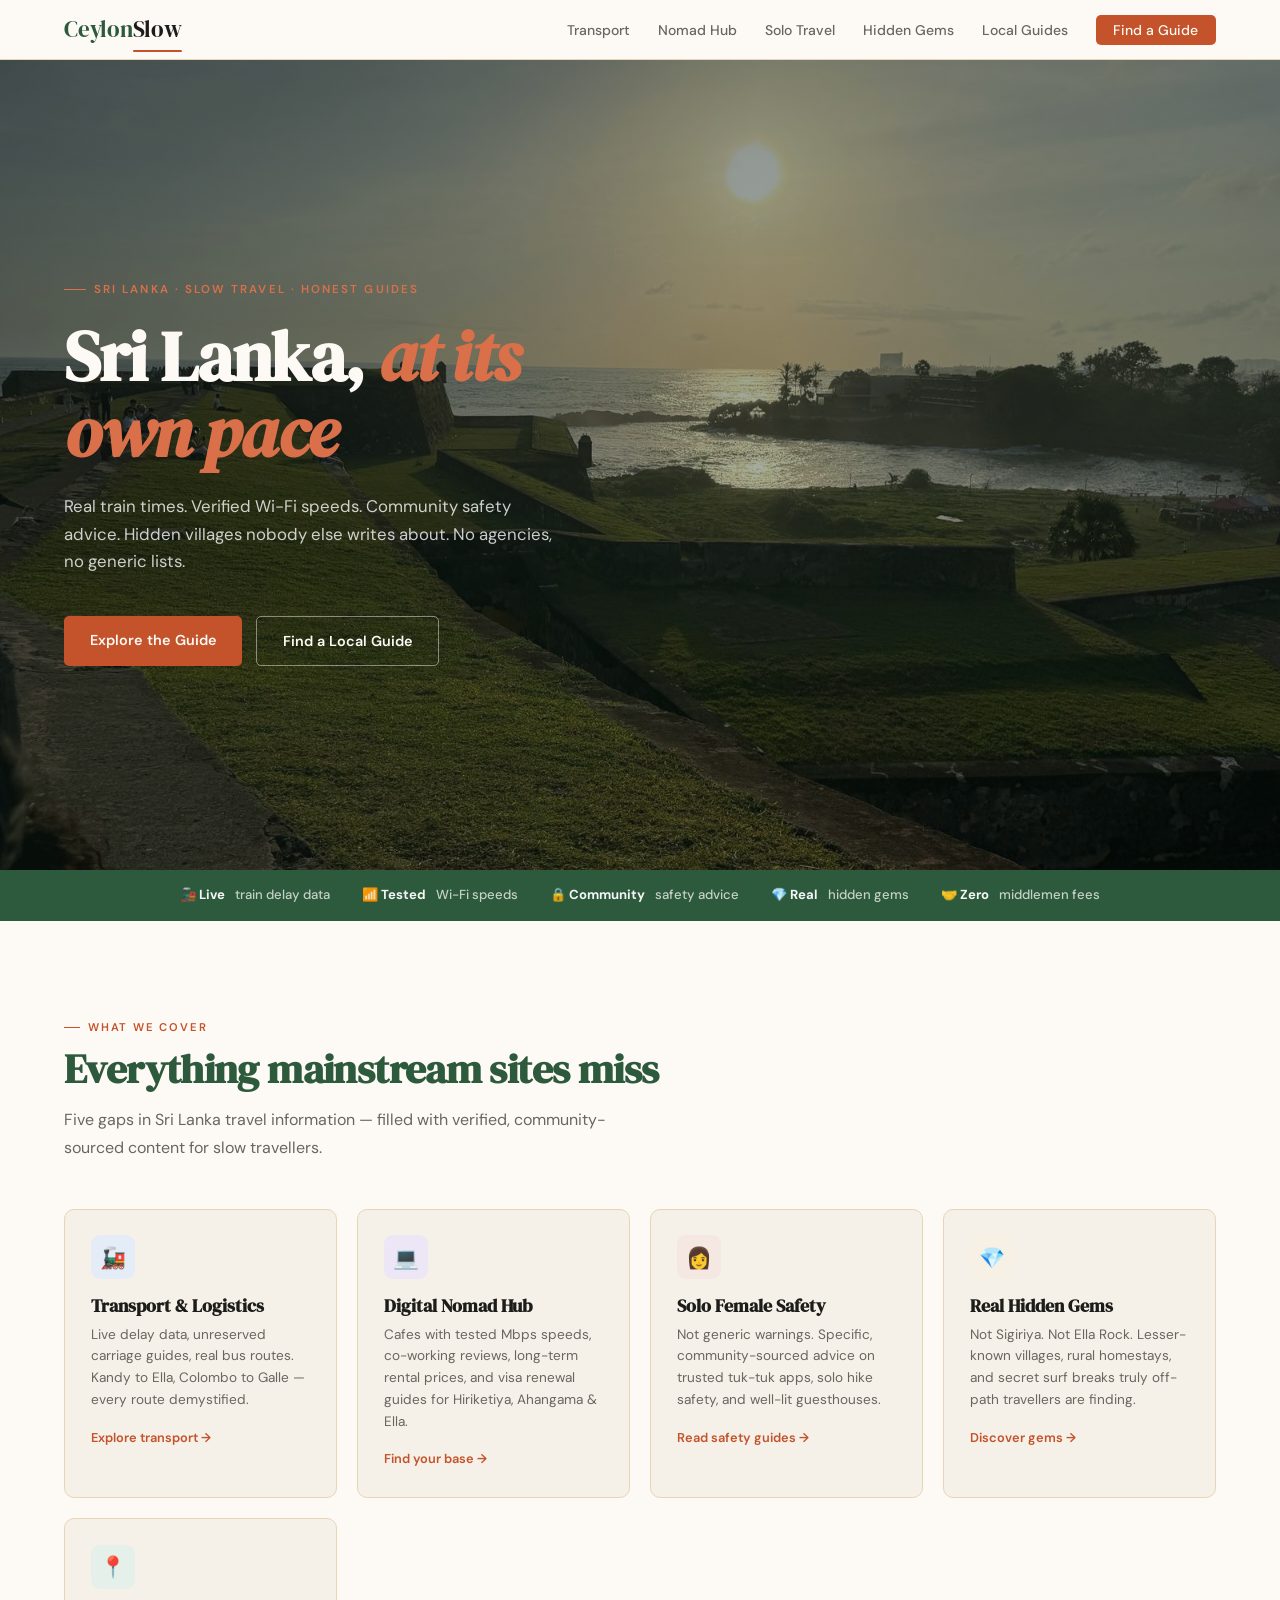
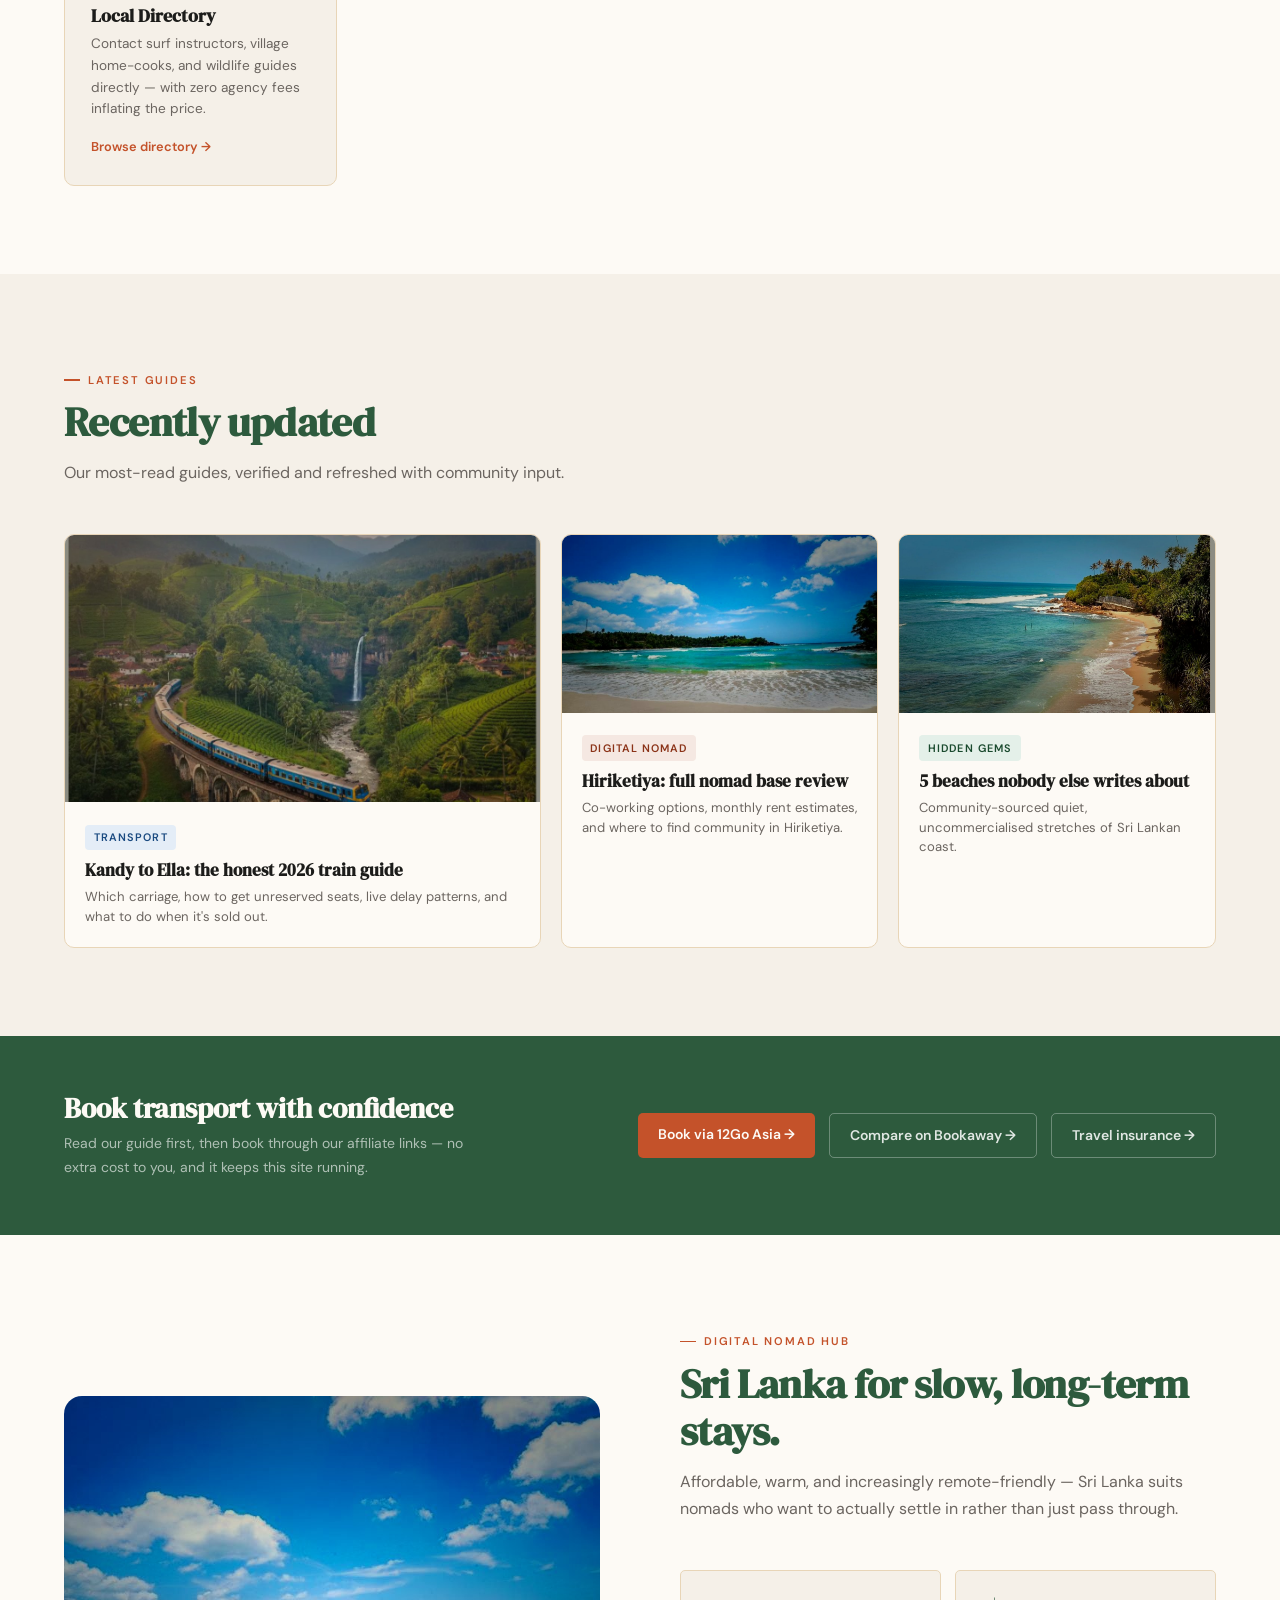
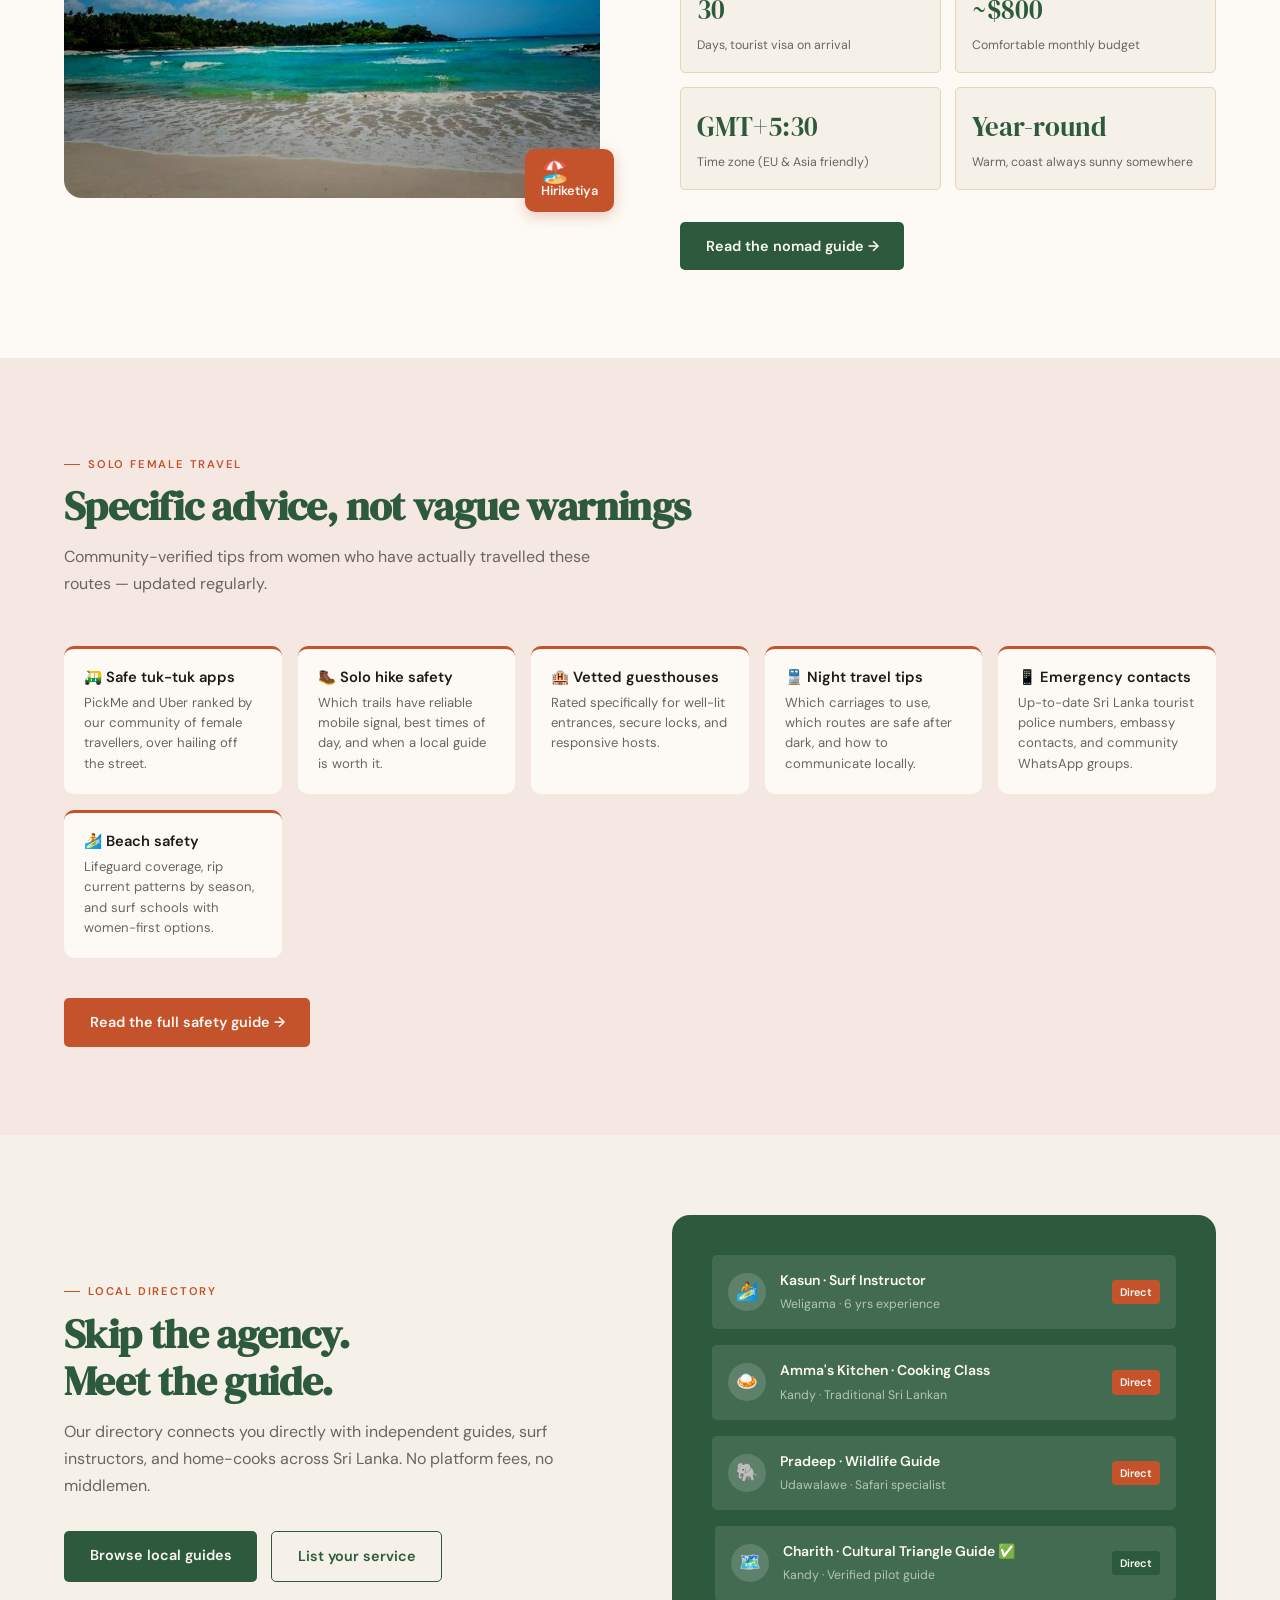
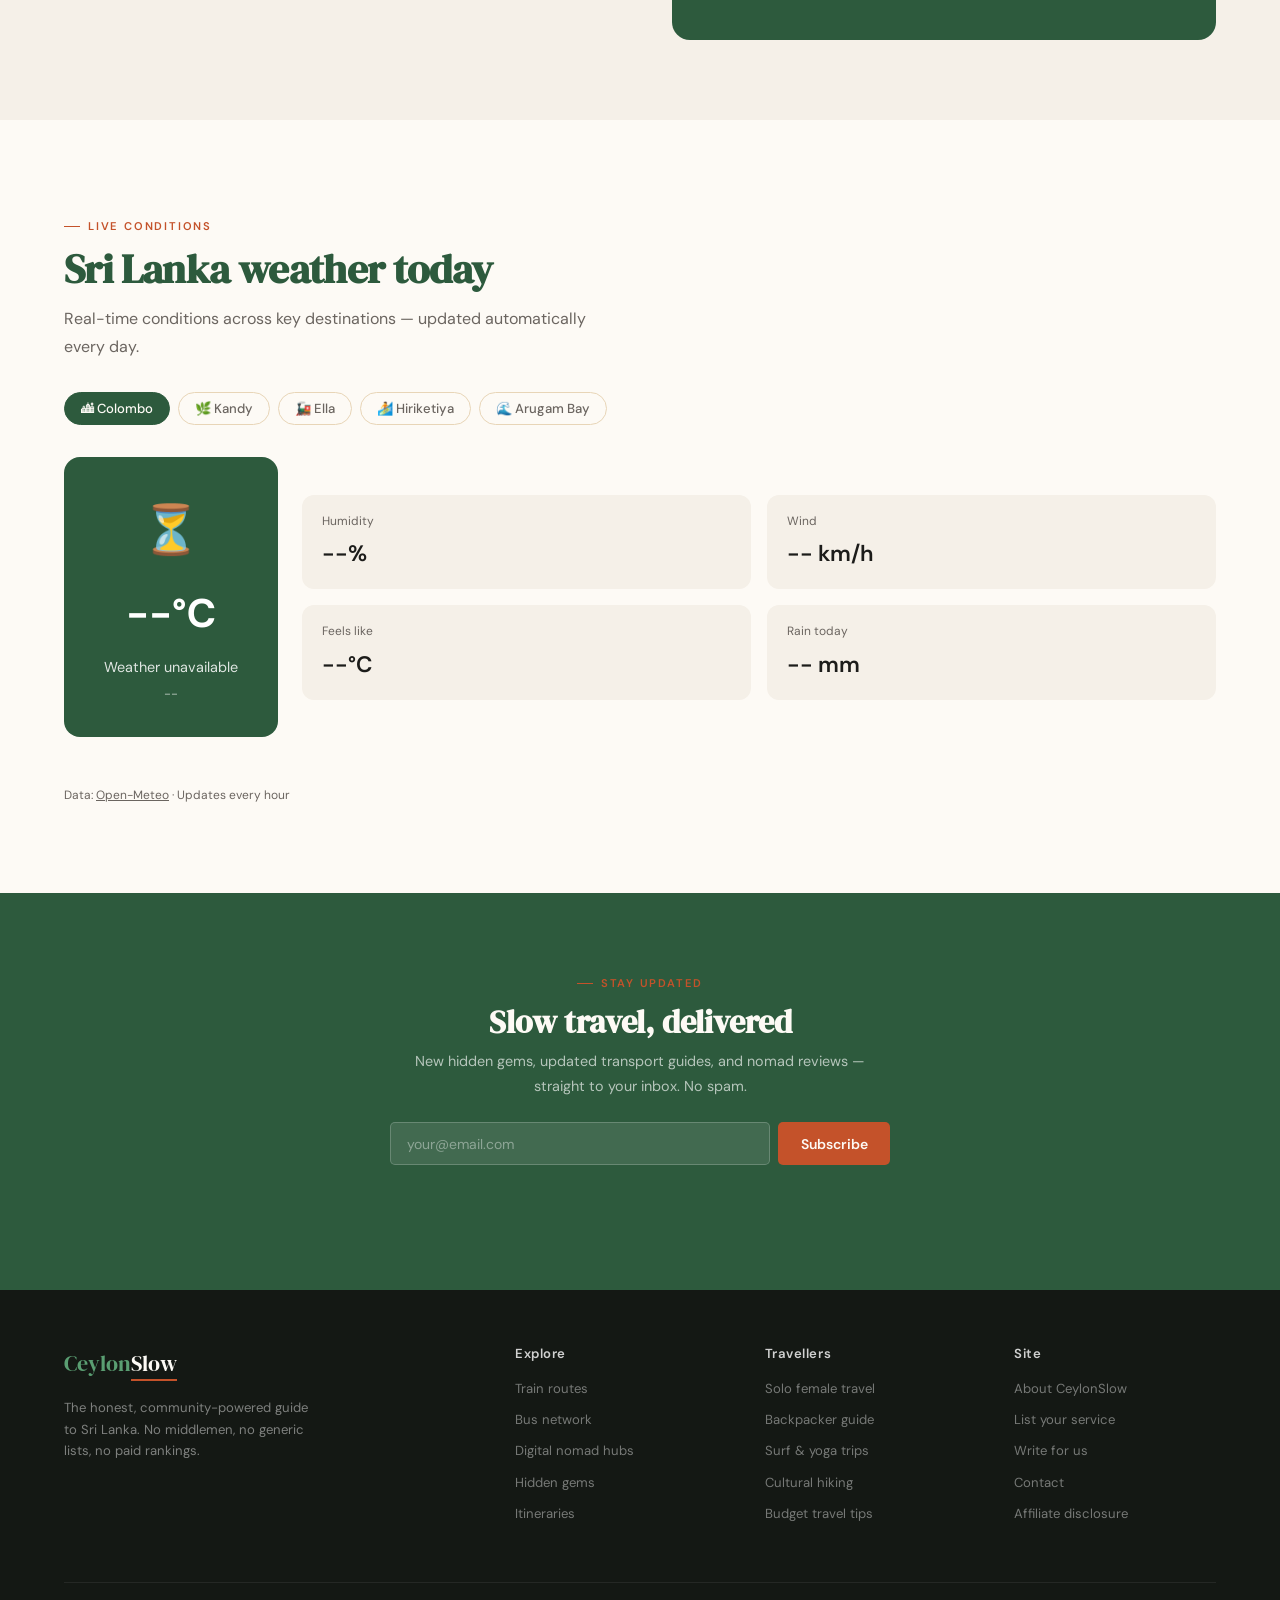
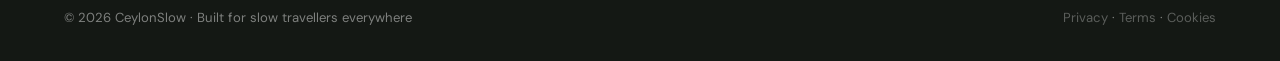
==== index.html @ e6a2d0aa "Add live weather widget with 7-day forecast for 5 Sri Lanka locations" ====
<!DOCTYPE html>
<html lang="en">
<head>
  <meta charset="UTF-8"/>
  <meta name="viewport" content="width=device-width, initial-scale=1.0"/>

  <!-- Primary SEO -->
  <title>CeylonSlow – Sri Lanka's Honest Slow Travel Guide</title>
  <meta name="description" content="Real train times, verified Wi-Fi speeds, community safety tips, true hidden gems and direct local guides. The Sri Lanka travel guide that tells you the truth."/>
  <link rel="canonical" href="https://ceylonslow.com/"/>

  <!-- Open Graph -->
  <meta property="og:type"        content="website"/>
  <meta property="og:url"         content="https://ceylonslow.com/"/>
  <meta property="og:title"       content="CeylonSlow – Sri Lanka's Honest Slow Travel Guide"/>
  <meta property="og:description" content="Real train times, verified Wi-Fi speeds, community safety tips, true hidden gems and direct local guides."/>
  <meta property="og:image"       content="https://ceylonslow.com/img/og-home.jpg"/>

  <!-- Twitter Card -->
  <meta name="twitter:card"        content="summary_large_image"/>
  <meta name="twitter:title"       content="CeylonSlow – Sri Lanka's Honest Slow Travel Guide"/>
  <meta name="twitter:description" content="Real train times, verified Wi-Fi speeds, community safety tips, true hidden gems and direct local guides."/>
  <meta name="twitter:image"       content="https://ceylonslow.com/img/og-home.jpg"/>

  <!-- JSON-LD Structured Data -->
  <script type="application/ld+json">
  {
    "@context": "https://schema.org",
    "@type": "WebSite",
    "name": "CeylonSlow",
    "url": "https://ceylonslow.com",
    "description": "Sri Lanka's honest slow travel guide — real train times, verified Wi-Fi speeds, community safety tips, and direct local guides."
  }
  </script>

  <link rel="preconnect" href="https://fonts.googleapis.com"/>
  <link rel="preconnect" href="https://fonts.gstatic.com" crossorigin/>
  <link href="https://fonts.googleapis.com/css2?family=DM+Serif+Display:ital@0;1&family=DM+Sans:wght@400;500;600&display=swap" rel="stylesheet"/>
  <link rel="stylesheet" href="css/style.css"/>
</head>
<body>

<!-- NAV -->
<nav>
  <a href="index.html" class="logo">
    <span class="logo-ceylon">Ceylon</span><span class="logo-slow">Slow</span>
  </a>
  <ul class="nav-links">
    <li><a href="transport.html">Transport</a></li>
    <li><a href="nomad.html">Nomad Hub</a></li>
    <li><a href="safety.html">Solo Travel</a></li>
    <li><a href="gems.html">Hidden Gems</a></li>
    <li><a href="directory.html">Local Guides</a></li>
    <li><a href="directory.html" class="nav-cta">Find a Guide</a></li>
  </ul>
  <button class="hamburger" aria-label="Open menu">
    <span></span><span></span><span></span>
  </button>
</nav>

<!-- MOBILE NAV DRAWER -->
<nav class="nav-drawer" aria-label="Mobile navigation">
  <a href="transport.html">🚂 Transport</a>
  <a href="nomad.html">💻 Nomad Hub</a>
  <a href="safety.html">👩 Solo Travel</a>
  <a href="gems.html">💎 Hidden Gems</a>
  <a href="directory.html">📍 Local Guides</a>
  <a href="directory.html" class="cta-mobile">Find a Guide →</a>
</nav>

<!-- HERO -->
<section class="hero" style="
  min-height:90vh;
  background:
    linear-gradient(160deg,
      rgba(10,20,13,0.55) 0%,
      rgba(20,38,25,0.35) 60%,
      rgba(15,25,18,0.20) 100%),
    url('img/hero.jpg') center 30%/cover no-repeat;
  display:flex; flex-direction:column; justify-content:center; align-items:flex-start;
  padding:7rem 5vw 6rem;">
  <p class="eyebrow">Sri Lanka · Slow Travel · Honest Guides</p>
  <h1 style="font-family:'DM Serif Display',serif;font-size:clamp(2.6rem,5.5vw,4.8rem);color:#FDFAF5;line-height:1.08;max-width:14ch;margin-bottom:1.35rem;letter-spacing:-0.02em;">
    Sri Lanka, <em style="color:#D9704A;font-style:italic;">at its own pace</em>
  </h1>
  <p style="font-size:1.05rem;color:rgba(255,255,255,0.78);max-width:42ch;margin-bottom:2.5rem;line-height:1.65;">
    Real train times. Verified Wi-Fi speeds. Community safety advice. Hidden villages nobody else writes about. No agencies, no generic lists.
  </p>
  <div style="display:flex;gap:0.875rem;flex-wrap:wrap;">
    <a href="#niches" class="btn btn-terra">Explore the Guide</a>
    <a href="directory.html" class="btn btn-ghost">Find a Local Guide</a>
  </div>
</section>

<!-- TRUST BAR -->
<div class="trust-bar">
  <div class="trust-item"><strong>🚂 Live</strong>&nbsp;train delay data</div>
  <div class="trust-item"><strong>📶 Tested</strong>&nbsp;Wi-Fi speeds</div>
  <div class="trust-item"><strong>🔒 Community</strong>&nbsp;safety advice</div>
  <div class="trust-item"><strong>💎 Real</strong>&nbsp;hidden gems</div>
  <div class="trust-item"><strong>🤝 Zero</strong>&nbsp;middlemen fees</div>
</div>

<!-- NICHES -->
<section class="niches" id="niches">
  <div class="section-eyebrow">What we cover</div>
  <h2 class="section-title">Everything mainstream sites miss</h2>
  <p class="section-desc">Five gaps in Sri Lanka travel information — filled with verified, community-sourced content for slow travellers.</p>
  <div class="niches-grid">
    <a href="transport.html" class="niche-card">
      <div class="niche-icon ic-sky">🚂</div>
      <h3>Transport &amp; Logistics</h3>
      <p>Live delay data, unreserved carriage guides, real bus routes. Kandy to Ella, Colombo to Galle — every route demystified.</p>
      <span class="niche-link">Explore transport →</span>
    </a>
    <a href="nomad.html" class="niche-card">
      <div class="niche-icon ic-plum">💻</div>
      <h3>Digital Nomad Hub</h3>
      <p>Cafes with tested Mbps speeds, co-working reviews, long-term rental prices, and visa renewal guides for Hiriketiya, Ahangama &amp; Ella.</p>
      <span class="niche-link">Find your base →</span>
    </a>
    <a href="safety.html" class="niche-card">
      <div class="niche-icon ic-terra">👩</div>
      <h3>Solo Female Safety</h3>
      <p>Not generic warnings. Specific, community-sourced advice on trusted tuk-tuk apps, solo hike safety, and well-lit guesthouses.</p>
      <span class="niche-link">Read safety guides →</span>
    </a>
    <a href="gems.html" class="niche-card">
      <div class="niche-icon ic-sand">💎</div>
      <h3>Real Hidden Gems</h3>
      <p>Not Sigiriya. Not Ella Rock. Lesser-known villages, rural homestays, and secret surf breaks truly off-path travellers are finding.</p>
      <span class="niche-link">Discover gems →</span>
    </a>
    <a href="directory.html" class="niche-card">
      <div class="niche-icon ic-jungle">📍</div>
      <h3>Local Directory</h3>
      <p>Contact surf instructors, village home-cooks, and wildlife guides directly — with zero agency fees inflating the price.</p>
      <span class="niche-link">Browse directory →</span>
    </a>
  </div>
</section>

<!-- FEATURED -->
<section class="featured">
  <div class="section-eyebrow">Latest guides</div>
  <h2 class="section-title">Recently updated</h2>
  <p class="section-desc">Our most-read guides, verified and refreshed with community input.</p>
  <div class="featured-grid">
    <a href="transport.html" class="feat-card">
      <img src="img/ella-train-srilanka.jpg" alt="Kandy to Ella train, Sri Lanka" loading="lazy"/>
      <div class="feat-card-body">
        <span class="feat-tag tag-transport">Transport</span>
        <h3>Kandy to Ella: the honest 2026 train guide</h3>
        <p>Which carriage, how to get unreserved seats, live delay patterns, and what to do when it's sold out.</p>
      </div>
    </a>
    <a href="nomad.html" class="feat-card">
      <img src="img/hiriketiya-beach.jpg" alt="Hiriketiya beach, Sri Lanka" loading="lazy"/>
      <div class="feat-card-body">
        <span class="feat-tag tag-nomad">Digital Nomad</span>
        <h3>Hiriketiya: full nomad base review</h3>
        <p>Co-working options, monthly rent estimates, and where to find community in Hiriketiya.</p>
      </div>
    </a>
    <a href="gems.html" class="feat-card">
      <img src="img/ahangama-beach.jpg" alt="Hidden beach in Sri Lanka" loading="lazy"/>
      <div class="feat-card-body">
        <span class="feat-tag tag-gems">Hidden Gems</span>
        <h3>5 beaches nobody else writes about</h3>
        <p>Community-sourced quiet, uncommercialised stretches of Sri Lankan coast.</p>
      </div>
    </a>
  </div>
</section>

<!-- AFFILIATE STRIP -->
<div class="aff-strip">
  <div class="aff-text">
    <h2>Book transport with confidence</h2>
    <p>Read our guide first, then book through our affiliate links — no extra cost to you, and it keeps this site running.</p>
  </div>
  <div class="aff-links">
    <a href="#" class="aff-btn aff-terra">Book via 12Go Asia →</a>
    <a href="#" class="aff-btn aff-outline">Compare on Bookaway →</a>
    <a href="#" class="aff-btn aff-outline">Travel insurance →</a>
  </div>
</div>

<!-- NOMAD HUB PREVIEW -->
<section class="nomad">
  <div class="nomad-inner">
    <div class="nomad-img-wrap">
      <img src="img/hiriketiya-beach.jpg" alt="Hiriketiya beach, Sri Lanka nomad base" loading="lazy"/>
      <div class="nomad-badge"><strong>🏖️</strong>Hiriketiya</div>
    </div>
    <div>
      <div class="section-eyebrow">Digital Nomad Hub</div>
      <h2 class="section-title">Sri Lanka for slow, long-term stays.</h2>
      <p class="section-desc">Affordable, warm, and increasingly remote-friendly — Sri Lanka suits nomads who want to actually settle in rather than just pass through.</p>
      <div class="nomad-stats">
        <div class="stat-box"><div class="stat-num">30</div><div class="stat-lbl">Days, tourist visa on arrival</div></div>
        <div class="stat-box"><div class="stat-num">~$800</div><div class="stat-lbl">Comfortable monthly budget</div></div>
        <div class="stat-box"><div class="stat-num">GMT+5:30</div><div class="stat-lbl">Time zone (EU & Asia friendly)</div></div>
        <div class="stat-box"><div class="stat-num">Year-round</div><div class="stat-lbl">Warm, coast always sunny somewhere</div></div>
      </div>
      <a href="nomad.html" class="btn btn-jungle">Read the nomad guide →</a>
    </div>
  </div>
</section>

<!-- SOLO SAFETY PREVIEW -->
<section class="solo">
  <div class="section-eyebrow">Solo Female Travel</div>
  <h2 class="section-title">Specific advice, not vague warnings</h2>
  <p class="section-desc">Community-verified tips from women who have actually travelled these routes — updated regularly.</p>
  <div class="safety-grid">
    <div class="safety-card"><h4>🛺 Safe tuk-tuk apps</h4><p>PickMe and Uber ranked by our community of female travellers, over hailing off the street.</p></div>
    <div class="safety-card"><h4>🥾 Solo hike safety</h4><p>Which trails have reliable mobile signal, best times of day, and when a local guide is worth it.</p></div>
    <div class="safety-card"><h4>🏨 Vetted guesthouses</h4><p>Rated specifically for well-lit entrances, secure locks, and responsive hosts.</p></div>
    <div class="safety-card"><h4>🚆 Night travel tips</h4><p>Which carriages to use, which routes are safe after dark, and how to communicate locally.</p></div>
    <div class="safety-card"><h4>📱 Emergency contacts</h4><p>Up-to-date Sri Lanka tourist police numbers, embassy contacts, and community WhatsApp groups.</p></div>
    <div class="safety-card"><h4>🏄 Beach safety</h4><p>Lifeguard coverage, rip current patterns by season, and surf schools with women-first options.</p></div>
  </div>
  <div style="margin-top:2.5rem;">
    <a href="safety.html" class="btn btn-terra">Read the full safety guide →</a>
  </div>
</section>

<!-- LOCAL DIRECTORY PREVIEW -->
<section class="dir-cta">
  <div>
    <div class="section-eyebrow">Local Directory</div>
    <h2 class="section-title">Skip the agency.<br/>Meet the guide.</h2>
    <p class="section-desc" style="margin-bottom:2rem;">Our directory connects you directly with independent guides, surf instructors, and home-cooks across Sri Lanka. No platform fees, no middlemen.</p>
    <div style="display:flex;gap:0.875rem;flex-wrap:wrap;">
      <a href="directory.html" class="btn btn-jungle">Browse local guides</a>
      <a href="directory.html#list" class="btn btn-outline-jungle">List your service</a>
    </div>
  </div>
  <div class="dir-cta-visual">
    <div class="dir-listing">
      <div class="dir-listing-icon">🏄</div>
      <div class="dir-listing-info">
        <div class="dir-listing-name">Kasun · Surf Instructor</div>
        <div class="dir-listing-sub">Weligama · 6 yrs experience</div>
      </div>
      <div class="dir-listing-tag">Direct</div>
    </div>
    <div class="dir-listing">
      <div class="dir-listing-icon">🍛</div>
      <div class="dir-listing-info">
        <div class="dir-listing-name">Amma's Kitchen · Cooking Class</div>
        <div class="dir-listing-sub">Kandy · Traditional Sri Lankan</div>
      </div>
      <div class="dir-listing-tag">Direct</div>
    </div>
    <div class="dir-listing">
      <div class="dir-listing-icon">🐘</div>
      <div class="dir-listing-info">
        <div class="dir-listing-name">Pradeep · Wildlife Guide</div>
        <div class="dir-listing-sub">Udawalawe · Safari specialist</div>
      </div>
      <div class="dir-listing-tag">Direct</div>
    </div>
    <div class="dir-listing" style="border-left:3px solid var(--jungle);">
      <div class="dir-listing-icon">🗺️</div>
      <div class="dir-listing-info">
        <div class="dir-listing-name">Charith · Cultural Triangle Guide ✅</div>
        <div class="dir-listing-sub">Kandy · Verified pilot guide</div>
      </div>
      <div class="dir-listing-tag" style="background:var(--jungle);">Direct</div>
    </div>
  </div>
</section>

<!-- WEATHER WIDGET -->
<section style="background:var(--white);" id="weather">
  <div class="section-eyebrow">Live conditions</div>
  <h2 class="section-title">Sri Lanka weather today</h2>
  <p class="section-desc" style="margin-bottom:2rem;">Real-time conditions across key destinations — updated automatically every day.</p>

  <!-- Location tabs -->
  <div class="filter-bar" id="weather-tabs">
    <button class="filter-btn active" data-loc="colombo">🏙 Colombo</button>
    <button class="filter-btn" data-loc="kandy">🌿 Kandy</button>
    <button class="filter-btn" data-loc="ella">🚂 Ella</button>
    <button class="filter-btn" data-loc="hiriketiya">🏄 Hiriketiya</button>
    <button class="filter-btn" data-loc="arugam">🌊 Arugam Bay</button>
  </div>

  <!-- Current conditions -->
  <div id="weather-current" style="display:flex;gap:1.5rem;flex-wrap:wrap;margin:2rem 0;align-items:center;">
    <div style="background:var(--jungle);color:white;border-radius:16px;padding:2rem 2.5rem;min-width:200px;text-align:center;">
      <div id="w-icon" style="font-size:3rem;">⏳</div>
      <div id="w-temp" style="font-size:2.5rem;font-weight:700;margin:0.5rem 0;">--°C</div>
      <div id="w-desc" style="font-size:0.9rem;opacity:0.85;">Loading...</div>
      <div id="w-name" style="font-size:0.8rem;opacity:0.65;margin-top:0.25rem;">--</div>
    </div>
    <div style="display:grid;grid-template-columns:1fr 1fr;gap:1rem;flex:1;min-width:220px;">
      <div style="background:var(--page);border-radius:12px;padding:1rem 1.25rem;">
        <div style="font-size:0.75rem;color:var(--muted);margin-bottom:0.25rem;">Humidity</div>
        <div id="w-humidity" style="font-size:1.4rem;font-weight:600;color:var(--ink);">--%</div>
      </div>
      <div style="background:var(--page);border-radius:12px;padding:1rem 1.25rem;">
        <div style="font-size:0.75rem;color:var(--muted);margin-bottom:0.25rem;">Wind</div>
        <div id="w-wind" style="font-size:1.4rem;font-weight:600;color:var(--ink);">-- km/h</div>
      </div>
      <div style="background:var(--page);border-radius:12px;padding:1rem 1.25rem;">
        <div style="font-size:0.75rem;color:var(--muted);margin-bottom:0.25rem;">Feels like</div>
        <div id="w-feels" style="font-size:1.4rem;font-weight:600;color:var(--ink);">--°C</div>
      </div>
      <div style="background:var(--page);border-radius:12px;padding:1rem 1.25rem;">
        <div style="font-size:0.75rem;color:var(--muted);margin-bottom:0.25rem;">Rain today</div>
        <div id="w-rain" style="font-size:1.4rem;font-weight:600;color:var(--ink);">-- mm</div>
      </div>
    </div>
  </div>

  <!-- 7-day forecast -->
  <div id="weather-forecast" style="display:flex;gap:0.75rem;flex-wrap:wrap;"></div>
  <p style="font-size:0.75rem;color:var(--muted);margin-top:1rem;">Data: <a href="https://open-meteo.com" target="_blank" rel="noopener" style="color:var(--muted);">Open-Meteo</a> · Updates every hour</p>
</section>

<script>
(function(){
  const LOCATIONS = {
    colombo:   { name:'Colombo',    lat:6.9271,  lon:79.8612 },
    kandy:     { name:'Kandy',      lat:7.2906,  lon:80.6337 },
    ella:      { name:'Ella',       lat:6.8667,  lon:81.0467 },
    hiriketiya:{ name:'Hiriketiya', lat:5.9667,  lon:80.5333 },
    arugam:    { name:'Arugam Bay', lat:6.8400,  lon:81.8356 }
  };

  const WMO = {
    0:'Clear sky',1:'Mainly clear',2:'Partly cloudy',3:'Overcast',
    45:'Fog',48:'Icy fog',51:'Light drizzle',53:'Drizzle',55:'Heavy drizzle',
    61:'Light rain',63:'Rain',65:'Heavy rain',71:'Light snow',73:'Snow',75:'Heavy snow',
    80:'Rain showers',81:'Showers',82:'Heavy showers',
    95:'Thunderstorm',96:'Thunderstorm + hail',99:'Thunderstorm + heavy hail'
  };
  const WMO_ICON = {
    0:'☀️',1:'🌤',2:'⛅',3:'☁️',45:'🌫',48:'🌫',
    51:'🌦',53:'🌧',55:'🌧',61:'🌦',63:'🌧',65:'🌧',
    71:'❄️',73:'❄️',75:'❄️',80:'🌦',81:'🌧',82:'⛈',
    95:'⛈',96:'⛈',99:'⛈'
  };
  const DAYS = ['Sun','Mon','Tue','Wed','Thu','Fri','Sat'];

  let currentLoc = 'colombo';

  function fetchWeather(locKey){
    const loc = LOCATIONS[locKey];
    const url = `https://api.open-meteo.com/v1/forecast?latitude=${loc.lat}&longitude=${loc.lon}`+
      `&current=temperature_2m,relative_humidity_2m,apparent_temperature,weather_code,wind_speed_10m,precipitation`+
      `&daily=weather_code,temperature_2m_max,temperature_2m_min,precipitation_sum`+
      `&timezone=Asia%2FColombo&forecast_days=7`;

    fetch(url)
      .then(r => r.json())
      .then(d => {
        const c = d.current;
        const code = c.weather_code;
        document.getElementById('w-icon').textContent    = WMO_ICON[code] || '🌡';
        document.getElementById('w-temp').textContent    = Math.round(c.temperature_2m) + '°C';
        document.getElementById('w-desc').textContent    = WMO[code] || 'Unknown';
        document.getElementById('w-name').textContent    = loc.name;
        document.getElementById('w-humidity').textContent= c.relative_humidity_2m + '%';
        document.getElementById('w-wind').textContent    = Math.round(c.wind_speed_10m) + ' km/h';
        document.getElementById('w-feels').textContent   = Math.round(c.apparent_temperature) + '°C';
        document.getElementById('w-rain').textContent    = c.precipitation + ' mm';

        // 7-day forecast
        const fc = document.getElementById('weather-forecast');
        fc.innerHTML = '';
        d.daily.time.forEach((date, i) => {
          const day = new Date(date);
          const dc = d.daily.weather_code[i];
          fc.innerHTML += `<div style="background:var(--page);border-radius:12px;padding:0.875rem 1rem;text-align:center;min-width:80px;flex:1;">
            <div style="font-size:0.75rem;color:var(--muted);">${DAYS[day.getDay()]}</div>
            <div style="font-size:1.5rem;margin:0.25rem 0;">${WMO_ICON[dc]||'🌡'}</div>
            <div style="font-size:0.82rem;font-weight:600;color:var(--ink);">${Math.round(d.daily.temperature_2m_max[i])}°</div>
            <div style="font-size:0.75rem;color:var(--muted);">${Math.round(d.daily.temperature_2m_min[i])}°</div>
            <div style="font-size:0.7rem;color:#6aabff;margin-top:0.2rem;">${d.daily.precipitation_sum[i]}mm</div>
          </div>`;
        });
      })
      .catch(() => {
        document.getElementById('w-desc').textContent = 'Weather unavailable';
      });
  }

  // Tab switching
  document.querySelectorAll('#weather-tabs .filter-btn').forEach(btn => {
    btn.addEventListener('click', function(){
      document.querySelectorAll('#weather-tabs .filter-btn').forEach(b => b.classList.remove('active'));
      this.classList.add('active');
      currentLoc = this.dataset.loc;
      fetchWeather(currentLoc);
    });
  });

  fetchWeather(currentLoc);
})();
</script>

<!-- NEWSLETTER -->
<section class="newsletter">
  <div class="newsletter-inner">
    <div class="section-eyebrow" style="justify-content:center;">Stay updated</div>
    <h2>Slow travel, delivered</h2>
    <p>New hidden gems, updated transport guides, and nomad reviews — straight to your inbox. No spam.</p>
    <form class="newsletter-form" novalidate>
      <div class="email-row">
        <input type="email" name="email" placeholder="your@email.com" aria-label="Email address" required/>
        <button type="submit">Subscribe</button>
      </div>
      <p class="form-msg" aria-live="polite"></p>
    </form>
  </div>
</section>

<!-- FOOTER -->
<footer>
  <div class="footer-top">
    <div class="footer-brand">
      <a href="index.html" class="footer-logo"><span class="lc">Ceylon</span><span class="ls">Slow</span></a>
      <p>The honest, community-powered guide to Sri Lanka. No middlemen, no generic lists, no paid rankings.</p>
    </div>
    <div class="footer-col">
      <h4>Explore</h4>
      <ul>
        <li><a href="transport.html">Train routes</a></li>
        <li><a href="transport.html#buses">Bus network</a></li>
        <li><a href="nomad.html">Digital nomad hubs</a></li>
        <li><a href="gems.html">Hidden gems</a></li>
        <li><a href="transport.html#itineraries">Itineraries</a></li>
      </ul>
    </div>
    <div class="footer-col">
      <h4>Travellers</h4>
      <ul>
        <li><a href="safety.html">Solo female travel</a></li>
        <li><a href="gems.html">Backpacker guide</a></li>
        <li><a href="gems.html#surf">Surf &amp; yoga trips</a></li>
        <li><a href="gems.html">Cultural hiking</a></li>
        <li><a href="nomad.html#budget">Budget travel tips</a></li>
      </ul>
    </div>
    <div class="footer-col">
      <h4>Site</h4>
      <ul>
        <li><a href="#">About CeylonSlow</a></li>
        <li><a href="directory.html#list">List your service</a></li>
        <li><a href="#">Write for us</a></li>
        <li><a href="#">Contact</a></li>
        <li><a href="#">Affiliate disclosure</a></li>
      </ul>
    </div>
  </div>
  <div class="footer-bottom">
    <span>© 2026 CeylonSlow · Built for slow travellers everywhere</span>
    <span><a href="#">Privacy</a> · <a href="#">Terms</a> · <a href="#">Cookies</a></span>
  </div>
</footer>

<script src="js/main.js"></script>
<!--Start of Tawk.to Script-->
<script type="text/javascript">
var Tawk_API=Tawk_API||{}, Tawk_LoadStart=new Date();
(function(){
var s1=document.createElement("script"),s0=document.getElementsByTagName("script")[0];
s1.async=true;
s1.src='https://embed.tawk.to/6a3f7c5812c9191d4752e4cb/1js3vrfcg';
s1.charset='UTF-8';
s1.setAttribute('crossorigin','*');
s0.parentNode.insertBefore(s1,s0);
})();
</script>
<!--End of Tawk.to Script-->
</body>
</html>
---- css/style.css ----
/* =============================================
   CeylonSlow — Shared Stylesheet
   ============================================= */

*, *::before, *::after { box-sizing: border-box; margin: 0; padding: 0; }

:root {
  --page:       #F5F0E8;
  --surface:    #EDE6D6;
  --white:      #FDFAF5;
  --jungle:     #2D5A3D;
  --jungle-mid: #3D7A55;
  --jungle-lt:  #5A9E72;
  --terra:      #C4522A;
  --terra-lt:   #D9704A;
  --terra-pale: #F5E8E2;
  --sand:       #E8D5B7;
  --sand-dark:  #C9B89A;
  --ink:        #1C1C1A;
  --muted:      #6B6560;
  --radius-sm:  5px;
  --radius-md:  10px;
  --radius-lg:  18px;
  --nav-h:      60px;
}

html { scroll-behavior: smooth; }

body {
  font-family: 'DM Sans', sans-serif;
  background: var(--page);
  color: var(--ink);
  line-height: 1.7;
}

/* ── TYPOGRAPHY ── */
h1, h2, h3, h4, h5 { line-height: 1.2; }

/* ── NAV ── */
nav {
  position: sticky; top: 0; z-index: 200;
  background: var(--white);
  border-bottom: 1px solid var(--sand);
  padding: 0 5vw;
  display: flex; align-items: center; justify-content: space-between;
  height: var(--nav-h);
}
.logo {
  font-family: 'DM Serif Display', serif;
  font-size: 1.45rem; color: var(--ink);
  text-decoration: none; display: flex; align-items: baseline;
  letter-spacing: -0.01em;
}
.logo-ceylon { color: var(--jungle); }
.logo-slow   { color: var(--ink); position: relative; display: inline-block; }
.logo-slow::after {
  content: ''; position: absolute; left: 0; bottom: -3px;
  width: 100%; height: 2.5px;
  background: var(--terra); border-radius: 2px;
}
.nav-links { display: flex; gap: 1.75rem; list-style: none; align-items: center; }
.nav-links a {
  color: var(--muted); text-decoration: none;
  font-size: 0.875rem; font-weight: 500; transition: color 0.18s;
}
.nav-links a:hover,
.nav-links a.active { color: var(--jungle); }
.nav-cta {
  background: var(--terra) !important; color: var(--white) !important;
  padding: 0.4rem 1.1rem; border-radius: var(--radius-sm);
}
.nav-cta:hover { background: var(--terra-lt) !important; color: var(--white) !important; }

/* Hamburger */
.hamburger {
  display: none; flex-direction: column; justify-content: center; gap: 5px;
  width: 40px; height: 40px; cursor: pointer; background: none; border: none;
  padding: 4px;
}
.hamburger span {
  display: block; height: 2px; background: var(--ink);
  border-radius: 2px; transition: transform 0.25s, opacity 0.25s;
}
.hamburger.open span:nth-child(1) { transform: translateY(7px) rotate(45deg); }
.hamburger.open span:nth-child(2) { opacity: 0; }
.hamburger.open span:nth-child(3) { transform: translateY(-7px) rotate(-45deg); }

/* Mobile nav drawer */
.nav-drawer {
  display: none; position: fixed; top: var(--nav-h); left: 0; right: 0;
  background: var(--white); border-bottom: 1px solid var(--sand);
  padding: 1.25rem 5vw 1.5rem; z-index: 199;
  flex-direction: column; gap: 0.1rem;
}
.nav-drawer.open { display: flex; }
.nav-drawer a {
  color: var(--ink); text-decoration: none;
  font-size: 1rem; font-weight: 500; padding: 0.6rem 0;
  border-bottom: 1px solid var(--sand);
  transition: color 0.18s;
}
.nav-drawer a:last-child { border-bottom: none; }
.nav-drawer a:hover { color: var(--jungle); }
.nav-drawer .cta-mobile {
  margin-top: 0.75rem; background: var(--terra); color: var(--white) !important;
  text-align: center; padding: 0.75rem; border-radius: var(--radius-sm);
  font-weight: 600; border-bottom: none !important;
}

/* ── BUTTONS ── */
.btn {
  padding: 0.75rem 1.6rem; border-radius: var(--radius-sm);
  text-decoration: none; font-weight: 600; font-size: 0.9rem;
  transition: transform 0.15s, background 0.18s; display: inline-block;
  cursor: pointer; border: none; font-family: inherit;
}
.btn:hover { transform: translateY(-2px); }
.btn-terra         { background: var(--terra); color: var(--white); }
.btn-terra:hover   { background: var(--terra-lt); }
.btn-ghost         { border: 1.5px solid rgba(255,255,255,0.45); color: var(--white); background: transparent; }
.btn-ghost:hover   { border-color: rgba(255,255,255,0.8); background: rgba(255,255,255,0.07); }
.btn-jungle        { background: var(--jungle); color: var(--white); }
.btn-jungle:hover  { background: var(--jungle-mid); }
.btn-outline-jungle { border: 1.5px solid var(--jungle); color: var(--jungle); background: transparent; }
.btn-outline-jungle:hover { background: var(--jungle); color: var(--white); }
.btn-sm { padding: 0.5rem 1.1rem; font-size: 0.82rem; }

/* ── SECTION RHYTHM ── */
section { padding: 5.5rem 5vw; }
.section-eyebrow {
  display: inline-flex; align-items: center; gap: 0.5rem;
  font-size: 0.7rem; font-weight: 600; letter-spacing: 0.16em;
  text-transform: uppercase; color: var(--terra); margin-bottom: 0.6rem;
}
.section-eyebrow::before { content: ''; width: 16px; height: 1.5px; background: var(--terra); }
.section-title {
  font-family: 'DM Serif Display', serif;
  font-size: clamp(1.9rem, 3.2vw, 2.8rem);
  color: var(--jungle); line-height: 1.15;
  margin-bottom: 0.8rem; letter-spacing: -0.015em;
}
.section-desc { color: var(--muted); max-width: 50ch; line-height: 1.7; margin-bottom: 3rem; }

/* ── TRUST BAR ── */
.trust-bar {
  background: var(--jungle); padding: 0.9rem 5vw;
  display: flex; gap: 2rem; flex-wrap: wrap; justify-content: center;
}
.trust-item {
  display: flex; align-items: center; gap: 0.45rem;
  color: rgba(255,255,255,0.72); font-size: 0.82rem; font-weight: 500;
}
.trust-item strong { color: rgba(255,255,255,0.95); }

/* ── EYEBROW (hero) ── */
.eyebrow {
  display: inline-flex; align-items: center; gap: 0.5rem;
  font-size: 0.72rem; font-weight: 600; letter-spacing: 0.18em;
  text-transform: uppercase; color: var(--terra-lt); margin-bottom: 1.25rem;
}
.eyebrow::before {
  content: ''; width: 22px; height: 1.5px;
  background: var(--terra-lt); display: inline-block;
}

/* ── NICHE CARDS ── */
.niches { background: var(--white); }
.niches-grid {
  display: grid; grid-template-columns: repeat(auto-fit, minmax(250px, 1fr)); gap: 1.25rem;
}
.niche-card {
  background: var(--page); border: 1px solid var(--sand);
  border-radius: var(--radius-md); padding: 1.6rem;
  text-decoration: none; color: inherit; display: block;
  transition: transform 0.2s, border-color 0.2s, box-shadow 0.2s;
}
.niche-card:hover {
  transform: translateY(-3px); border-color: var(--jungle-lt);
  box-shadow: 0 6px 20px rgba(45,90,61,0.1);
}
.niche-icon {
  width: 44px; height: 44px; border-radius: 9px;
  display: flex; align-items: center; justify-content: center;
  font-size: 1.3rem; margin-bottom: 1rem;
}
.ic-terra  { background: var(--terra-pale); }
.ic-jungle { background: #e4f0e9; }
.ic-sand   { background: #f7f0e4; }
.ic-sky    { background: #e4edf7; }
.ic-plum   { background: #ede6f7; }
.niche-card h3 {
  font-family: 'DM Serif Display', serif;
  font-size: 1.1rem; color: var(--ink); margin-bottom: 0.4rem; line-height: 1.25;
}
.niche-card p { font-size: 0.85rem; color: var(--muted); line-height: 1.6; }
.niche-link {
  display: inline-flex; align-items: center; gap: 0.3rem;
  color: var(--terra); font-size: 0.8rem; font-weight: 600;
  margin-top: 1rem; text-decoration: none; transition: gap 0.15s;
}
.niche-card:hover .niche-link { gap: 0.5rem; }

/* ── FEATURED GRID ── */
.featured { background: var(--page); }
.featured-grid {
  display: grid; grid-template-columns: 1.5fr 1fr 1fr; gap: 1.25rem;
}
.feat-card {
  border-radius: var(--radius-md); overflow: hidden;
  background: var(--white); border: 1px solid var(--sand);
  text-decoration: none; color: inherit; display: block;
  transition: transform 0.2s, box-shadow 0.2s;
}
.feat-card:hover { transform: translateY(-3px); box-shadow: 0 8px 24px rgba(28,28,26,0.09); }
.feat-card img { width:100%; aspect-ratio:16/9; object-fit:cover; display:block; }
.feat-card-body { padding: 1.25rem; }
.feat-tag {
  font-size: 0.68rem; font-weight: 600; text-transform: uppercase;
  letter-spacing: 0.1em; padding: 0.22rem 0.55rem;
  border-radius: 4px; display: inline-block; margin-bottom: 0.6rem;
}
.tag-transport { background: #e4edf7; color: #1a4a80; }
.tag-nomad     { background: var(--terra-pale); color: #8b3318; }
.tag-gems      { background: #e4f0e9; color: #1a4a2e; }
.tag-safety    { background: #fdf2e9; color: #7a4010; }
.feat-card h3 {
  font-family: 'DM Serif Display', serif;
  font-size: 1.05rem; color: var(--ink); margin-bottom: 0.35rem; line-height: 1.3;
}
.feat-card p { font-size: 0.82rem; color: var(--muted); line-height: 1.5; }

/* ── AFFILIATE STRIP ── */
.aff-strip {
  background: var(--jungle); padding: 3.5rem 5vw;
  display: flex; flex-wrap: wrap;
  align-items: center; justify-content: space-between; gap: 2rem;
}
.aff-text h2 {
  font-family: 'DM Serif Display', serif;
  font-size: 1.75rem; color: var(--white); margin-bottom: 0.4rem;
}
.aff-text p { color: rgba(255,255,255,0.62); max-width: 40ch; font-size: 0.875rem; }
.aff-links { display: flex; gap: 0.875rem; flex-wrap: wrap; }
.aff-btn {
  padding: 0.6rem 1.25rem; border-radius: var(--radius-sm);
  font-size: 0.875rem; font-weight: 600; text-decoration: none; transition: transform 0.15s;
}
.aff-btn:hover { transform: translateY(-1px); }
.aff-terra   { background: var(--terra); color: var(--white); }
.aff-outline { border: 1.5px solid rgba(255,255,255,0.3); color: rgba(255,255,255,0.85); }

/* ── NOMAD HUB ── */
.nomad { background: var(--white); }
.nomad-inner { display: grid; grid-template-columns: 1fr 1fr; gap: 5rem; align-items: center; }
.nomad-img-wrap { position: relative; }
.nomad-img-wrap img {
  width: 100%; border-radius: var(--radius-lg); aspect-ratio: 4/3; object-fit: cover; display: block;
}
.nomad-badge {
  position: absolute; bottom: -14px; right: -14px;
  background: var(--terra); color: var(--white);
  padding: 0.75rem 1rem; border-radius: var(--radius-md);
  font-size: 0.8rem; font-weight: 600; line-height: 1.3;
  box-shadow: 0 4px 14px rgba(196,82,42,0.3);
}
.nomad-badge strong { display: block; font-size: 1.4rem; line-height: 1; }
.nomad-stats { display: grid; grid-template-columns: 1fr 1fr; gap: 0.875rem; margin: 1.75rem 0 2rem; }
.stat-box {
  background: var(--page); border: 1px solid var(--sand);
  border-radius: var(--radius-sm); padding: 1rem;
}
.stat-num { font-family: 'DM Serif Display', serif; font-size: 1.7rem; color: var(--jungle); }
.stat-lbl { font-size: 0.77rem; color: var(--muted); margin-top: 0.1rem; }

/* ── SOLO SAFETY ── */
.solo { background: var(--terra-pale); }
.safety-grid {
  display: grid; grid-template-columns: repeat(auto-fit, minmax(200px, 1fr)); gap: 1rem;
}
.safety-card {
  background: var(--white); border-radius: var(--radius-md);
  padding: 1.25rem; border-top: 3px solid var(--terra);
}
.safety-card h4 { font-size: 0.92rem; font-weight: 600; color: var(--ink); margin-bottom: 0.4rem; }
.safety-card p  { font-size: 0.82rem; color: var(--muted); line-height: 1.55; }

/* ── DIRECTORY CTA ── */
.dir-cta {
  background: var(--page); padding: 5rem 5vw;
  display: grid; grid-template-columns: 1fr 1fr; gap: 4rem; align-items: center;
}
.dir-cta-visual {
  background: var(--jungle); border-radius: var(--radius-lg);
  padding: 2.5rem; display: flex; flex-direction: column; gap: 1rem;
}
.dir-listing {
  background: rgba(255,255,255,0.1); border-radius: var(--radius-sm);
  padding: 0.875rem 1rem; display: flex; align-items: center; gap: 0.875rem;
}
.dir-listing-icon {
  width: 38px; height: 38px; border-radius: 50%;
  background: rgba(255,255,255,0.15);
  display: flex; align-items: center; justify-content: center;
  font-size: 1.1rem; flex-shrink: 0;
}
.dir-listing-info { flex: 1; }
.dir-listing-name { font-size: 0.875rem; font-weight: 600; color: var(--white); }
.dir-listing-sub  { font-size: 0.77rem; color: rgba(255,255,255,0.6); margin-top: 0.1rem; }
.dir-listing-tag  {
  background: var(--terra); color: var(--white);
  font-size: 0.68rem; font-weight: 600; padding: 0.18rem 0.5rem; border-radius: 4px;
}

/* ── NEWSLETTER ── */
.newsletter { background: var(--jungle); padding: 4.5rem 5vw; }
.newsletter-inner { max-width: 500px; margin: 0 auto; text-align: center; }
.newsletter-inner h2 {
  font-family: 'DM Serif Display', serif;
  font-size: 2rem; color: var(--white); margin-bottom: 0.5rem;
}
.newsletter-inner p { color: rgba(255,255,255,0.65); margin-bottom: 1.5rem; font-size: 0.9rem; }
.email-row { display: flex; gap: 0.5rem; }
.email-row input {
  flex: 1; padding: 0.72rem 1rem;
  border: 1.5px solid rgba(255,255,255,0.2);
  border-radius: var(--radius-sm);
  background: rgba(255,255,255,0.1);
  color: var(--white); font-family: inherit; font-size: 0.875rem;
}
.email-row input::placeholder { color: rgba(255,255,255,0.4); }
.email-row input:focus { outline: none; border-color: var(--terra-lt); }
.email-row button {
  background: var(--terra); color: var(--white);
  border: none; padding: 0.72rem 1.4rem; border-radius: var(--radius-sm);
  font-weight: 600; font-size: 0.875rem; cursor: pointer;
  font-family: inherit; transition: background 0.18s;
}
.email-row button:hover { background: var(--terra-lt); }
.form-msg {
  margin-top: 0.75rem; font-size: 0.85rem;
  color: rgba(255,255,255,0.8); min-height: 1.2em;
}
.form-msg.success { color: #a8e6be; }
.form-msg.error   { color: #f9a8a8; }

/* ── INNER PAGE HERO ── */
.inner-hero {
  background: var(--jungle); padding: 5rem 5vw 4rem;
  border-bottom: 1px solid rgba(255,255,255,0.08);
}
.inner-hero .eyebrow { color: rgba(255,255,255,0.55); }
.inner-hero .eyebrow::before { background: rgba(255,255,255,0.4); }
.inner-hero h1 {
  font-family: 'DM Serif Display', serif;
  font-size: clamp(2rem, 4vw, 3.4rem);
  color: var(--white); line-height: 1.1;
  max-width: 18ch; margin-bottom: 1rem; letter-spacing: -0.02em;
}
.inner-hero p {
  font-size: 1.05rem; color: rgba(255,255,255,0.7);
  max-width: 48ch; line-height: 1.65;
}

/* ── CONTENT CARDS (inner pages) ── */
.content-grid {
  display: grid; grid-template-columns: repeat(auto-fit, minmax(280px, 1fr)); gap: 1.5rem;
}
.content-card {
  background: var(--white); border: 1px solid var(--sand);
  border-radius: var(--radius-md); overflow: hidden;
  text-decoration: none; color: inherit;
  transition: transform 0.2s, box-shadow 0.2s;
  display: flex; flex-direction: column;
}
.content-card:hover { transform: translateY(-3px); box-shadow: 0 8px 24px rgba(28,28,26,0.09); }
.content-card img { width: 100%; aspect-ratio: 16/9; object-fit: cover; display: block; }
.content-card-body { padding: 1.35rem; flex: 1; display: flex; flex-direction: column; }
.content-card h3 {
  font-family: 'DM Serif Display', serif;
  font-size: 1.1rem; color: var(--ink); margin-bottom: 0.4rem; line-height: 1.3;
}
.content-card p { font-size: 0.85rem; color: var(--muted); line-height: 1.6; flex: 1; }
.card-meta {
  display: flex; align-items: center; gap: 0.5rem;
  font-size: 0.75rem; color: var(--muted); margin-top: 0.875rem;
}
.card-meta span { display: flex; align-items: center; gap: 0.25rem; }

/* ── TABLE (Wi-Fi / route data) ── */
.data-table-wrap { overflow-x: auto; border-radius: var(--radius-md); }
.data-table {
  width: 100%; border-collapse: collapse;
  font-size: 0.875rem; background: var(--white);
  border-radius: var(--radius-md); overflow: hidden;
  border: 1px solid var(--sand);
}
.data-table th {
  background: var(--jungle); color: rgba(255,255,255,0.9);
  padding: 0.875rem 1rem; text-align: left; font-weight: 600;
  font-size: 0.78rem; letter-spacing: 0.04em;
}
.data-table td {
  padding: 0.875rem 1rem; border-bottom: 1px solid var(--sand);
  vertical-align: middle;
}
.data-table tr:last-child td { border-bottom: none; }
.data-table tr:hover td { background: var(--surface); }
.speed-badge {
  display: inline-block; padding: 0.18rem 0.55rem;
  border-radius: 4px; font-size: 0.75rem; font-weight: 600;
}
.speed-fast { background: #e4f0e9; color: #1a4a2e; }
.speed-mid  { background: #fef9e7; color: #7d6008; }
.speed-slow { background: var(--terra-pale); color: #8b3318; }

/* ── ROUTE CARD ── */
.route-card {
  background: var(--white); border: 1px solid var(--sand);
  border-radius: var(--radius-md); padding: 1.5rem;
  display: flex; flex-direction: column; gap: 0.75rem;
}
.route-header {
  display: flex; align-items: center; justify-content: space-between;
  flex-wrap: wrap; gap: 0.5rem;
}
.route-name {
  font-family: 'DM Serif Display', serif;
  font-size: 1.1rem; color: var(--ink);
}
.route-tags { display: flex; gap: 0.4rem; flex-wrap: wrap; }
.route-tag {
  font-size: 0.68rem; font-weight: 600; text-transform: uppercase;
  letter-spacing: 0.08em; padding: 0.2rem 0.5rem;
  border-radius: 4px; background: #e4edf7; color: #1a4a80;
}
.route-stats {
  display: flex; gap: 1.5rem; flex-wrap: wrap;
  font-size: 0.82rem; color: var(--muted);
}
.route-stat strong { color: var(--ink); font-weight: 600; }
.route-tip {
  font-size: 0.82rem; color: var(--jungle);
  background: #e4f0e9; border-radius: var(--radius-sm);
  padding: 0.55rem 0.875rem;
}

/* ── DIRECTORY LISTING ── */
.guide-grid {
  display: grid; grid-template-columns: repeat(auto-fill, minmax(300px, 1fr)); gap: 1.25rem;
}
.guide-card {
  background: var(--white); border: 1px solid var(--sand);
  border-radius: var(--radius-md); padding: 1.5rem;
  display: flex; flex-direction: column; gap: 0.75rem;
}
.guide-avatar {
  width: 52px; height: 52px; border-radius: 50%;
  background: var(--jungle); display: flex; align-items: center;
  justify-content: center; font-size: 1.4rem;
  flex-shrink: 0;
}
.guide-header { display: flex; align-items: center; gap: 1rem; }
.guide-name { font-weight: 600; font-size: 0.95rem; color: var(--ink); }
.guide-role { font-size: 0.8rem; color: var(--muted); margin-top: 0.1rem; }
.guide-location { font-size: 0.8rem; color: var(--jungle); font-weight: 500; }
.guide-desc { font-size: 0.85rem; color: var(--muted); line-height: 1.6; }
.guide-tags { display: flex; gap: 0.4rem; flex-wrap: wrap; }
.guide-tag {
  font-size: 0.72rem; padding: 0.2rem 0.55rem; border-radius: 4px;
  background: var(--surface); color: var(--muted); font-weight: 500;
}
.guide-actions { display: flex; gap: 0.5rem; margin-top: 0.25rem; }

/* Filter bar */
.filter-bar {
  display: flex; gap: 0.5rem; flex-wrap: wrap; margin-bottom: 2rem;
}
.filter-btn {
  padding: 0.45rem 1rem; border-radius: 20px; border: 1.5px solid var(--sand);
  background: var(--white); color: var(--muted); font-size: 0.82rem;
  font-weight: 500; cursor: pointer; transition: all 0.18s; font-family: inherit;
}
.filter-btn:hover,
.filter-btn.active {
  background: var(--jungle); color: var(--white); border-color: var(--jungle);
}

/* ── CONTACT / LIST FORM ── */
.form-card {
  background: var(--white); border: 1px solid var(--sand);
  border-radius: var(--radius-lg); padding: 2.5rem;
  max-width: 560px;
}
.form-group { margin-bottom: 1.25rem; }
.form-group label {
  display: block; font-size: 0.82rem; font-weight: 600;
  color: var(--ink); margin-bottom: 0.4rem;
}
.form-group input,
.form-group select,
.form-group textarea {
  width: 100%; padding: 0.72rem 1rem;
  border: 1.5px solid var(--sand); border-radius: var(--radius-sm);
  font-family: inherit; font-size: 0.875rem; color: var(--ink);
  background: var(--page); transition: border-color 0.18s;
}
.form-group input:focus,
.form-group select:focus,
.form-group textarea:focus {
  outline: none; border-color: var(--jungle);
}
.form-group textarea { resize: vertical; min-height: 110px; }
.form-row { display: grid; grid-template-columns: 1fr 1fr; gap: 1rem; }

/* ── BREADCRUMB ── */
.breadcrumb {
  padding: 0.75rem 5vw; background: var(--surface);
  font-size: 0.8rem; color: var(--muted);
  display: flex; gap: 0.4rem; align-items: center;
}
.breadcrumb a { color: var(--muted); text-decoration: none; }
.breadcrumb a:hover { color: var(--jungle); }
.breadcrumb span { opacity: 0.5; }

/* ── FOOTER ── */
footer { background: #141814; padding: 3.5rem 5vw 2rem; color: rgba(255,255,255,0.45); font-size: 0.82rem; }
.footer-top { display: grid; grid-template-columns: 2fr 1fr 1fr 1fr; gap: 3rem; margin-bottom: 3rem; }
.footer-logo {
  font-family: 'DM Serif Display', serif;
  font-size: 1.35rem; color: var(--white);
  text-decoration: none; display: block; margin-bottom: 0.875rem;
}
.footer-logo .lc { color: var(--jungle-lt); }
.footer-logo .ls { color: var(--white); border-bottom: 2px solid var(--terra); padding-bottom: 1px; }
.footer-brand p { line-height: 1.65; max-width: 28ch; }
.footer-col h4 {
  color: rgba(255,255,255,0.8); font-size: 0.82rem; font-weight: 600;
  margin-bottom: 1rem; letter-spacing: 0.04em;
}
.footer-col ul { list-style: none; }
.footer-col li { margin-bottom: 0.55rem; }
.footer-col a { color: rgba(255,255,255,0.42); text-decoration: none; transition: color 0.18s; }
.footer-col a:hover { color: var(--terra-lt); }
.footer-bottom {
  border-top: 1px solid rgba(255,255,255,0.07); padding-top: 1.5rem;
  display: flex; justify-content: space-between; flex-wrap: wrap; gap: 0.5rem;
}
.footer-bottom a { color: rgba(255,255,255,0.3); text-decoration: none; }
.footer-bottom a:hover { color: var(--terra-lt); }

/* ── RESPONSIVE ── */
@media (max-width: 860px) {
  .featured-grid { grid-template-columns: 1fr; }
  .nomad-inner   { grid-template-columns: 1fr; gap: 2rem; }
  .dir-cta       { grid-template-columns: 1fr; gap: 2rem; }
  .footer-top    { grid-template-columns: 1fr 1fr; gap: 2rem; }
}
@media (max-width: 750px) {
  .form-row { grid-template-columns: 1fr; }
}
@media (max-width: 600px) {
  .hamburger    { display: flex; }
  .nav-links    { display: none; }
  .email-row    { flex-direction: column; }
  .nomad-badge  { display: none; }
  .footer-top   { grid-template-columns: 1fr; }
  section       { padding: 3.5rem 5vw; }
  .inner-hero   { padding: 3.5rem 5vw 2.5rem; }
  .aff-strip    { flex-direction: column; }
  .trust-bar    { gap: 1rem; }
}
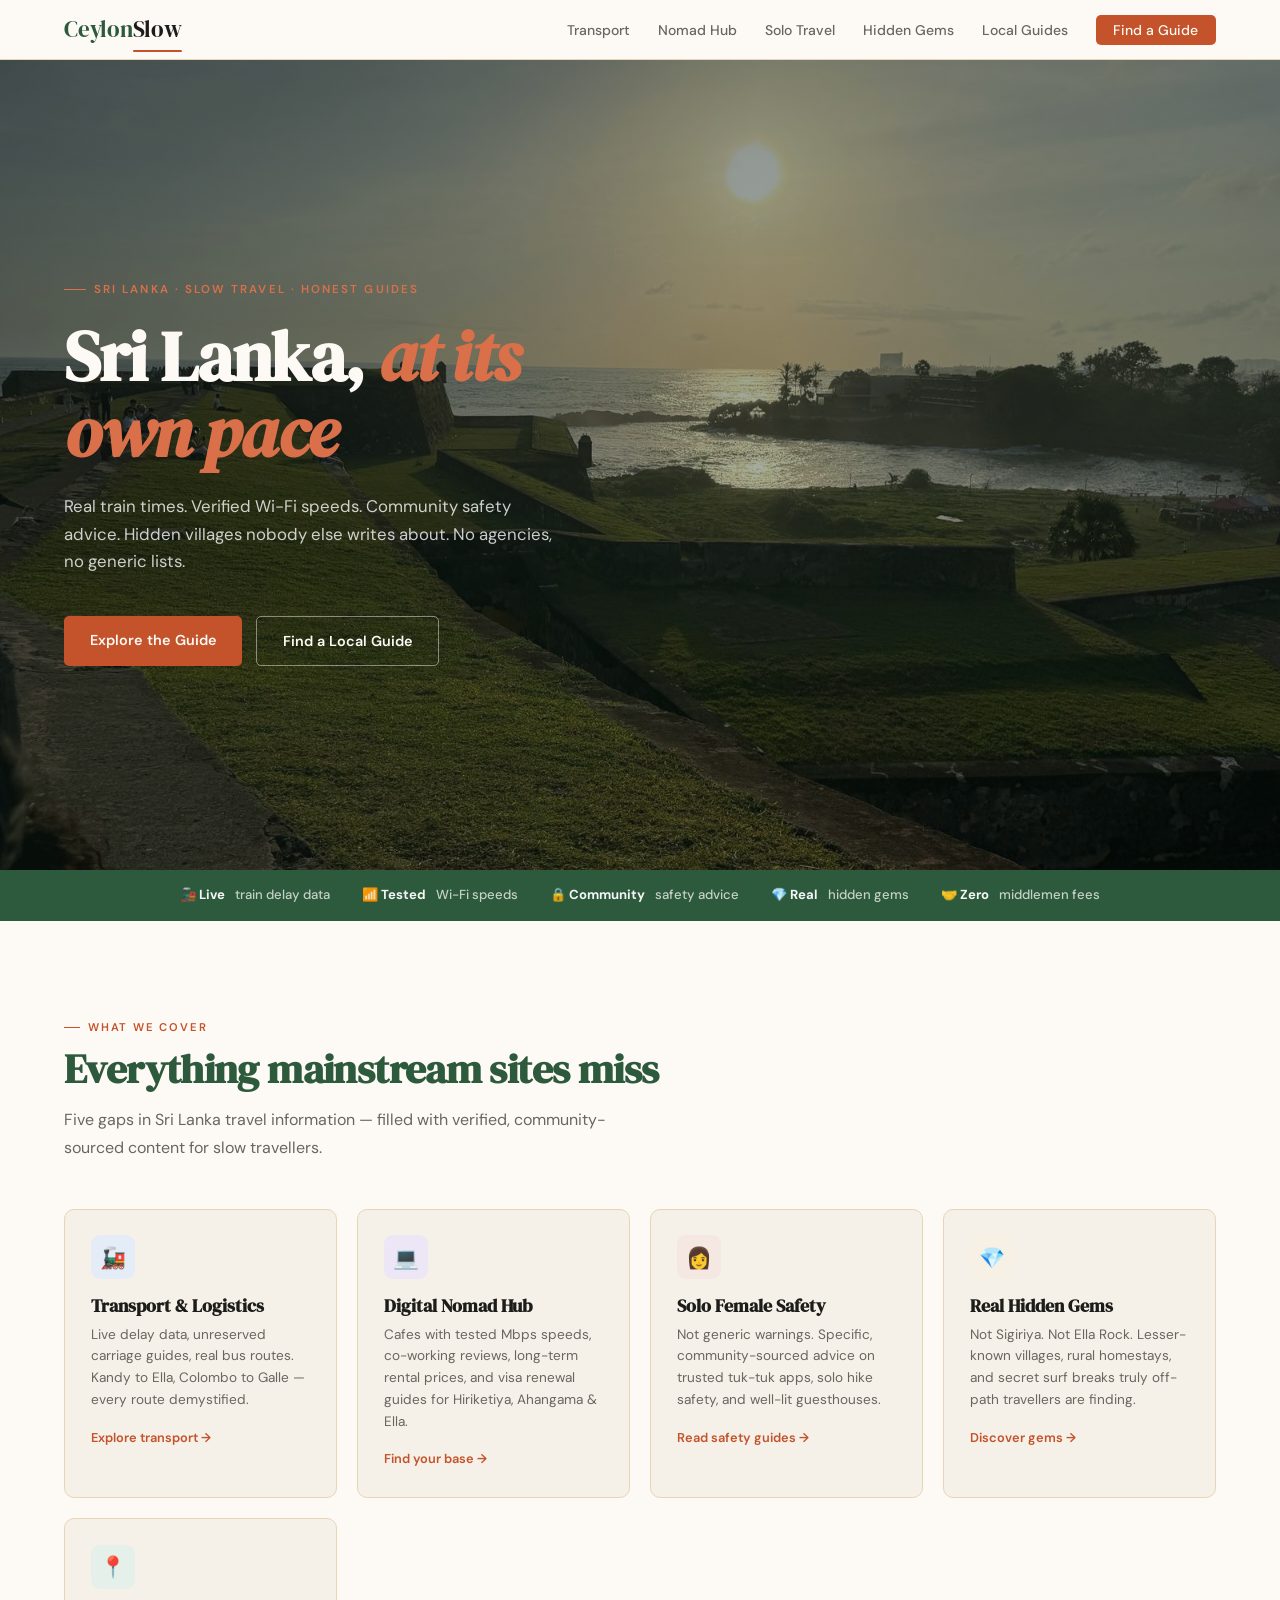
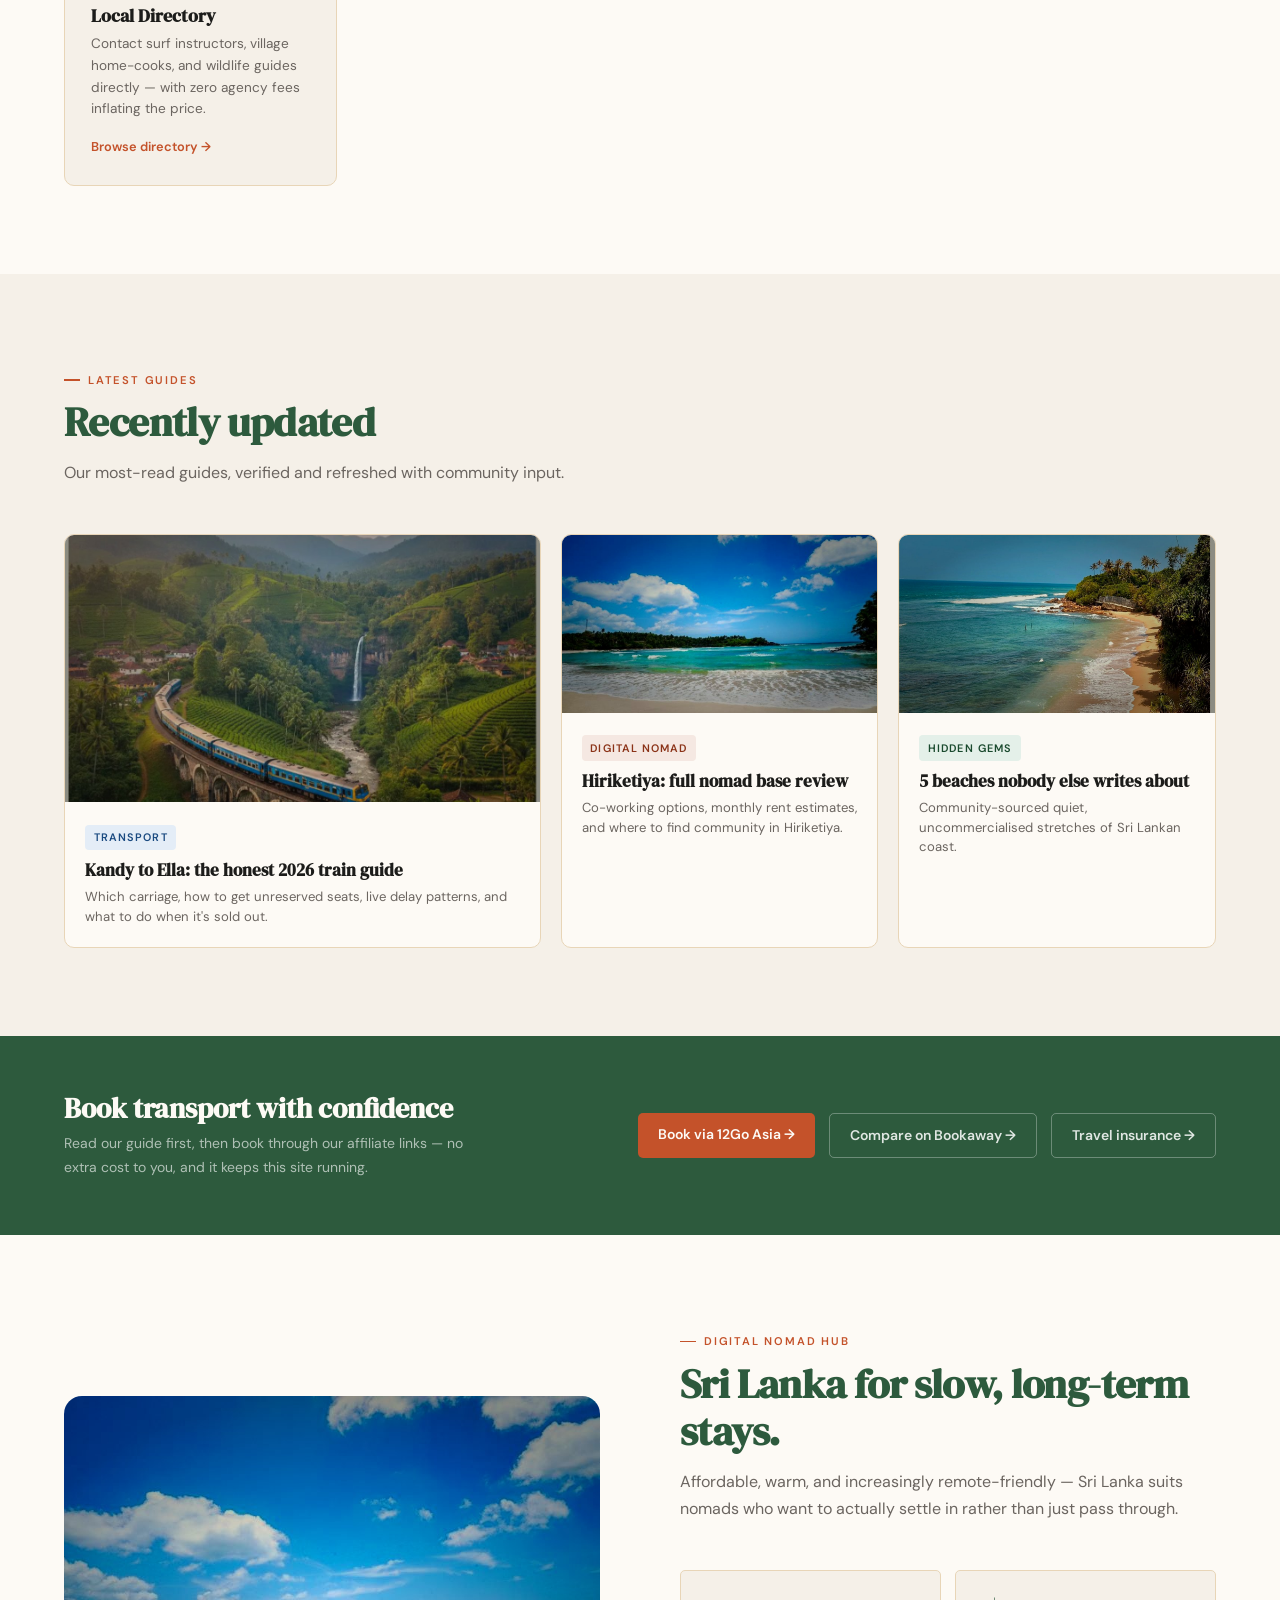
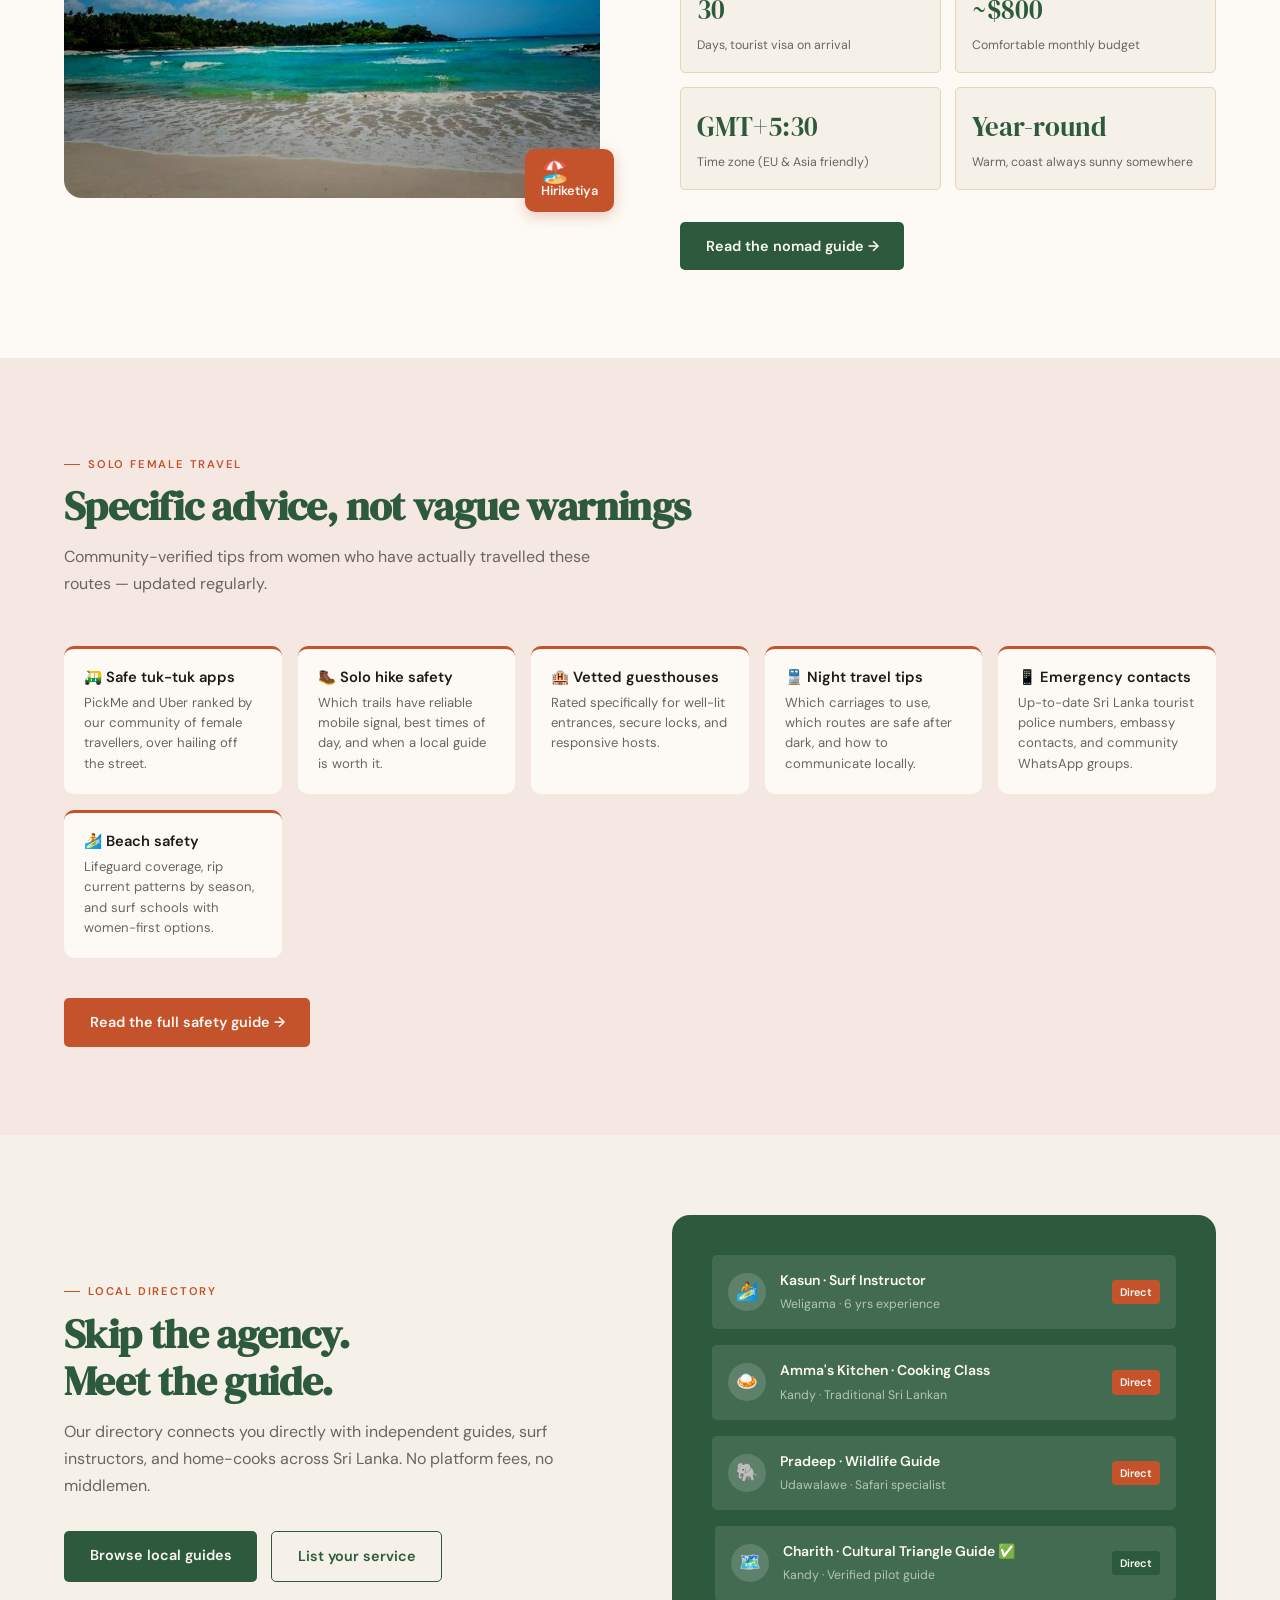
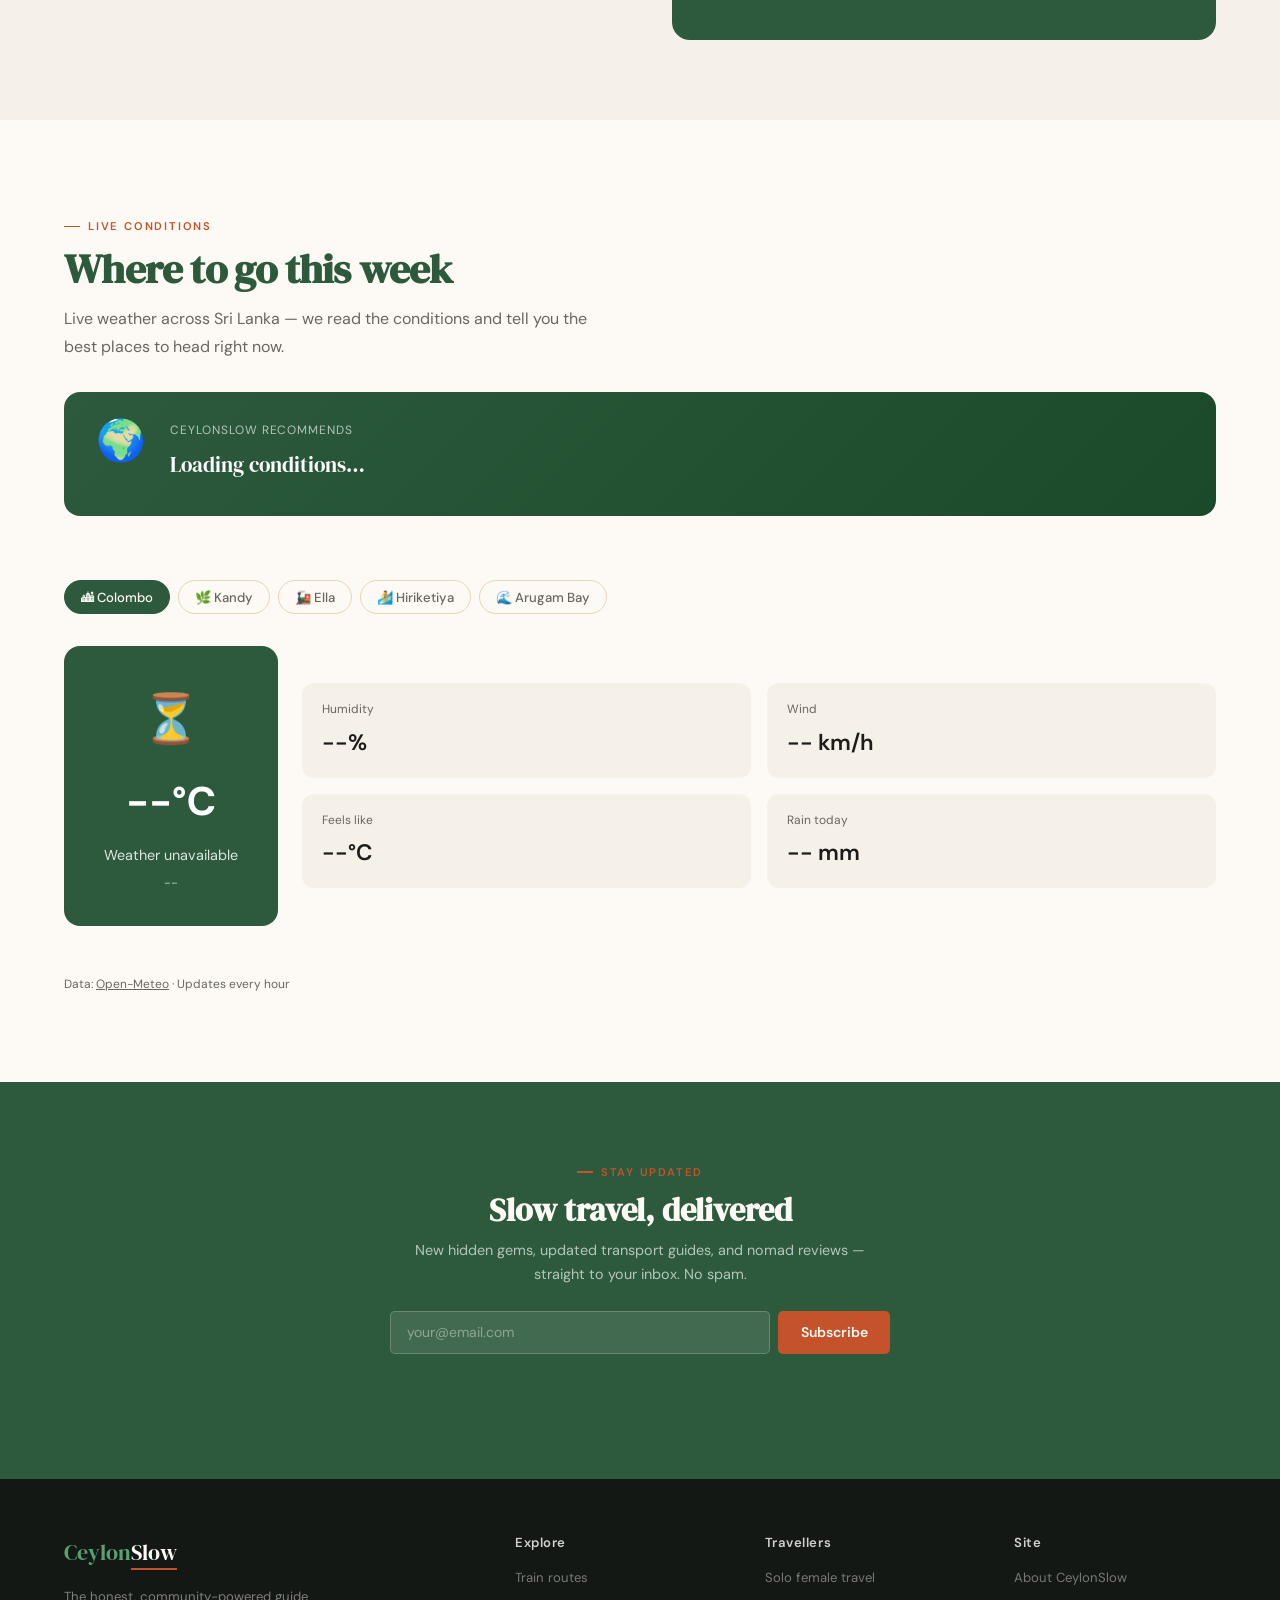
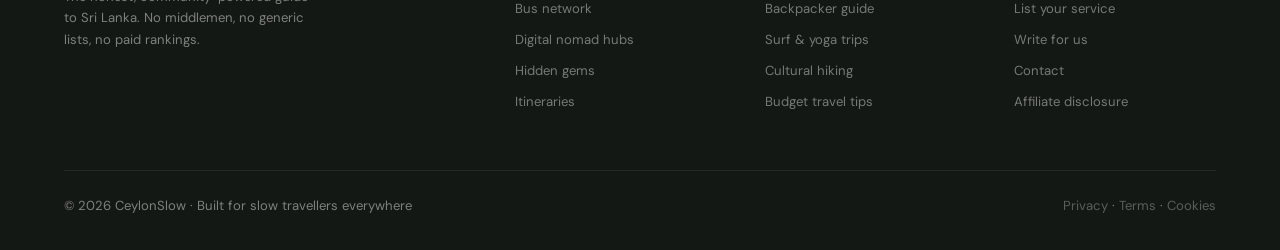
==== commit 7baa4900: "Upgrade weather widget with smart recommendations and traffic light ratings" ====
--- a/index.html
+++ b/index.html
@@ -276,8 +276,21 @@
 <!-- WEATHER WIDGET -->
 <section style="background:var(--white);" id="weather">
   <div class="section-eyebrow">Live conditions</div>
-  <h2 class="section-title">Sri Lanka weather today</h2>
-  <p class="section-desc" style="margin-bottom:2rem;">Real-time conditions across key destinations — updated automatically every day.</p>
+  <h2 class="section-title">Where to go this week</h2>
+  <p class="section-desc" style="margin-bottom:2rem;">Live weather across Sri Lanka — we read the conditions and tell you the best places to head right now.</p>
+
+  <!-- Smart recommendation card -->
+  <div id="weather-recommend" style="background:linear-gradient(135deg,var(--jungle) 0%,#1a4a2a 100%);color:white;border-radius:16px;padding:1.75rem 2rem;margin-bottom:2rem;display:flex;gap:1.5rem;align-items:flex-start;flex-wrap:wrap;">
+    <div style="font-size:2.5rem;line-height:1;">🌍</div>
+    <div style="flex:1;min-width:200px;">
+      <div style="font-size:0.75rem;opacity:0.65;letter-spacing:0.08em;text-transform:uppercase;margin-bottom:0.4rem;">CeylonSlow recommends</div>
+      <div id="rec-title" style="font-family:'DM Serif Display',serif;font-size:1.3rem;margin-bottom:0.4rem;">Loading conditions…</div>
+      <div id="rec-tip" style="font-size:0.875rem;opacity:0.85;line-height:1.6;"></div>
+    </div>
+  </div>
+
+  <!-- Traffic light overview -->
+  <div id="weather-overview" style="display:flex;gap:0.75rem;flex-wrap:wrap;margin-bottom:2rem;"></div>
 
   <!-- Location tabs -->
   <div class="filter-bar" id="weather-tabs">
@@ -324,82 +337,164 @@
 <script>
 (function(){
   const LOCATIONS = {
-    colombo:   { name:'Colombo',    lat:6.9271,  lon:79.8612 },
-    kandy:     { name:'Kandy',      lat:7.2906,  lon:80.6337 },
-    ella:      { name:'Ella',       lat:6.8667,  lon:81.0467 },
-    hiriketiya:{ name:'Hiriketiya', lat:5.9667,  lon:80.5333 },
-    arugam:    { name:'Arugam Bay', lat:6.8400,  lon:81.8356 }
+    colombo:   { name:'Colombo',     emoji:'🏙', lat:6.9271,  lon:79.8612, coast:'west',  desc:'City base, transit hub' },
+    kandy:     { name:'Kandy',       emoji:'🌿', lat:7.2906,  lon:80.6337, coast:'central',desc:'Hill country, culture' },
+    ella:      { name:'Ella',        emoji:'🚂', lat:6.8667,  lon:81.0467, coast:'central',desc:'Tea estates, hiking' },
+    hiriketiya:{ name:'Hiriketiya',  emoji:'🏄', lat:5.9667,  lon:80.5333, coast:'south', desc:'Surf, slow beach life' },
+    arugam:    { name:'Arugam Bay',  emoji:'🌊', lat:6.8400,  lon:81.8356, coast:'east',  desc:'Best surf, east coast' }
   };
 
   const WMO = {
     0:'Clear sky',1:'Mainly clear',2:'Partly cloudy',3:'Overcast',
-    45:'Fog',48:'Icy fog',51:'Light drizzle',53:'Drizzle',55:'Heavy drizzle',
-    61:'Light rain',63:'Rain',65:'Heavy rain',71:'Light snow',73:'Snow',75:'Heavy snow',
+    45:'Foggy',48:'Icy fog',51:'Light drizzle',53:'Drizzle',55:'Heavy drizzle',
+    61:'Light rain',63:'Rain',65:'Heavy rain',
     80:'Rain showers',81:'Showers',82:'Heavy showers',
-    95:'Thunderstorm',96:'Thunderstorm + hail',99:'Thunderstorm + heavy hail'
+    95:'Thunderstorm',96:'Thunderstorm',99:'Thunderstorm'
   };
   const WMO_ICON = {
     0:'☀️',1:'🌤',2:'⛅',3:'☁️',45:'🌫',48:'🌫',
     51:'🌦',53:'🌧',55:'🌧',61:'🌦',63:'🌧',65:'🌧',
-    71:'❄️',73:'❄️',75:'❄️',80:'🌦',81:'🌧',82:'⛈',
-    95:'⛈',96:'⛈',99:'⛈'
+    80:'🌦',81:'🌧',82:'⛈',95:'⛈',96:'⛈',99:'⛈'
   };
   const DAYS = ['Sun','Mon','Tue','Wed','Thu','Fri','Sat'];
 
+  // Rating logic based on avg daily rain over next 3 days
+  function getRating(avgRain, code){
+    if(avgRain < 5 && code <= 2)  return { label:'Great',  color:'#2D7A4A', dot:'🟢' };
+    if(avgRain < 15 && code <= 3) return { label:'Okay',   color:'#C4912A', dot:'🟡' };
+    return                               { label:'Avoid',  color:'#C4522A', dot:'🔴' };
+  }
+
+  // Smart recommendations based on all location data
+  function buildRecommendation(allData){
+    const green = [], yellow = [], red = [];
+    Object.entries(allData).forEach(([key, d]) => {
+      const avg3 = (d.daily.precipitation_sum.slice(0,3).reduce((a,b)=>a+b,0)/3);
+      const r = getRating(avg3, d.daily.weather_code[0]);
+      if(r.label==='Great') green.push(key);
+      else if(r.label==='Okay') yellow.push(key);
+      else red.push(key);
+    });
+
+    const tips = {
+      colombo:   'Colombo is great for a day or two — explore Pettah market and Galle Face Green.',
+      kandy:     'Kandy is dry — perfect for the Temple of the Tooth and a Royal Botanical Gardens walk.',
+      ella:      'Ella is clear — ideal for Nine Arches Bridge at sunrise and the Little Adam\'s Peak hike.',
+      hiriketiya:'Hiriketiya is on — flat seas, warm water, perfect for surfing or just lying on the sand.',
+      arugam:    'Arugam Bay is firing — east coast dry season, best surf conditions of the year.'
+    };
+    const avoidTips = {
+      hiriketiya:'South coast is getting hit by the southwest monsoon this week.',
+      arugam:    'East coast is in its wet season — sea rough, roads can flood.',
+      colombo:   'Colombo is wet — good time to head inland to the hills.',
+      kandy:     'Kandy is cloudy and wet — consider heading east to Arugam Bay instead.',
+      ella:      'Ella is misty and rainy — great if you love the atmosphere, but pack rain gear.'
+    };
+
+    let title, tip;
+    if(green.length >= 3){
+      title = '✨ Great week all round — Sri Lanka is wide open';
+      tip = 'Conditions are good almost everywhere. ' + (green.includes('hiriketiya') ? tips.hiriketiya : tips[green[0]]);
+    } else if(green.includes('arugam') && red.includes('hiriketiya')){
+      title = '🌊 Head east — Arugam Bay is the pick this week';
+      tip = 'Southwest monsoon is hitting the south coast. ' + tips.arugam + ' ' + (avoidTips.hiriketiya||'');
+    } else if(green.includes('hiriketiya') && red.includes('arugam')){
+      title = '🏄 South coast is your best bet this week';
+      tip = tips.hiriketiya + ' East coast is in its wet season — stick to Hiriketiya or Weligama.';
+    } else if(green.includes('ella') || green.includes('kandy')){
+      const pick = green.includes('ella') ? 'ella' : 'kandy';
+      title = '🌿 Hill country is the sweet spot this week';
+      tip = tips[pick] + (red.includes('hiriketiya') ? ' Beaches are taking a hit from rain — head inland instead.' : '');
+    } else if(green.length > 0){
+      title = `🌤 ${LOCATIONS[green[0]].name} is the best pick right now`;
+      tip = tips[green[0]] || 'Conditions there are looking good this week.';
+    } else {
+      title = '🌧 Mixed week across the island — plan flexibly';
+      tip = 'Sri Lanka\'s weather is changeable. Check conditions closer to travel. The hill country tends to stay most accessible year-round.';
+    }
+
+    document.getElementById('rec-title').textContent = title;
+    document.getElementById('rec-tip').textContent   = tip;
+  }
+
+  // Traffic light overview cards
+  function buildOverview(allData){
+    const ov = document.getElementById('weather-overview');
+    ov.innerHTML = '';
+    Object.entries(allData).forEach(([key, d]) => {
+      const avg3 = (d.daily.precipitation_sum.slice(0,3).reduce((a,b)=>a+b,0)/3);
+      const code = d.daily.weather_code[0];
+      const r = getRating(avg3, code);
+      const loc = LOCATIONS[key];
+      ov.innerHTML += `<div style="background:var(--page);border-radius:12px;padding:0.875rem 1.1rem;display:flex;align-items:center;gap:0.6rem;flex:1;min-width:140px;cursor:pointer;" onclick="document.querySelector('[data-loc=${key}]').click()">
+        <span style="font-size:1.3rem;">${r.dot}</span>
+        <div>
+          <div style="font-size:0.85rem;font-weight:600;color:var(--ink);">${loc.emoji} ${loc.name}</div>
+          <div style="font-size:0.72rem;color:${r.color};font-weight:600;">${r.label}</div>
+          <div style="font-size:0.7rem;color:var(--muted);">${loc.desc}</div>
+        </div>
+      </div>`;
+    });
+  }
+
   let currentLoc = 'colombo';
-
-  function fetchWeather(locKey){
+  const allData  = {};
+  let fetched    = 0;
+
+  function fetchWeather(locKey, updateUI){
     const loc = LOCATIONS[locKey];
     const url = `https://api.open-meteo.com/v1/forecast?latitude=${loc.lat}&longitude=${loc.lon}`+
       `&current=temperature_2m,relative_humidity_2m,apparent_temperature,weather_code,wind_speed_10m,precipitation`+
       `&daily=weather_code,temperature_2m_max,temperature_2m_min,precipitation_sum`+
       `&timezone=Asia%2FColombo&forecast_days=7`;
 
-    fetch(url)
-      .then(r => r.json())
-      .then(d => {
-        const c = d.current;
-        const code = c.weather_code;
-        document.getElementById('w-icon').textContent    = WMO_ICON[code] || '🌡';
-        document.getElementById('w-temp').textContent    = Math.round(c.temperature_2m) + '°C';
-        document.getElementById('w-desc').textContent    = WMO[code] || 'Unknown';
-        document.getElementById('w-name').textContent    = loc.name;
-        document.getElementById('w-humidity').textContent= c.relative_humidity_2m + '%';
-        document.getElementById('w-wind').textContent    = Math.round(c.wind_speed_10m) + ' km/h';
-        document.getElementById('w-feels').textContent   = Math.round(c.apparent_temperature) + '°C';
-        document.getElementById('w-rain').textContent    = c.precipitation + ' mm';
-
-        // 7-day forecast
+    fetch(url).then(r=>r.json()).then(d=>{
+      allData[locKey] = d;
+      fetched++;
+      if(fetched === Object.keys(LOCATIONS).length){
+        buildOverview(allData);
+        buildRecommendation(allData);
+      }
+      if(updateUI){
+        const c = d.current, code = c.weather_code;
+        document.getElementById('w-icon').textContent     = WMO_ICON[code]||'🌡';
+        document.getElementById('w-temp').textContent     = Math.round(c.temperature_2m)+'°C';
+        document.getElementById('w-desc').textContent     = WMO[code]||'Unknown';
+        document.getElementById('w-name').textContent     = loc.name;
+        document.getElementById('w-humidity').textContent = c.relative_humidity_2m+'%';
+        document.getElementById('w-wind').textContent     = Math.round(c.wind_speed_10m)+' km/h';
+        document.getElementById('w-feels').textContent    = Math.round(c.apparent_temperature)+'°C';
+        document.getElementById('w-rain').textContent     = c.precipitation+' mm';
         const fc = document.getElementById('weather-forecast');
         fc.innerHTML = '';
-        d.daily.time.forEach((date, i) => {
-          const day = new Date(date);
-          const dc = d.daily.weather_code[i];
-          fc.innerHTML += `<div style="background:var(--page);border-radius:12px;padding:0.875rem 1rem;text-align:center;min-width:80px;flex:1;">
+        d.daily.time.forEach((date,i)=>{
+          const day=new Date(date), dc=d.daily.weather_code[i];
+          fc.innerHTML+=`<div style="background:var(--page);border-radius:12px;padding:0.875rem 1rem;text-align:center;min-width:80px;flex:1;">
             <div style="font-size:0.75rem;color:var(--muted);">${DAYS[day.getDay()]}</div>
             <div style="font-size:1.5rem;margin:0.25rem 0;">${WMO_ICON[dc]||'🌡'}</div>
             <div style="font-size:0.82rem;font-weight:600;color:var(--ink);">${Math.round(d.daily.temperature_2m_max[i])}°</div>
             <div style="font-size:0.75rem;color:var(--muted);">${Math.round(d.daily.temperature_2m_min[i])}°</div>
-            <div style="font-size:0.7rem;color:#6aabff;margin-top:0.2rem;">${d.daily.precipitation_sum[i]}mm</div>
+            <div style="font-size:0.7rem;color:#4a90d9;margin-top:0.2rem;">${d.daily.precipitation_sum[i]}mm</div>
           </div>`;
         });
-      })
-      .catch(() => {
-        document.getElementById('w-desc').textContent = 'Weather unavailable';
-      });
+      }
+    }).catch(()=>{
+      if(updateUI) document.getElementById('w-desc').textContent='Weather unavailable';
+    });
   }
 
+  // Fetch all locations for overview + recommendation
+  Object.keys(LOCATIONS).forEach(key => fetchWeather(key, key===currentLoc));
+
   // Tab switching
-  document.querySelectorAll('#weather-tabs .filter-btn').forEach(btn => {
+  document.querySelectorAll('#weather-tabs .filter-btn').forEach(btn=>{
     btn.addEventListener('click', function(){
-      document.querySelectorAll('#weather-tabs .filter-btn').forEach(b => b.classList.remove('active'));
+      document.querySelectorAll('#weather-tabs .filter-btn').forEach(b=>b.classList.remove('active'));
       this.classList.add('active');
       currentLoc = this.dataset.loc;
-      fetchWeather(currentLoc);
+      if(allData[currentLoc]) fetchWeather(currentLoc, true);
     });
   });
-
-  fetchWeather(currentLoc);
 })();
 </script>
 
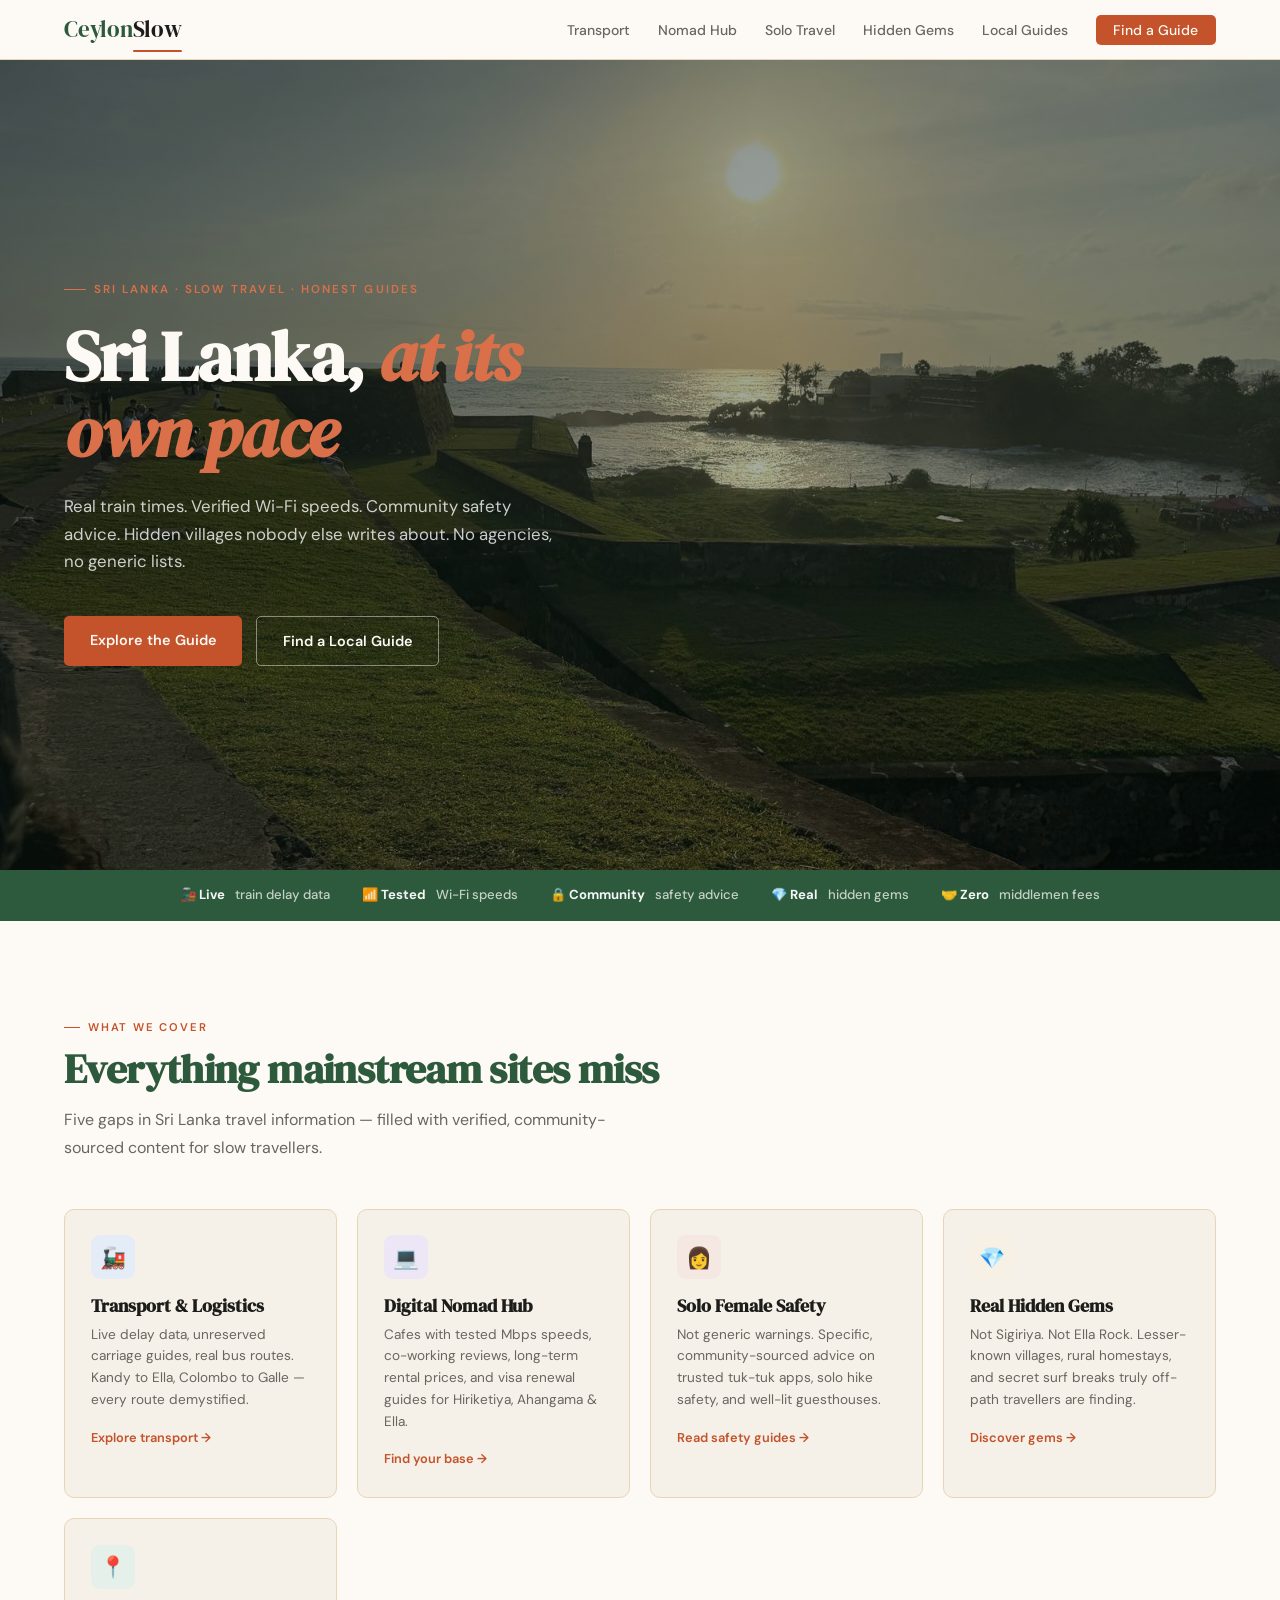
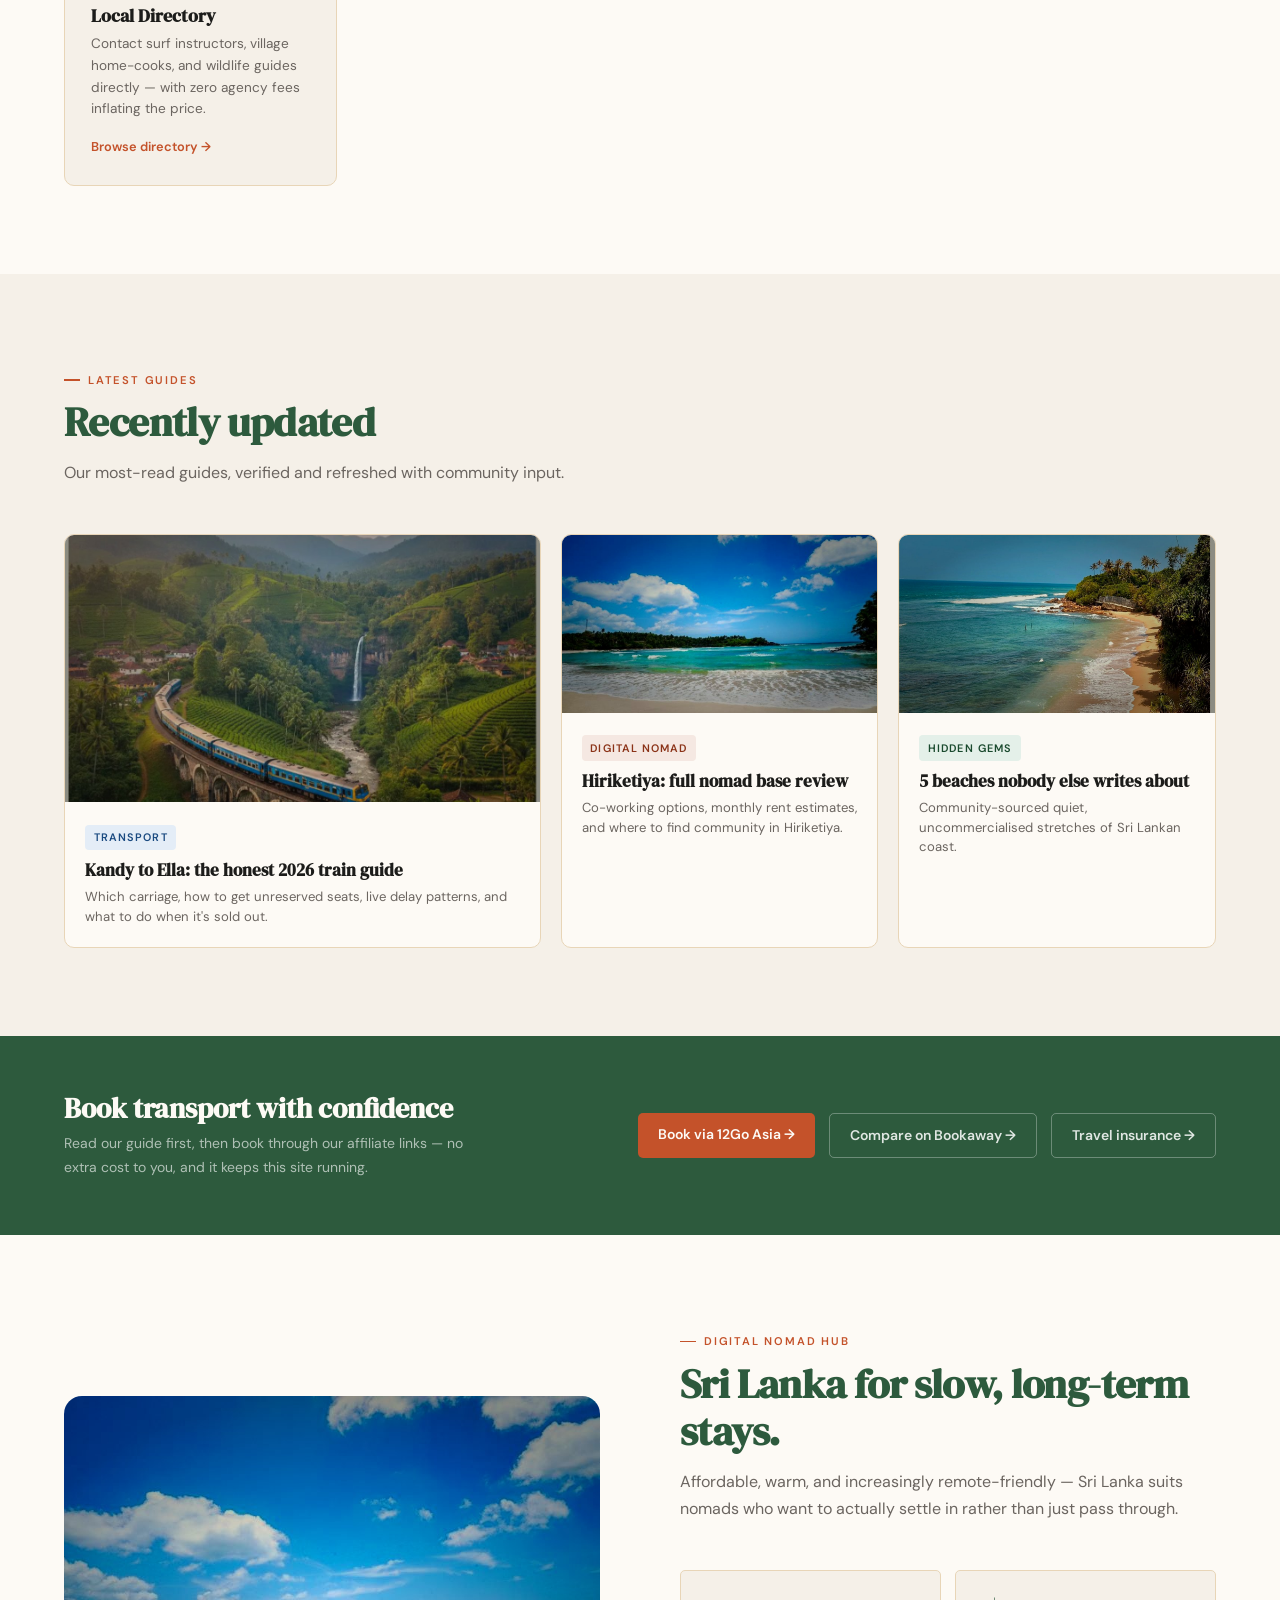
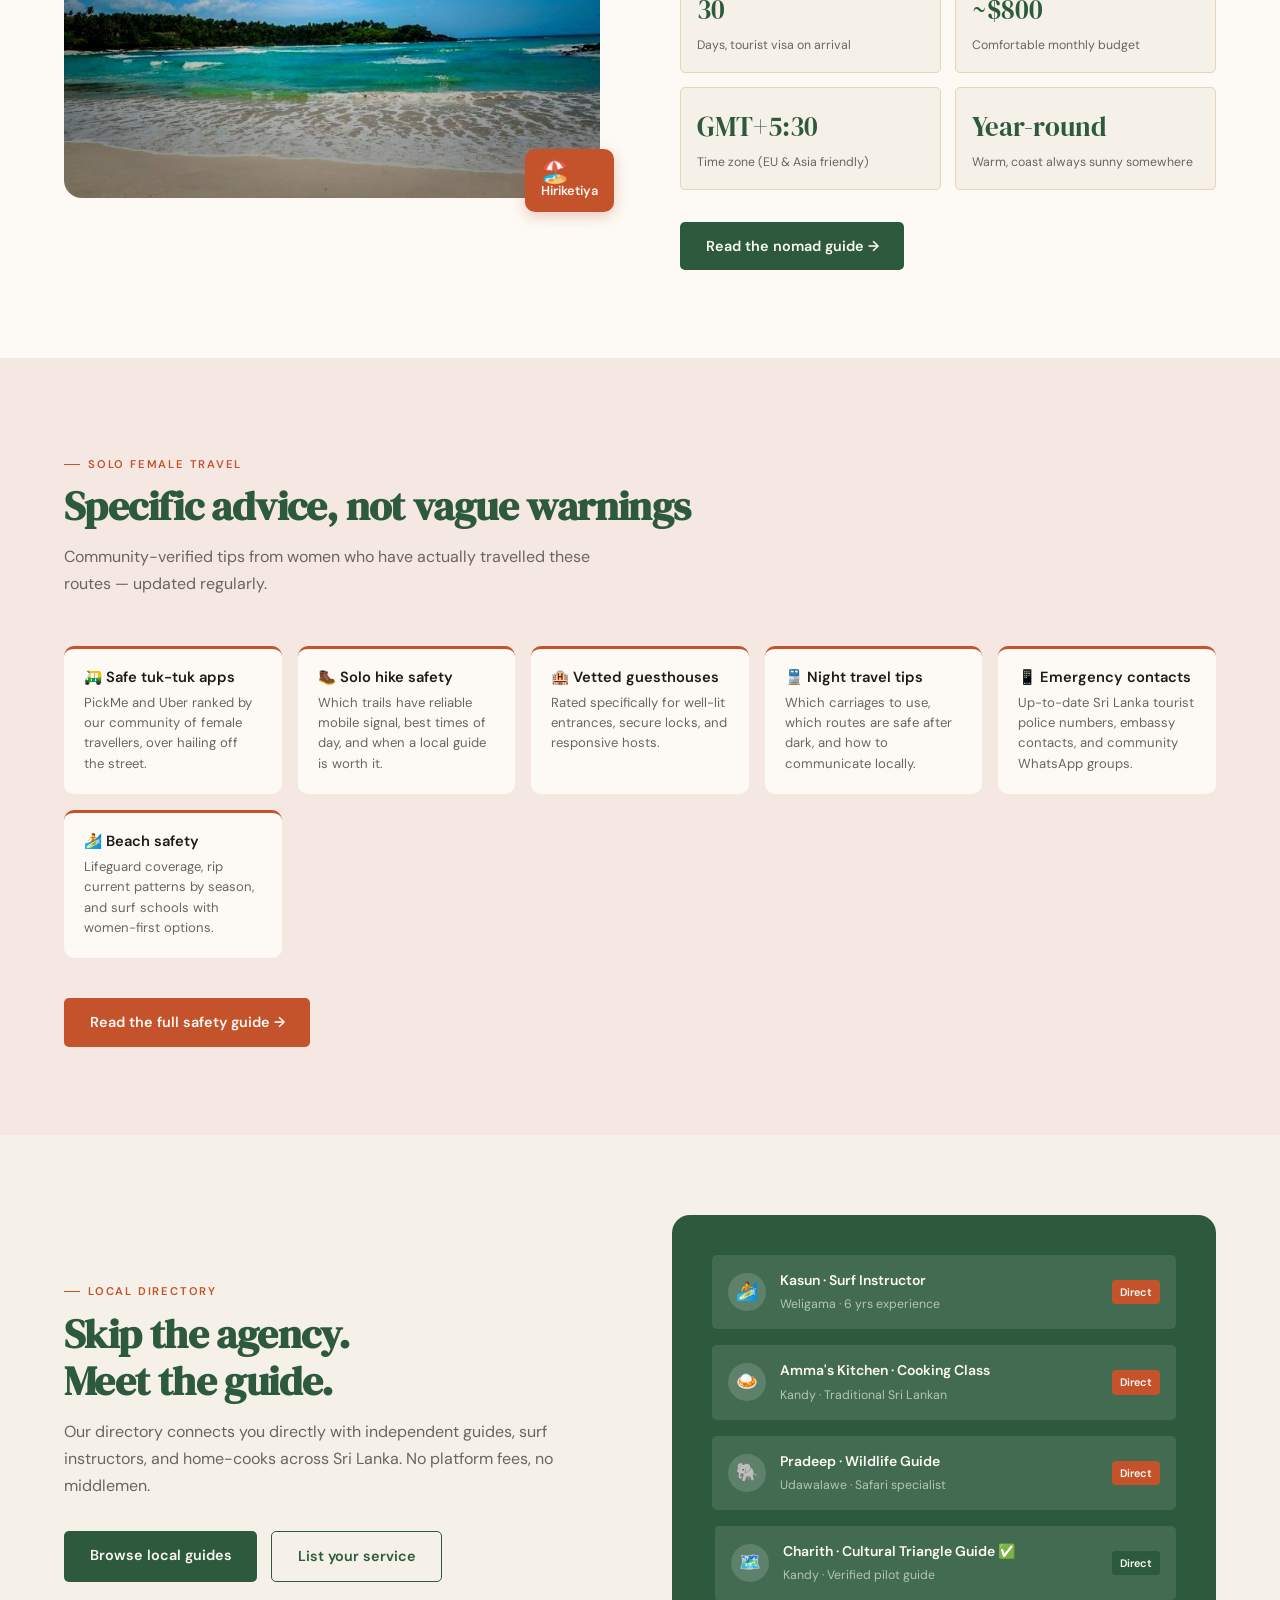
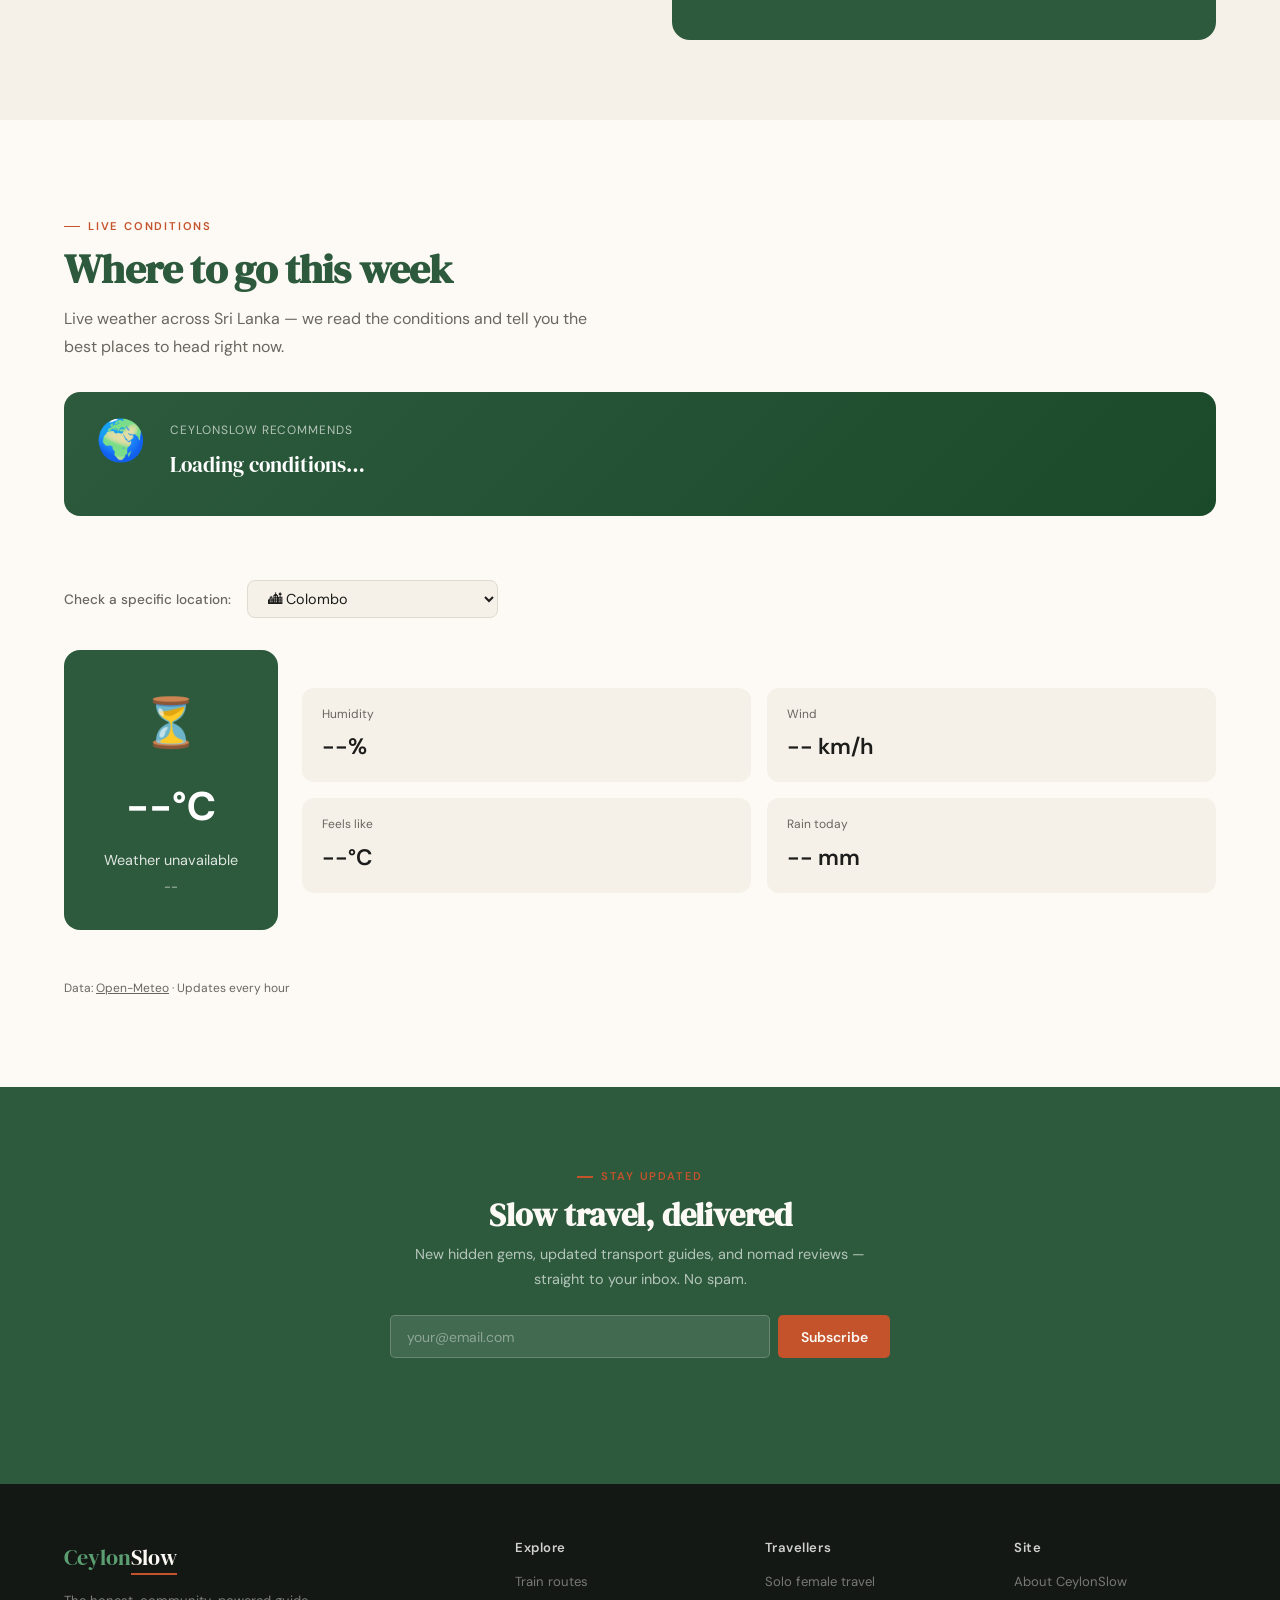
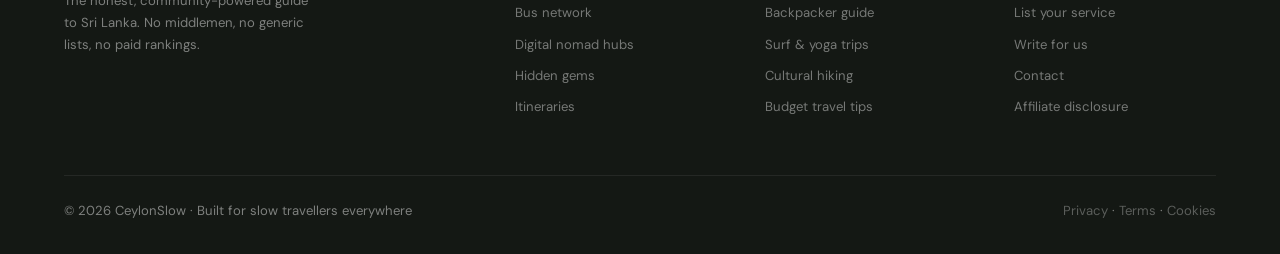
==== commit e2e084c6: "Add hidden gem locations to weather widget - Riverston, Nalanda, Haputale, Trinco, Jaffna, Mannar" ====
--- a/index.html
+++ b/index.html
@@ -292,13 +292,26 @@
   <!-- Traffic light overview -->
   <div id="weather-overview" style="display:flex;gap:0.75rem;flex-wrap:wrap;margin-bottom:2rem;"></div>
 
-  <!-- Location tabs -->
-  <div class="filter-bar" id="weather-tabs">
-    <button class="filter-btn active" data-loc="colombo">🏙 Colombo</button>
-    <button class="filter-btn" data-loc="kandy">🌿 Kandy</button>
-    <button class="filter-btn" data-loc="ella">🚂 Ella</button>
-    <button class="filter-btn" data-loc="hiriketiya">🏄 Hiriketiya</button>
-    <button class="filter-btn" data-loc="arugam">🌊 Arugam Bay</button>
+  <!-- Location selector -->
+  <div style="display:flex;align-items:center;gap:1rem;flex-wrap:wrap;margin-bottom:0.5rem;">
+    <label style="font-size:0.85rem;color:var(--muted);font-weight:500;">Check a specific location:</label>
+    <select id="weather-select" style="padding:0.5rem 1rem;border-radius:8px;border:1.5px solid #e0dbd0;background:var(--page);color:var(--ink);font-size:0.9rem;font-family:inherit;cursor:pointer;">
+      <optgroup label="— Popular —">
+        <option value="colombo">🏙 Colombo</option>
+        <option value="kandy">🌿 Kandy</option>
+        <option value="ella">🚂 Ella</option>
+        <option value="hiriketiya">🏄 Hiriketiya</option>
+        <option value="arugam">🌊 Arugam Bay</option>
+      </optgroup>
+      <optgroup label="— Hidden Gems —">
+        <option value="riverston">⛰ Riverston Peak, Matale</option>
+        <option value="nalanda">🏛 Nalanda &amp; Knuckles East</option>
+        <option value="haputale">🍃 Haputale</option>
+        <option value="trinco">⚓ Trincomalee</option>
+        <option value="jaffna">🌺 Jaffna</option>
+        <option value="mannar">🦩 Mannar Island</option>
+      </optgroup>
+    </select>
   </div>
 
   <!-- Current conditions -->
@@ -337,11 +350,17 @@
 <script>
 (function(){
   const LOCATIONS = {
-    colombo:   { name:'Colombo',     emoji:'🏙', lat:6.9271,  lon:79.8612, coast:'west',  desc:'City base, transit hub' },
-    kandy:     { name:'Kandy',       emoji:'🌿', lat:7.2906,  lon:80.6337, coast:'central',desc:'Hill country, culture' },
-    ella:      { name:'Ella',        emoji:'🚂', lat:6.8667,  lon:81.0467, coast:'central',desc:'Tea estates, hiking' },
-    hiriketiya:{ name:'Hiriketiya',  emoji:'🏄', lat:5.9667,  lon:80.5333, coast:'south', desc:'Surf, slow beach life' },
-    arugam:    { name:'Arugam Bay',  emoji:'🌊', lat:6.8400,  lon:81.8356, coast:'east',  desc:'Best surf, east coast' }
+    colombo:   { name:'Colombo',            emoji:'🏙', lat:6.9271,  lon:79.8612, coast:'west',    desc:'City base, transit hub' },
+    kandy:     { name:'Kandy',              emoji:'🌿', lat:7.2906,  lon:80.6337, coast:'central', desc:'Hill country, culture' },
+    ella:      { name:'Ella',               emoji:'🚂', lat:6.8667,  lon:81.0467, coast:'central', desc:'Tea estates, hiking' },
+    hiriketiya:{ name:'Hiriketiya',         emoji:'🏄', lat:5.9667,  lon:80.5333, coast:'south',   desc:'Surf, slow beach life' },
+    arugam:    { name:'Arugam Bay',         emoji:'🌊', lat:6.8400,  lon:81.8356, coast:'east',    desc:'Best surf, east coast' },
+    riverston: { name:'Riverston, Matale',  emoji:'⛰', lat:7.4547,  lon:80.7847, coast:'central', desc:'Hidden peak, zero crowds', hidden:true },
+    nalanda:   { name:'Nalanda / Knuckles East', emoji:'🏛', lat:7.6500, lon:80.7500, coast:'central', desc:'Ancient temple, deep jungle', hidden:true },
+    haputale:  { name:'Haputale',           emoji:'🍃', lat:6.7697,  lon:80.9597, coast:'central', desc:'Quieter than Ella, misty hills', hidden:true },
+    trinco:    { name:'Trincomalee',        emoji:'⚓', lat:8.5922,  lon:81.2153, coast:'east',    desc:'Natural harbour, blue beaches', hidden:true },
+    jaffna:    { name:'Jaffna',             emoji:'🌺', lat:9.6615,  lon:80.0255, coast:'north',   desc:'Unique Tamil culture, far north', hidden:true },
+    mannar:    { name:'Mannar Island',      emoji:'🦩', lat:8.9810,  lon:79.9036, coast:'north',   desc:'Flamingos, Adam\'s Bridge, empty', hidden:true }
   };
 
   const WMO = {
@@ -421,12 +440,17 @@
   function buildOverview(allData){
     const ov = document.getElementById('weather-overview');
     ov.innerHTML = '';
-    Object.entries(allData).forEach(([key, d]) => {
+
+    // Popular first
+    const popular = ['colombo','kandy','ella','hiriketiya','arugam'];
+    const hidden  = ['riverston','nalanda','haputale','trinco','jaffna','mannar'];
+
+    function card(key, d){
       const avg3 = (d.daily.precipitation_sum.slice(0,3).reduce((a,b)=>a+b,0)/3);
       const code = d.daily.weather_code[0];
       const r = getRating(avg3, code);
       const loc = LOCATIONS[key];
-      ov.innerHTML += `<div style="background:var(--page);border-radius:12px;padding:0.875rem 1.1rem;display:flex;align-items:center;gap:0.6rem;flex:1;min-width:140px;cursor:pointer;" onclick="document.querySelector('[data-loc=${key}]').click()">
+      return `<div style="background:var(--page);border-radius:12px;padding:0.875rem 1.1rem;display:flex;align-items:center;gap:0.6rem;flex:1;min-width:140px;cursor:pointer;" onclick="document.getElementById('weather-select').value='${key}';loadLocation('${key}')">
         <span style="font-size:1.3rem;">${r.dot}</span>
         <div>
           <div style="font-size:0.85rem;font-weight:600;color:var(--ink);">${loc.emoji} ${loc.name}</div>
@@ -434,7 +458,13 @@
           <div style="font-size:0.7rem;color:var(--muted);">${loc.desc}</div>
         </div>
       </div>`;
-    });
+    }
+
+    ov.innerHTML += `<div style="width:100%;font-size:0.75rem;font-weight:600;color:var(--muted);letter-spacing:0.06em;text-transform:uppercase;margin-bottom:0.25rem;">Popular destinations</div>`;
+    popular.forEach(k => { if(allData[k]) ov.innerHTML += card(k, allData[k]); });
+
+    ov.innerHTML += `<div style="width:100%;font-size:0.75rem;font-weight:600;color:var(--terra);letter-spacing:0.06em;text-transform:uppercase;margin:1rem 0 0.25rem;">✨ Hidden gems</div>`;
+    hidden.forEach(k => { if(allData[k]) ov.innerHTML += card(k, allData[k]); });
   }
 
   let currentLoc = 'colombo';
@@ -483,17 +513,17 @@
     });
   }
 
+  function loadLocation(key){
+    currentLoc = key;
+    if(allData[key]) fetchWeather(key, true);
+  }
+
   // Fetch all locations for overview + recommendation
   Object.keys(LOCATIONS).forEach(key => fetchWeather(key, key===currentLoc));
 
-  // Tab switching
-  document.querySelectorAll('#weather-tabs .filter-btn').forEach(btn=>{
-    btn.addEventListener('click', function(){
-      document.querySelectorAll('#weather-tabs .filter-btn').forEach(b=>b.classList.remove('active'));
-      this.classList.add('active');
-      currentLoc = this.dataset.loc;
-      if(allData[currentLoc]) fetchWeather(currentLoc, true);
-    });
+  // Dropdown switching
+  document.getElementById('weather-select').addEventListener('change', function(){
+    loadLocation(this.value);
   });
 })();
 </script>
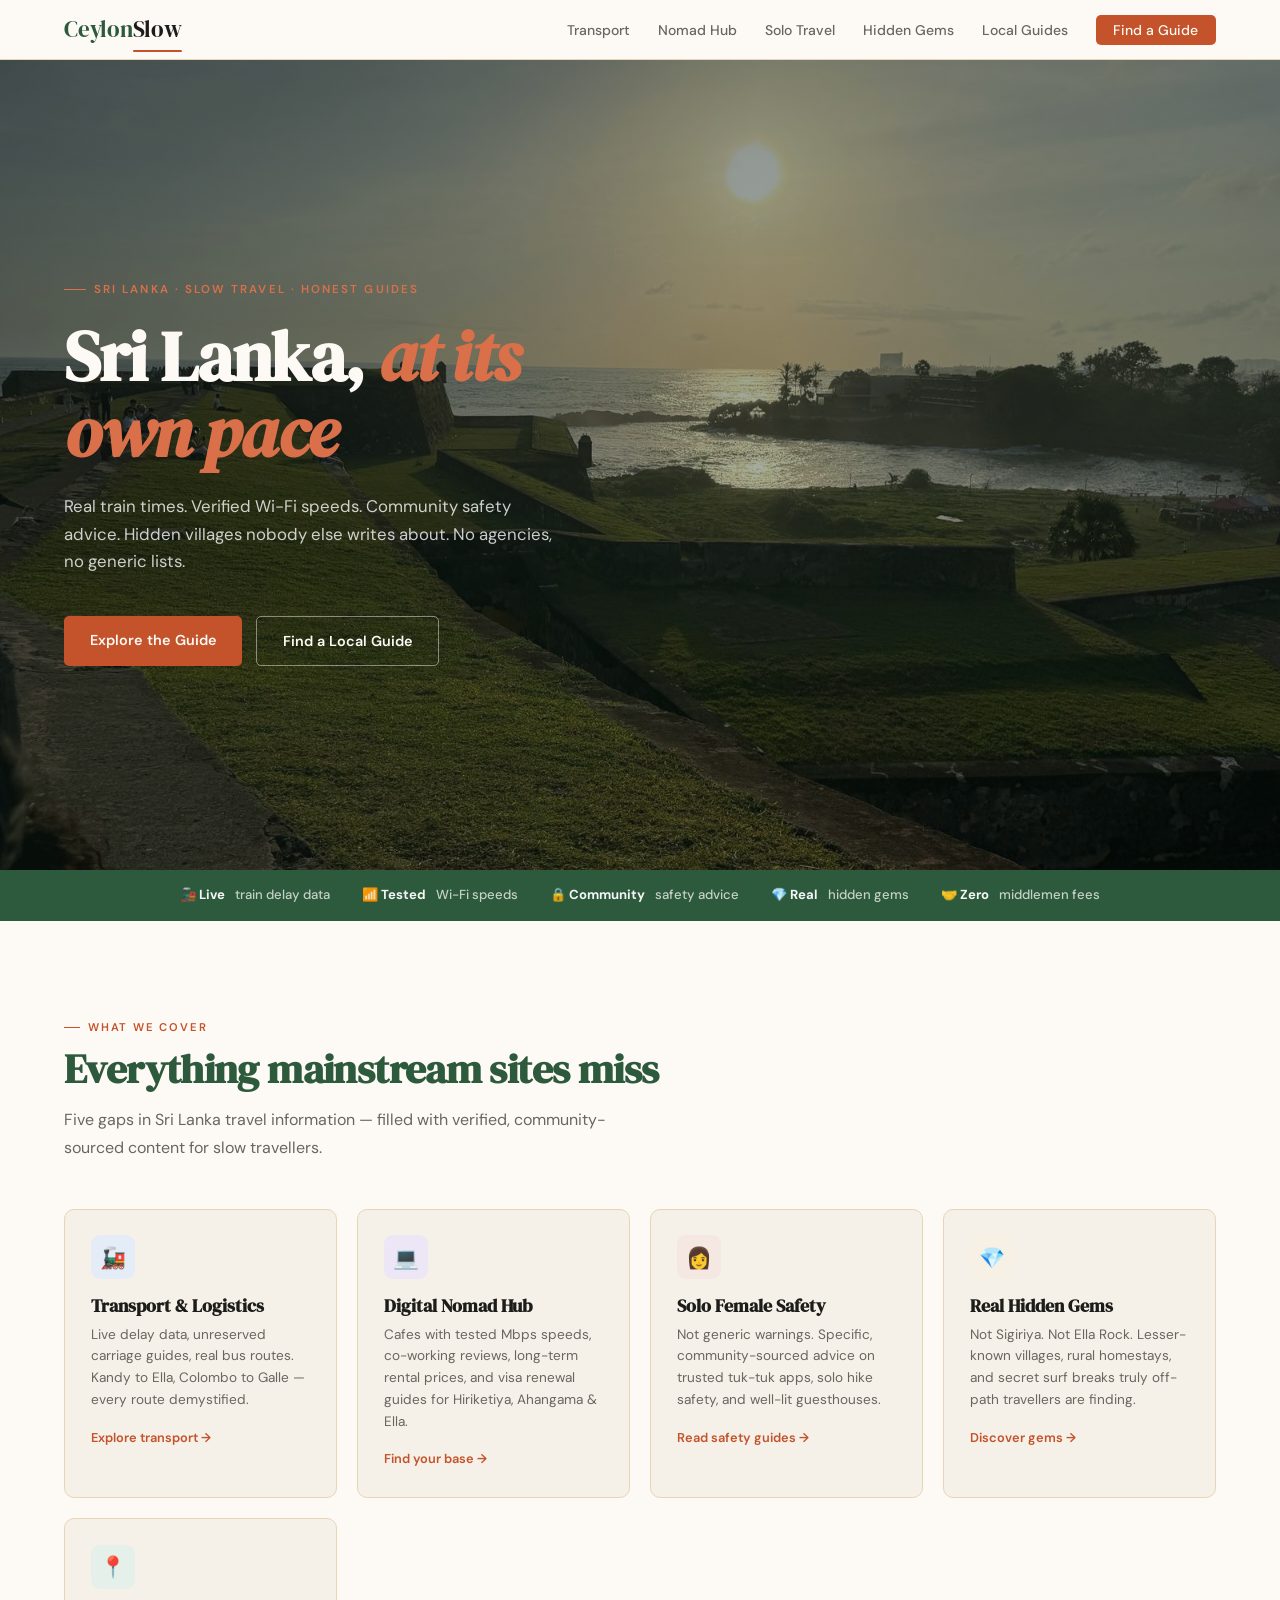
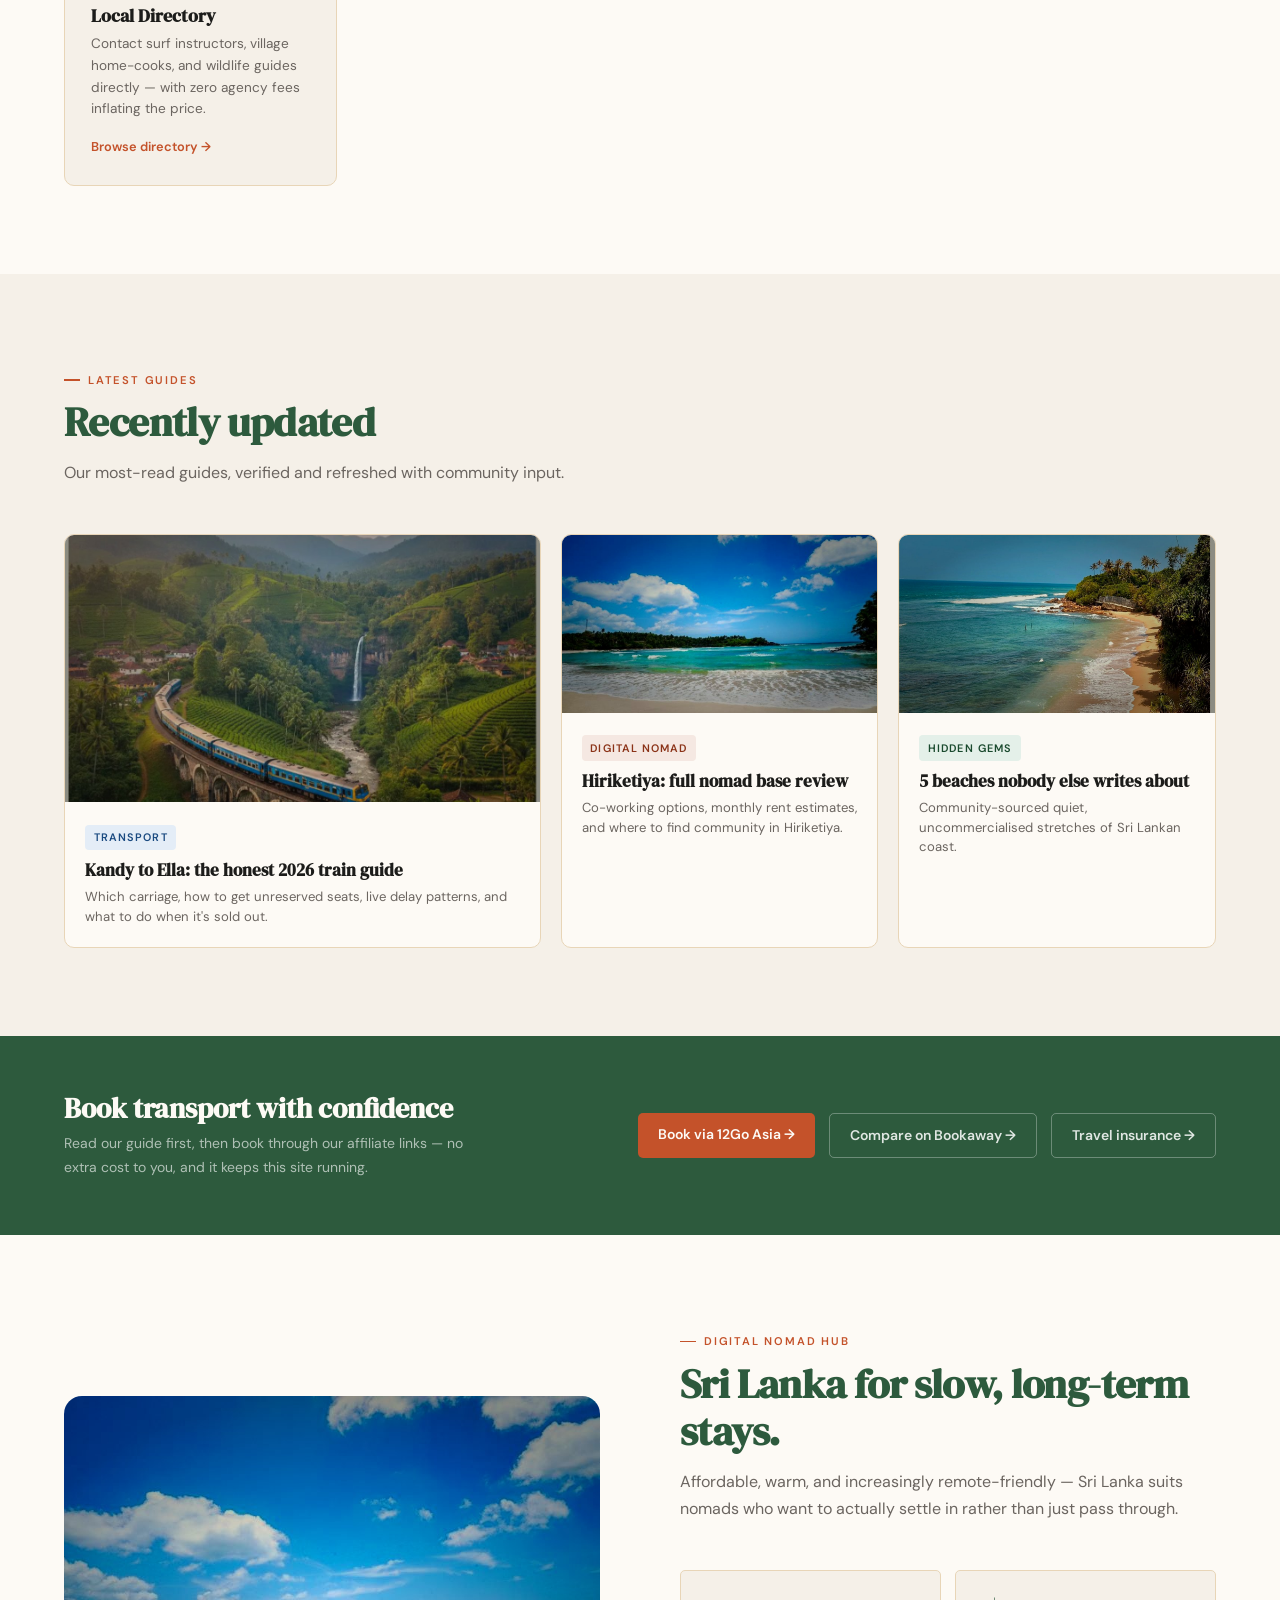
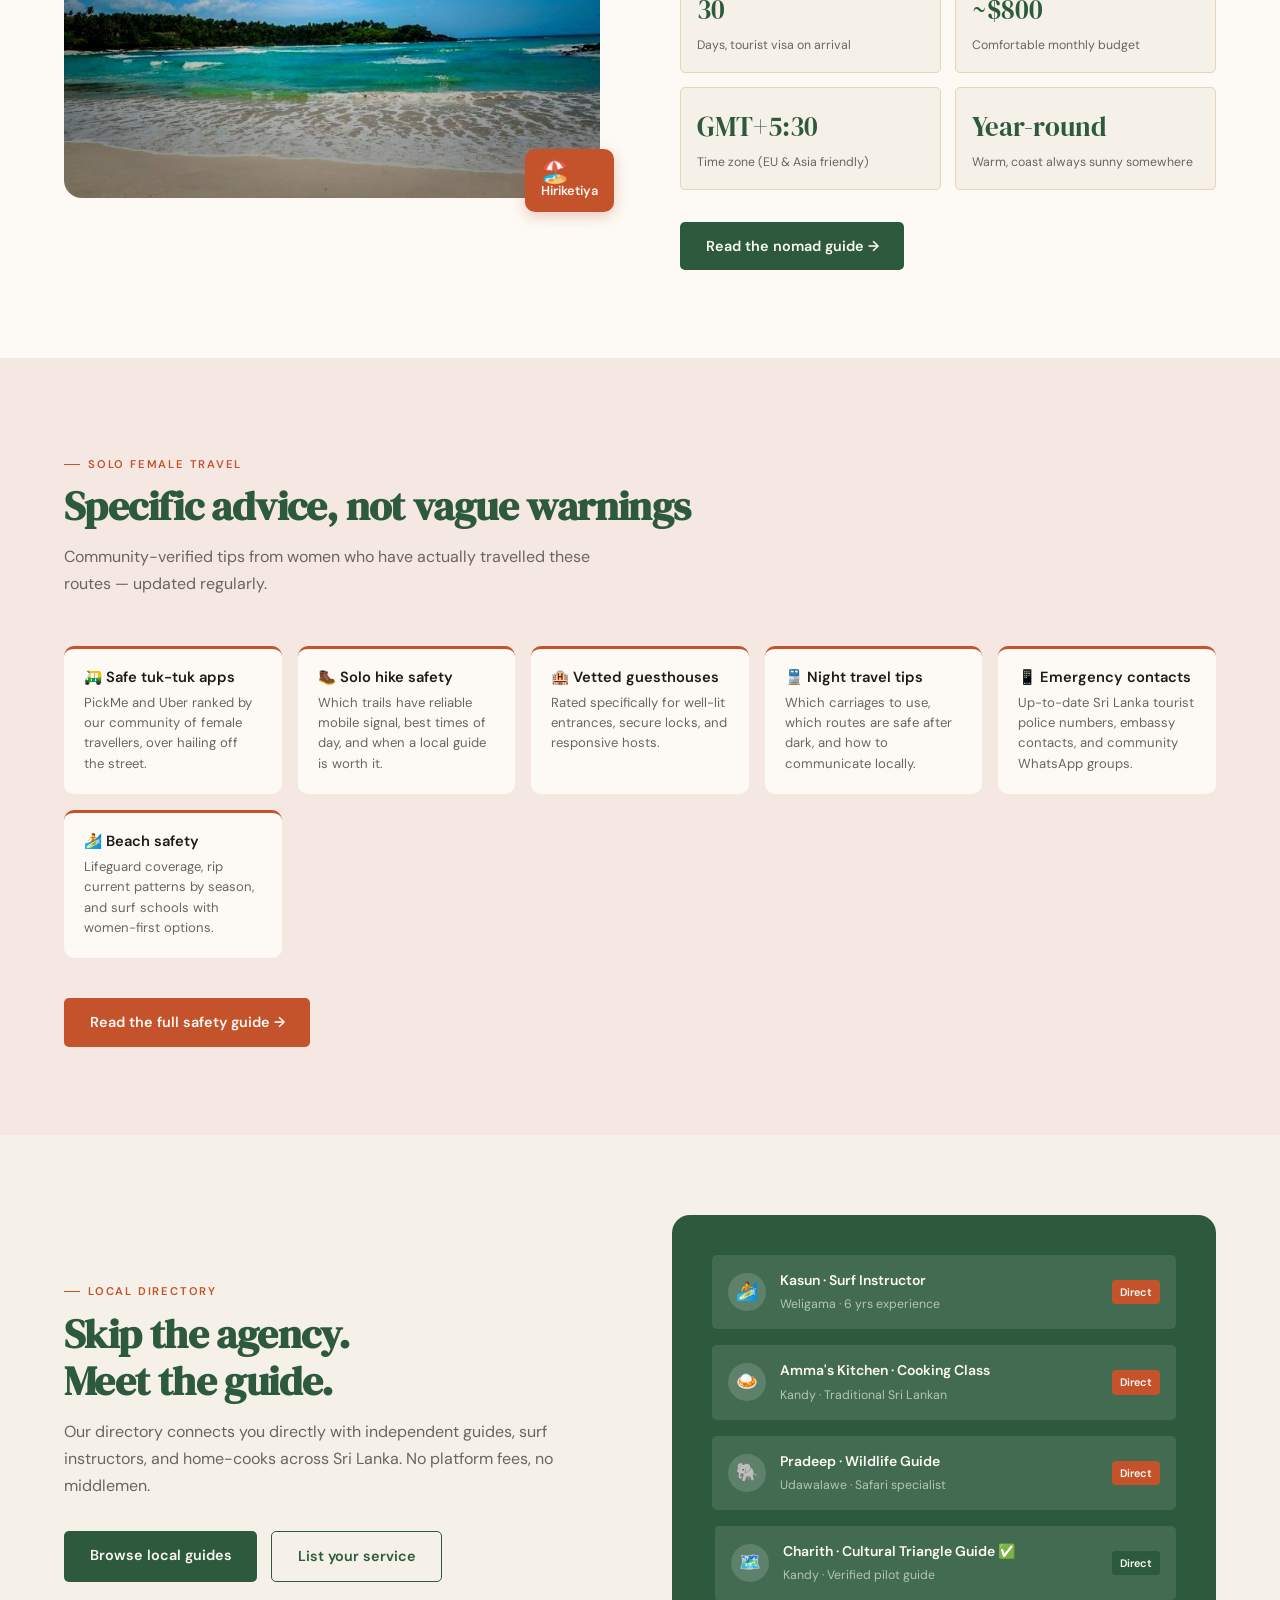
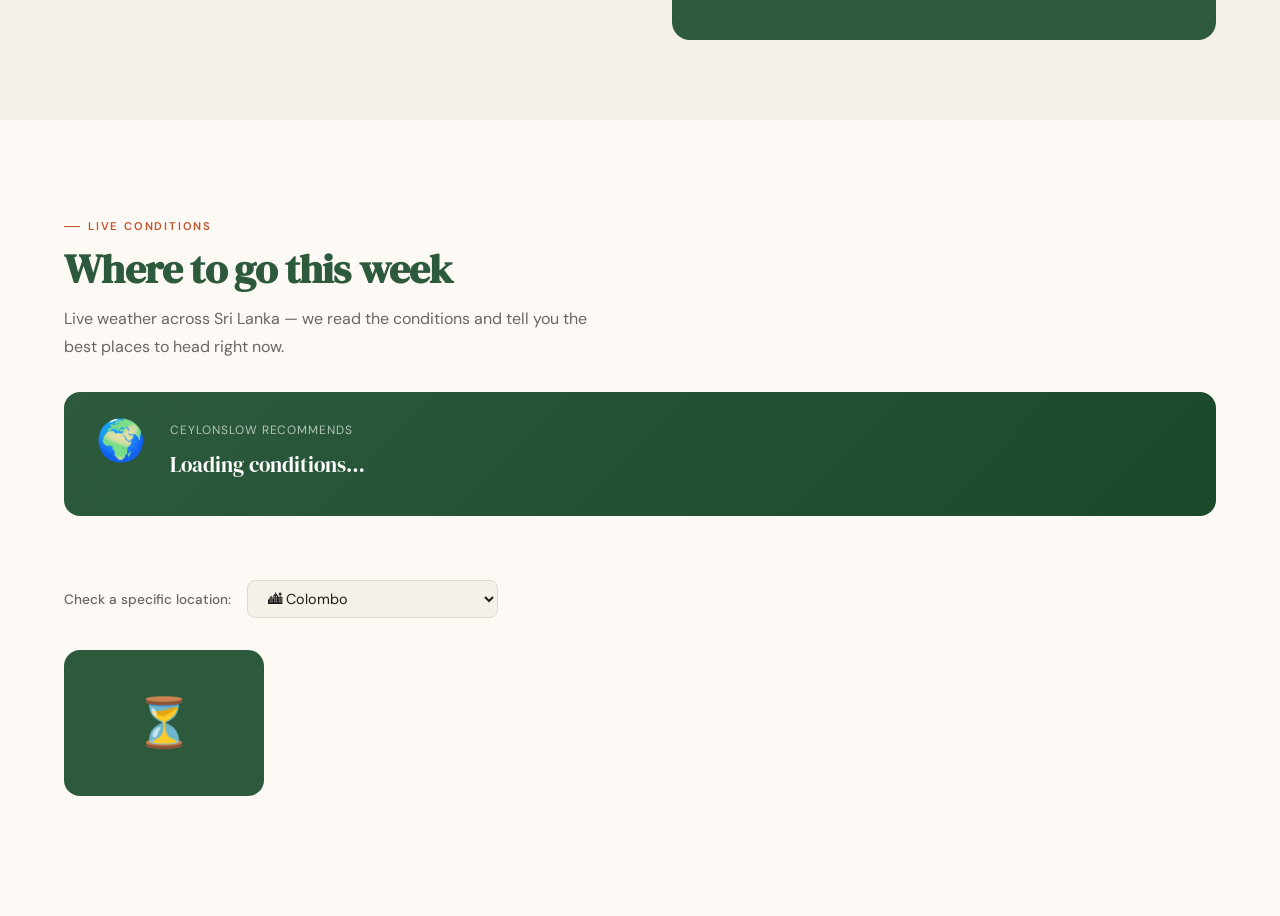
==== commit 7cf4762d: "Disable tawk.to chat widget - can re-enable later" ====
--- a/index.html
+++ b/index.html
@@ -318,289 +318,4 @@
   <div id="weather-current" style="display:flex;gap:1.5rem;flex-wrap:wrap;margin:2rem 0;align-items:center;">
     <div style="background:var(--jungle);color:white;border-radius:16px;padding:2rem 2.5rem;min-width:200px;text-align:center;">
       <div id="w-icon" style="font-size:3rem;">⏳</div>
-      <div id="w-temp" style="font-size:2.5rem;font-weight:700;margin:0.5rem 0;">--°C</div>
-      <div id="w-desc" style="font-size:0.9rem;opacity:0.85;">Loading...</div>
-      <div id="w-name" style="font-size:0.8rem;opacity:0.65;margin-top:0.25rem;">--</div>
-    </div>
-    <div style="display:grid;grid-template-columns:1fr 1fr;gap:1rem;flex:1;min-width:220px;">
-      <div style="background:var(--page);border-radius:12px;padding:1rem 1.25rem;">
-        <div style="font-size:0.75rem;color:var(--muted);margin-bottom:0.25rem;">Humidity</div>
-        <div id="w-humidity" style="font-size:1.4rem;font-weight:600;color:var(--ink);">--%</div>
-      </div>
-      <div style="background:var(--page);border-radius:12px;padding:1rem 1.25rem;">
-        <div style="font-size:0.75rem;color:var(--muted);margin-bottom:0.25rem;">Wind</div>
-        <div id="w-wind" style="font-size:1.4rem;font-weight:600;color:var(--ink);">-- km/h</div>
-      </div>
-      <div style="background:var(--page);border-radius:12px;padding:1rem 1.25rem;">
-        <div style="font-size:0.75rem;color:var(--muted);margin-bottom:0.25rem;">Feels like</div>
-        <div id="w-feels" style="font-size:1.4rem;font-weight:600;color:var(--ink);">--°C</div>
-      </div>
-      <div style="background:var(--page);border-radius:12px;padding:1rem 1.25rem;">
-        <div style="font-size:0.75rem;color:var(--muted);margin-bottom:0.25rem;">Rain today</div>
-        <div id="w-rain" style="font-size:1.4rem;font-weight:600;color:var(--ink);">-- mm</div>
-      </div>
-    </div>
-  </div>
-
-  <!-- 7-day forecast -->
-  <div id="weather-forecast" style="display:flex;gap:0.75rem;flex-wrap:wrap;"></div>
-  <p style="font-size:0.75rem;color:var(--muted);margin-top:1rem;">Data: <a href="https://open-meteo.com" target="_blank" rel="noopener" style="color:var(--muted);">Open-Meteo</a> · Updates every hour</p>
-</section>
-
-<script>
-(function(){
-  const LOCATIONS = {
-    colombo:   { name:'Colombo',            emoji:'🏙', lat:6.9271,  lon:79.8612, coast:'west',    desc:'City base, transit hub' },
-    kandy:     { name:'Kandy',              emoji:'🌿', lat:7.2906,  lon:80.6337, coast:'central', desc:'Hill country, culture' },
-    ella:      { name:'Ella',               emoji:'🚂', lat:6.8667,  lon:81.0467, coast:'central', desc:'Tea estates, hiking' },
-    hiriketiya:{ name:'Hiriketiya',         emoji:'🏄', lat:5.9667,  lon:80.5333, coast:'south',   desc:'Surf, slow beach life' },
-    arugam:    { name:'Arugam Bay',         emoji:'🌊', lat:6.8400,  lon:81.8356, coast:'east',    desc:'Best surf, east coast' },
-    riverston: { name:'Riverston, Matale',  emoji:'⛰', lat:7.4547,  lon:80.7847, coast:'central', desc:'Hidden peak, zero crowds', hidden:true },
-    nalanda:   { name:'Nalanda / Knuckles East', emoji:'🏛', lat:7.6500, lon:80.7500, coast:'central', desc:'Ancient temple, deep jungle', hidden:true },
-    haputale:  { name:'Haputale',           emoji:'🍃', lat:6.7697,  lon:80.9597, coast:'central', desc:'Quieter than Ella, misty hills', hidden:true },
-    trinco:    { name:'Trincomalee',        emoji:'⚓', lat:8.5922,  lon:81.2153, coast:'east',    desc:'Natural harbour, blue beaches', hidden:true },
-    jaffna:    { name:'Jaffna',             emoji:'🌺', lat:9.6615,  lon:80.0255, coast:'north',   desc:'Unique Tamil culture, far north', hidden:true },
-    mannar:    { name:'Mannar Island',      emoji:'🦩', lat:8.9810,  lon:79.9036, coast:'north',   desc:'Flamingos, Adam\'s Bridge, empty', hidden:true }
-  };
-
-  const WMO = {
-    0:'Clear sky',1:'Mainly clear',2:'Partly cloudy',3:'Overcast',
-    45:'Foggy',48:'Icy fog',51:'Light drizzle',53:'Drizzle',55:'Heavy drizzle',
-    61:'Light rain',63:'Rain',65:'Heavy rain',
-    80:'Rain showers',81:'Showers',82:'Heavy showers',
-    95:'Thunderstorm',96:'Thunderstorm',99:'Thunderstorm'
-  };
-  const WMO_ICON = {
-    0:'☀️',1:'🌤',2:'⛅',3:'☁️',45:'🌫',48:'🌫',
-    51:'🌦',53:'🌧',55:'🌧',61:'🌦',63:'🌧',65:'🌧',
-    80:'🌦',81:'🌧',82:'⛈',95:'⛈',96:'⛈',99:'⛈'
-  };
-  const DAYS = ['Sun','Mon','Tue','Wed','Thu','Fri','Sat'];
-
-  // Rating logic based on avg daily rain over next 3 days
-  function getRating(avgRain, code){
-    if(avgRain < 5 && code <= 2)  return { label:'Great',  color:'#2D7A4A', dot:'🟢' };
-    if(avgRain < 15 && code <= 3) return { label:'Okay',   color:'#C4912A', dot:'🟡' };
-    return                               { label:'Avoid',  color:'#C4522A', dot:'🔴' };
-  }
-
-  // Smart recommendations based on all location data
-  function buildRecommendation(allData){
-    const green = [], yellow = [], red = [];
-    Object.entries(allData).forEach(([key, d]) => {
-      const avg3 = (d.daily.precipitation_sum.slice(0,3).reduce((a,b)=>a+b,0)/3);
-      const r = getRating(avg3, d.daily.weather_code[0]);
-      if(r.label==='Great') green.push(key);
-      else if(r.label==='Okay') yellow.push(key);
-      else red.push(key);
-    });
-
-    const tips = {
-      colombo:   'Colombo is great for a day or two — explore Pettah market and Galle Face Green.',
-      kandy:     'Kandy is dry — perfect for the Temple of the Tooth and a Royal Botanical Gardens walk.',
-      ella:      'Ella is clear — ideal for Nine Arches Bridge at sunrise and the Little Adam\'s Peak hike.',
-      hiriketiya:'Hiriketiya is on — flat seas, warm water, perfect for surfing or just lying on the sand.',
-      arugam:    'Arugam Bay is firing — east coast dry season, best surf conditions of the year.'
-    };
-    const avoidTips = {
-      hiriketiya:'South coast is getting hit by the southwest monsoon this week.',
-      arugam:    'East coast is in its wet season — sea rough, roads can flood.',
-      colombo:   'Colombo is wet — good time to head inland to the hills.',
-      kandy:     'Kandy is cloudy and wet — consider heading east to Arugam Bay instead.',
-      ella:      'Ella is misty and rainy — great if you love the atmosphere, but pack rain gear.'
-    };
-
-    let title, tip;
-    if(green.length >= 3){
-      title = '✨ Great week all round — Sri Lanka is wide open';
-      tip = 'Conditions are good almost everywhere. ' + (green.includes('hiriketiya') ? tips.hiriketiya : tips[green[0]]);
-    } else if(green.includes('arugam') && red.includes('hiriketiya')){
-      title = '🌊 Head east — Arugam Bay is the pick this week';
-      tip = 'Southwest monsoon is hitting the south coast. ' + tips.arugam + ' ' + (avoidTips.hiriketiya||'');
-    } else if(green.includes('hiriketiya') && red.includes('arugam')){
-      title = '🏄 South coast is your best bet this week';
-      tip = tips.hiriketiya + ' East coast is in its wet season — stick to Hiriketiya or Weligama.';
-    } else if(green.includes('ella') || green.includes('kandy')){
-      const pick = green.includes('ella') ? 'ella' : 'kandy';
-      title = '🌿 Hill country is the sweet spot this week';
-      tip = tips[pick] + (red.includes('hiriketiya') ? ' Beaches are taking a hit from rain — head inland instead.' : '');
-    } else if(green.length > 0){
-      title = `🌤 ${LOCATIONS[green[0]].name} is the best pick right now`;
-      tip = tips[green[0]] || 'Conditions there are looking good this week.';
-    } else {
-      title = '🌧 Mixed week across the island — plan flexibly';
-      tip = 'Sri Lanka\'s weather is changeable. Check conditions closer to travel. The hill country tends to stay most accessible year-round.';
-    }
-
-    document.getElementById('rec-title').textContent = title;
-    document.getElementById('rec-tip').textContent   = tip;
-  }
-
-  // Traffic light overview cards
-  function buildOverview(allData){
-    const ov = document.getElementById('weather-overview');
-    ov.innerHTML = '';
-
-    // Popular first
-    const popular = ['colombo','kandy','ella','hiriketiya','arugam'];
-    const hidden  = ['riverston','nalanda','haputale','trinco','jaffna','mannar'];
-
-    function card(key, d){
-      const avg3 = (d.daily.precipitation_sum.slice(0,3).reduce((a,b)=>a+b,0)/3);
-      const code = d.daily.weather_code[0];
-      const r = getRating(avg3, code);
-      const loc = LOCATIONS[key];
-      return `<div style="background:var(--page);border-radius:12px;padding:0.875rem 1.1rem;display:flex;align-items:center;gap:0.6rem;flex:1;min-width:140px;cursor:pointer;" onclick="document.getElementById('weather-select').value='${key}';loadLocation('${key}')">
-        <span style="font-size:1.3rem;">${r.dot}</span>
-        <div>
-          <div style="font-size:0.85rem;font-weight:600;color:var(--ink);">${loc.emoji} ${loc.name}</div>
-          <div style="font-size:0.72rem;color:${r.color};font-weight:600;">${r.label}</div>
-          <div style="font-size:0.7rem;color:var(--muted);">${loc.desc}</div>
-        </div>
-      </div>`;
-    }
-
-    ov.innerHTML += `<div style="width:100%;font-size:0.75rem;font-weight:600;color:var(--muted);letter-spacing:0.06em;text-transform:uppercase;margin-bottom:0.25rem;">Popular destinations</div>`;
-    popular.forEach(k => { if(allData[k]) ov.innerHTML += card(k, allData[k]); });
-
-    ov.innerHTML += `<div style="width:100%;font-size:0.75rem;font-weight:600;color:var(--terra);letter-spacing:0.06em;text-transform:uppercase;margin:1rem 0 0.25rem;">✨ Hidden gems</div>`;
-    hidden.forEach(k => { if(allData[k]) ov.innerHTML += card(k, allData[k]); });
-  }
-
-  let currentLoc = 'colombo';
-  const allData  = {};
-  let fetched    = 0;
-
-  function fetchWeather(locKey, updateUI){
-    const loc = LOCATIONS[locKey];
-    const url = `https://api.open-meteo.com/v1/forecast?latitude=${loc.lat}&longitude=${loc.lon}`+
-      `&current=temperature_2m,relative_humidity_2m,apparent_temperature,weather_code,wind_speed_10m,precipitation`+
-      `&daily=weather_code,temperature_2m_max,temperature_2m_min,precipitation_sum`+
-      `&timezone=Asia%2FColombo&forecast_days=7`;
-
-    fetch(url).then(r=>r.json()).then(d=>{
-      allData[locKey] = d;
-      fetched++;
-      if(fetched === Object.keys(LOCATIONS).length){
-        buildOverview(allData);
-        buildRecommendation(allData);
-      }
-      if(updateUI){
-        const c = d.current, code = c.weather_code;
-        document.getElementById('w-icon').textContent     = WMO_ICON[code]||'🌡';
-        document.getElementById('w-temp').textContent     = Math.round(c.temperature_2m)+'°C';
-        document.getElementById('w-desc').textContent     = WMO[code]||'Unknown';
-        document.getElementById('w-name').textContent     = loc.name;
-        document.getElementById('w-humidity').textContent = c.relative_humidity_2m+'%';
-        document.getElementById('w-wind').textContent     = Math.round(c.wind_speed_10m)+' km/h';
-        document.getElementById('w-feels').textContent    = Math.round(c.apparent_temperature)+'°C';
-        document.getElementById('w-rain').textContent     = c.precipitation+' mm';
-        const fc = document.getElementById('weather-forecast');
-        fc.innerHTML = '';
-        d.daily.time.forEach((date,i)=>{
-          const day=new Date(date), dc=d.daily.weather_code[i];
-          fc.innerHTML+=`<div style="background:var(--page);border-radius:12px;padding:0.875rem 1rem;text-align:center;min-width:80px;flex:1;">
-            <div style="font-size:0.75rem;color:var(--muted);">${DAYS[day.getDay()]}</div>
-            <div style="font-size:1.5rem;margin:0.25rem 0;">${WMO_ICON[dc]||'🌡'}</div>
-            <div style="font-size:0.82rem;font-weight:600;color:var(--ink);">${Math.round(d.daily.temperature_2m_max[i])}°</div>
-            <div style="font-size:0.75rem;color:var(--muted);">${Math.round(d.daily.temperature_2m_min[i])}°</div>
-            <div style="font-size:0.7rem;color:#4a90d9;margin-top:0.2rem;">${d.daily.precipitation_sum[i]}mm</div>
-          </div>`;
-        });
-      }
-    }).catch(()=>{
-      if(updateUI) document.getElementById('w-desc').textContent='Weather unavailable';
-    });
-  }
-
-  function loadLocation(key){
-    currentLoc = key;
-    if(allData[key]) fetchWeather(key, true);
-  }
-
-  // Fetch all locations for overview + recommendation
-  Object.keys(LOCATIONS).forEach(key => fetchWeather(key, key===currentLoc));
-
-  // Dropdown switching
-  document.getElementById('weather-select').addEventListener('change', function(){
-    loadLocation(this.value);
-  });
-})();
-</script>
-
-<!-- NEWSLETTER -->
-<section class="newsletter">
-  <div class="newsletter-inner">
-    <div class="section-eyebrow" style="justify-content:center;">Stay updated</div>
-    <h2>Slow travel, delivered</h2>
-    <p>New hidden gems, updated transport guides, and nomad reviews — straight to your inbox. No spam.</p>
-    <form class="newsletter-form" novalidate>
-      <div class="email-row">
-        <input type="email" name="email" placeholder="your@email.com" aria-label="Email address" required/>
-        <button type="submit">Subscribe</button>
-      </div>
-      <p class="form-msg" aria-live="polite"></p>
-    </form>
-  </div>
-</section>
-
-<!-- FOOTER -->
-<footer>
-  <div class="footer-top">
-    <div class="footer-brand">
-      <a href="index.html" class="footer-logo"><span class="lc">Ceylon</span><span class="ls">Slow</span></a>
-      <p>The honest, community-powered guide to Sri Lanka. No middlemen, no generic lists, no paid rankings.</p>
-    </div>
-    <div class="footer-col">
-      <h4>Explore</h4>
-      <ul>
-        <li><a href="transport.html">Train routes</a></li>
-        <li><a href="transport.html#buses">Bus network</a></li>
-        <li><a href="nomad.html">Digital nomad hubs</a></li>
-        <li><a href="gems.html">Hidden gems</a></li>
-        <li><a href="transport.html#itineraries">Itineraries</a></li>
-      </ul>
-    </div>
-    <div class="footer-col">
-      <h4>Travellers</h4>
-      <ul>
-        <li><a href="safety.html">Solo female travel</a></li>
-        <li><a href="gems.html">Backpacker guide</a></li>
-        <li><a href="gems.html#surf">Surf &amp; yoga trips</a></li>
-        <li><a href="gems.html">Cultural hiking</a></li>
-        <li><a href="nomad.html#budget">Budget travel tips</a></li>
-      </ul>
-    </div>
-    <div class="footer-col">
-      <h4>Site</h4>
-      <ul>
-        <li><a href="#">About CeylonSlow</a></li>
-        <li><a href="directory.html#list">List your service</a></li>
-        <li><a href="#">Write for us</a></li>
-        <li><a href="#">Contact</a></li>
-        <li><a href="#">Affiliate disclosure</a></li>
-      </ul>
-    </div>
-  </div>
-  <div class="footer-bottom">
-    <span>© 2026 CeylonSlow · Built for slow travellers everywhere</span>
-    <span><a href="#">Privacy</a> · <a href="#">Terms</a> · <a href="#">Cookies</a></span>
-  </div>
-</footer>
-
-<script src="js/main.js"></script>
-<!--Start of Tawk.to Script-->
-<script type="text/javascript">
-var Tawk_API=Tawk_API||{}, Tawk_LoadStart=new Date();
-(function(){
-var s1=document.createElement("script"),s0=document.getElementsByTagName("script")[0];
-s1.async=true;
-s1.src='https://embed.tawk.to/6a3f7c5812c9191d4752e4cb/1js3vrfcg';
-s1.charset='UTF-8';
-s1.setAttribute('crossorigin','*');
-s0.parentNode.insertBefore(s1,s0);
-})();
-</script>
-<!--End of Tawk.to Script-->
-</body>
-</html>
+      <div
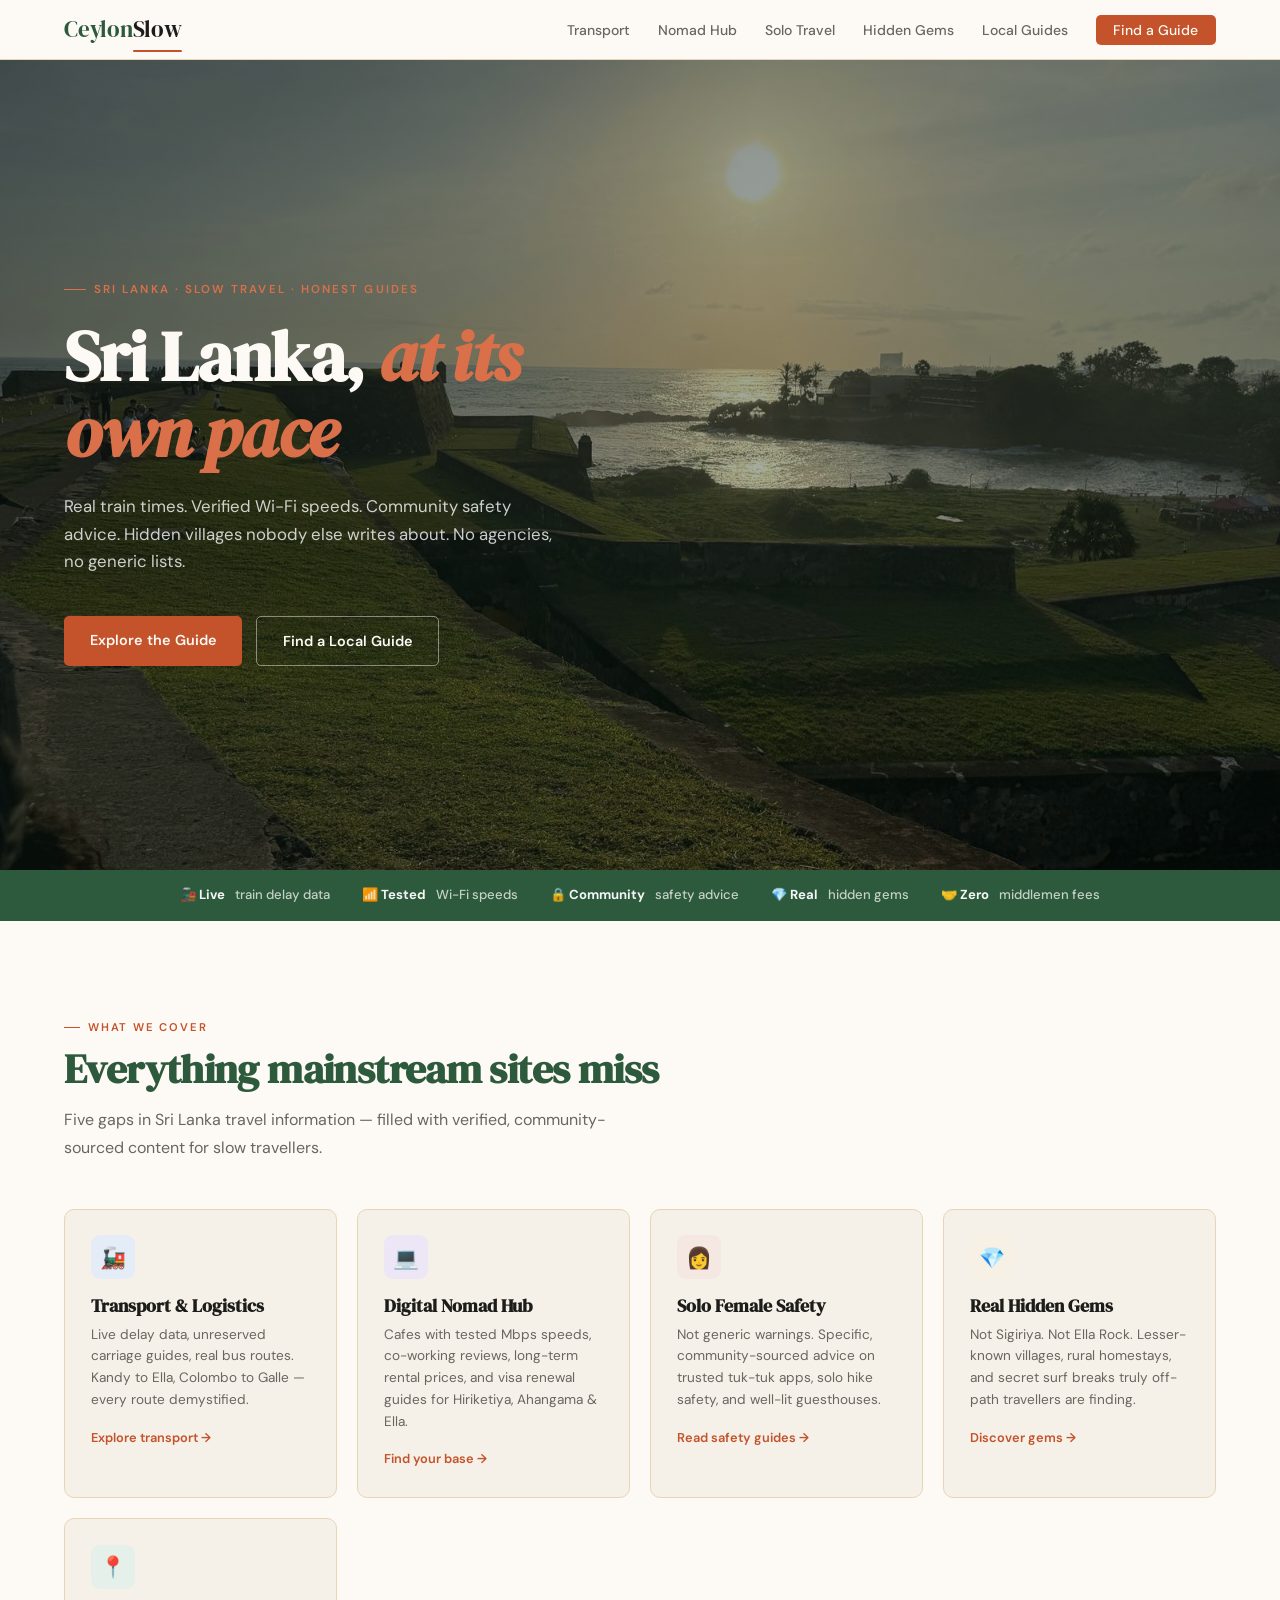
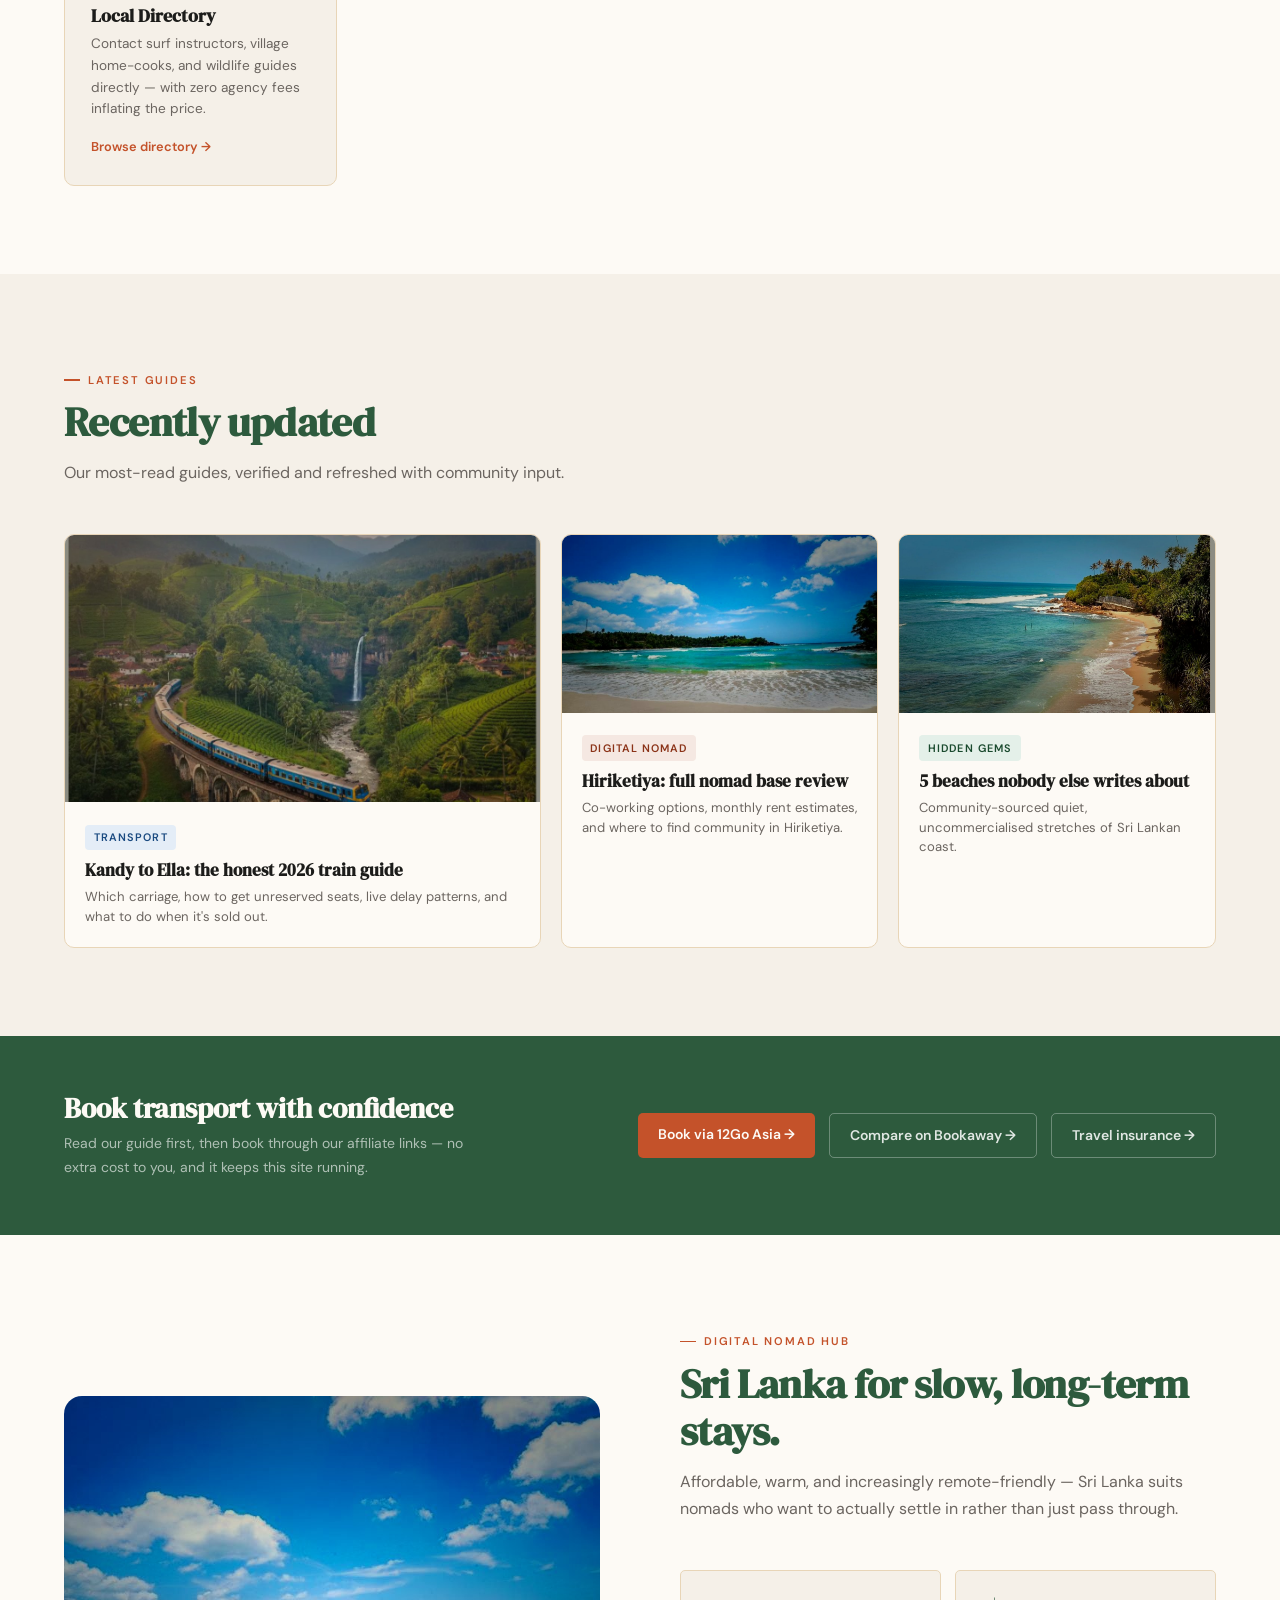
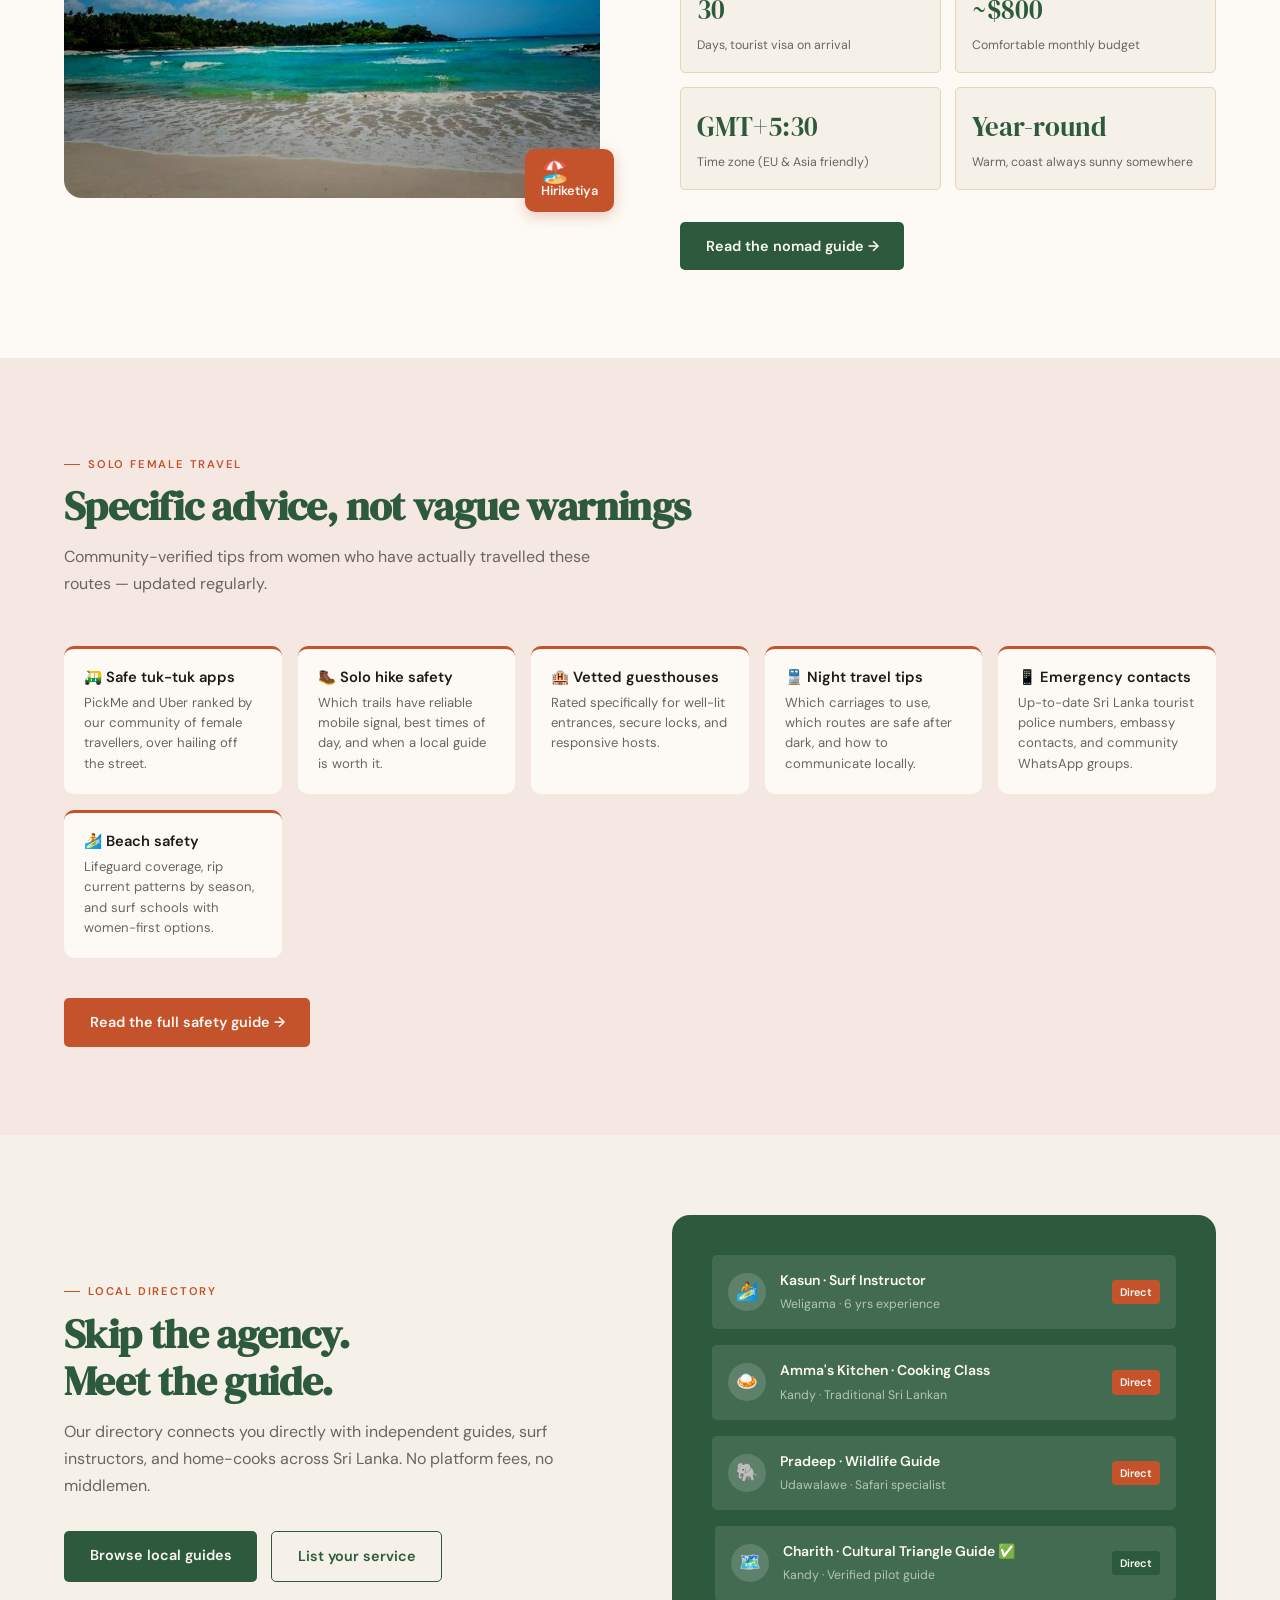
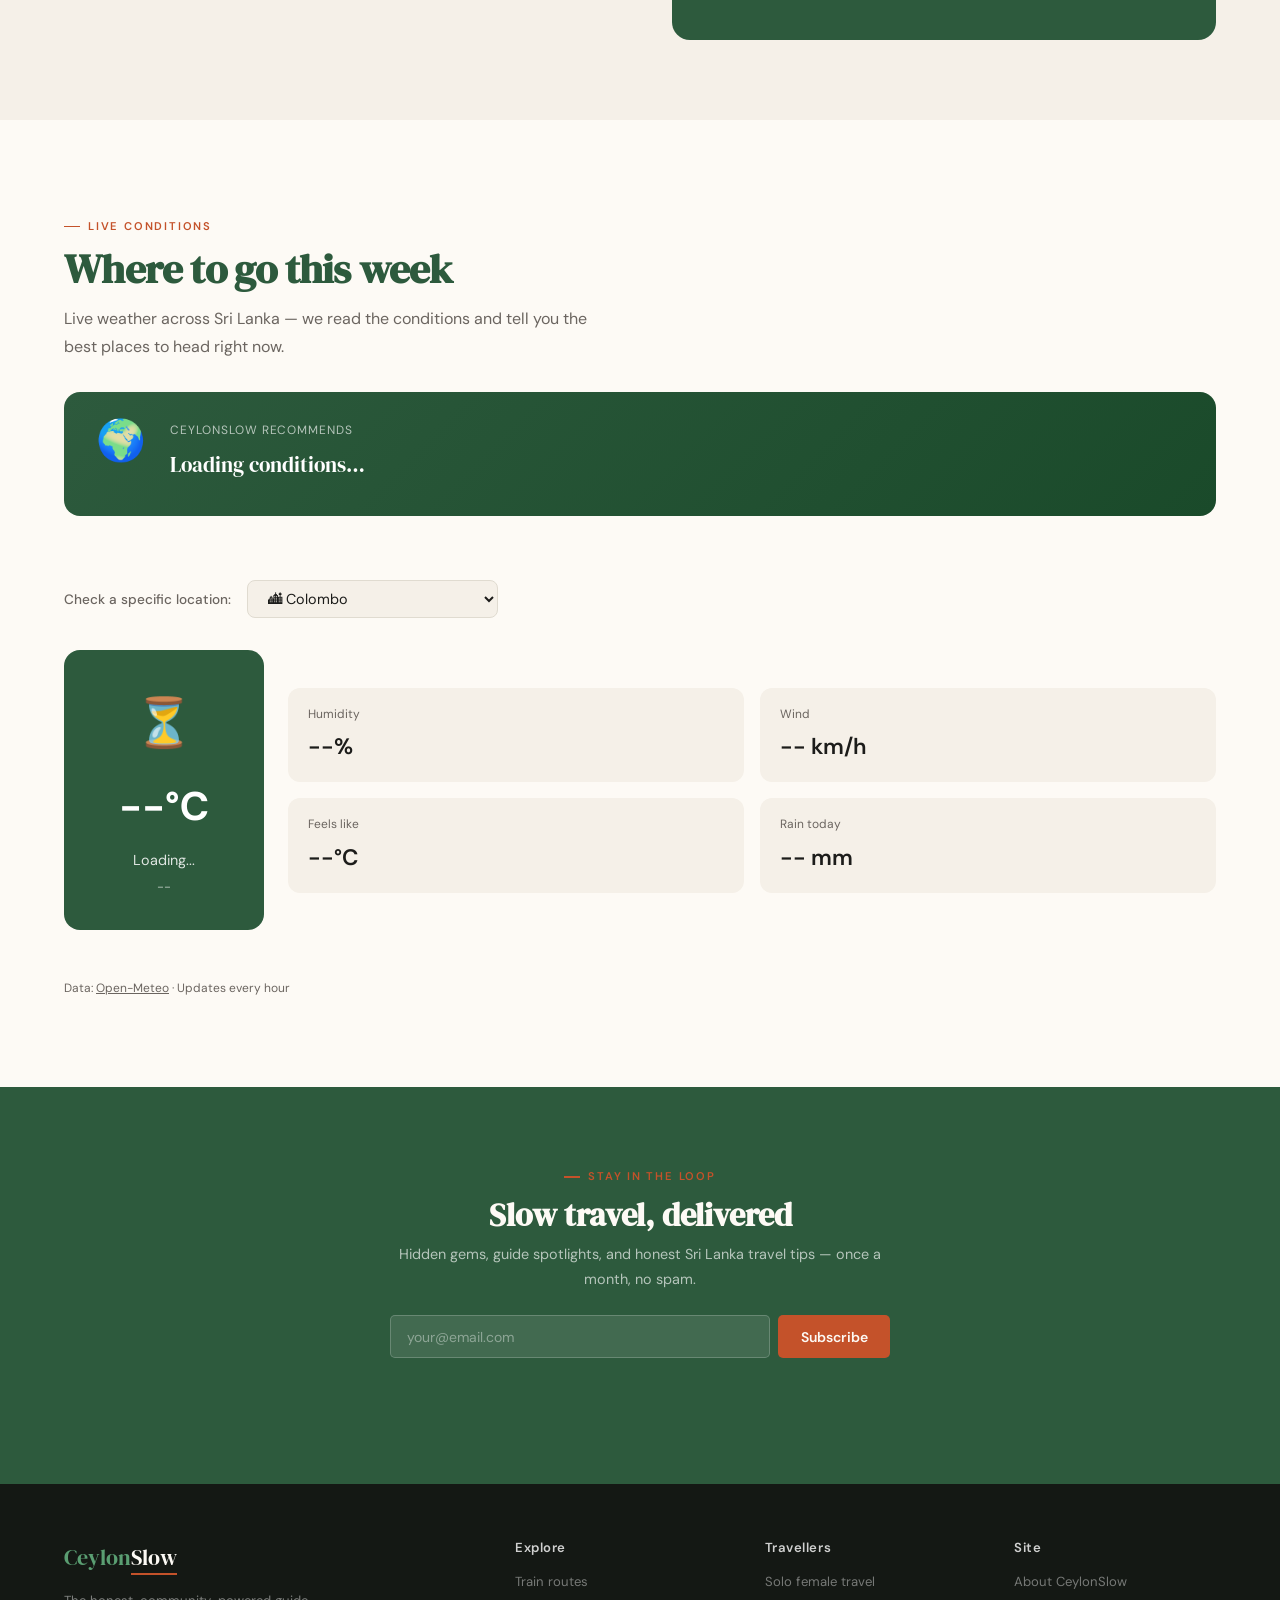
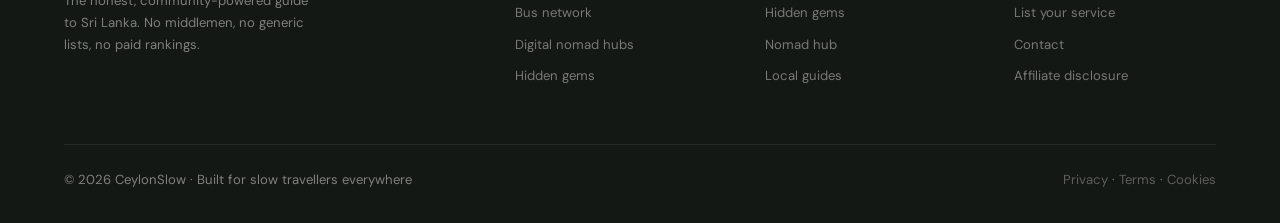
==== commit b5234e80: "Fix weather widget" ====
--- a/index.html
+++ b/index.html
@@ -315,7 +315,207 @@
   </div>
 
   <!-- Current conditions -->
+    <!-- Current conditions -->
   <div id="weather-current" style="display:flex;gap:1.5rem;flex-wrap:wrap;margin:2rem 0;align-items:center;">
     <div style="background:var(--jungle);color:white;border-radius:16px;padding:2rem 2.5rem;min-width:200px;text-align:center;">
       <div id="w-icon" style="font-size:3rem;">⏳</div>
-      <div+      <div id="w-temp" style="font-size:2.5rem;font-weight:700;margin:0.5rem 0;">--°C</div>
+      <div id="w-desc" style="font-size:0.9rem;opacity:0.85;">Loading...</div>
+      <div id="w-name" style="font-size:0.8rem;opacity:0.65;margin-top:0.25rem;">--</div>
+    </div>
+    <div style="display:grid;grid-template-columns:1fr 1fr;gap:1rem;flex:1;min-width:220px;">
+      <div style="background:var(--page);border-radius:12px;padding:1rem 1.25rem;">
+        <div style="font-size:0.75rem;color:var(--muted);margin-bottom:0.25rem;">Humidity</div>
+        <div id="w-humidity" style="font-size:1.4rem;font-weight:600;color:var(--ink);">--%</div>
+      </div>
+      <div style="background:var(--page);border-radius:12px;padding:1rem 1.25rem;">
+        <div style="font-size:0.75rem;color:var(--muted);margin-bottom:0.25rem;">Wind</div>
+        <div id="w-wind" style="font-size:1.4rem;font-weight:600;color:var(--ink);">-- km/h</div>
+      </div>
+      <div style="background:var(--page);border-radius:12px;padding:1rem 1.25rem;">
+        <div style="font-size:0.75rem;color:var(--muted);margin-bottom:0.25rem;">Feels like</div>
+        <div id="w-feels" style="font-size:1.4rem;font-weight:600;color:var(--ink);">--°C</div>
+      </div>
+      <div style="background:var(--page);border-radius:12px;padding:1rem 1.25rem;">
+        <div style="font-size:0.75rem;color:var(--muted);margin-bottom:0.25rem;">Rain today</div>
+        <div id="w-rain" style="font-size:1.4rem;font-weight:600;color:var(--ink);">-- mm</div>
+      </div>
+    </div>
+  </div>
+
+  <!-- 7-day forecast -->
+  <div id="weather-forecast" style="display:flex;gap:0.75rem;flex-wrap:wrap;"></div>
+  <p style="font-size:0.75rem;color:var(--muted);margin-top:1rem;">Data: <a href="https://open-meteo.com" target="_blank" rel="noopener" style="color:var(--muted);">Open-Meteo</a> · Updates every hour</p>
+</section>
+
+<script>
+(function(){
+  const LOCATIONS = {
+    colombo:   { name:'Colombo',            emoji:'🏙', lat:6.9271,  lon:79.8612, coast:'west',    desc:'City base, transit hub' },
+    kandy:     { name:'Kandy',              emoji:'🌿', lat:7.2906,  lon:80.6337, coast:'central', desc:'Hill country, culture' },
+    ella:      { name:'Ella',               emoji:'🚂', lat:6.8667,  lon:81.0467, coast:'central', desc:'Tea estates, hiking' },
+    hiriketiya:{ name:'Hiriketiya',         emoji:'🏄', lat:5.9667,  lon:80.5333, coast:'south',   desc:'Surf, slow beach life' },
+    arugam:    { name:'Arugam Bay',         emoji:'🌊', lat:6.8400,  lon:81.8356, coast:'east',    desc:'Best surf, east coast' },
+    riverston: { name:'Riverston, Matale',  emoji:'⛰', lat:7.4547,  lon:80.7847, coast:'central', desc:'Hidden peak, zero crowds' },
+    nalanda:   { name:'Nalanda / Knuckles', emoji:'🏛', lat:7.6500,  lon:80.7500, coast:'central', desc:'Ancient temple, deep jungle' },
+    haputale:  { name:'Haputale',           emoji:'🍃', lat:6.7697,  lon:80.9597, coast:'central', desc:'Quieter than Ella, misty hills' },
+    trinco:    { name:'Trincomalee',        emoji:'⚓', lat:8.5922,  lon:81.2153, coast:'east',    desc:'Natural harbour, blue beaches' },
+    jaffna:    { name:'Jaffna',             emoji:'🌺', lat:9.6615,  lon:80.0255, coast:'north',   desc:'Unique Tamil culture, far north' },
+    mannar:    { name:'Mannar Island',      emoji:'🦩', lat:8.9810,  lon:79.9036, coast:'north',   desc:"Flamingos, Adam's Bridge, empty" }
+  };
+  const WMO = {0:'Clear sky',1:'Mainly clear',2:'Partly cloudy',3:'Overcast',45:'Foggy',51:'Light drizzle',53:'Drizzle',55:'Heavy drizzle',61:'Light rain',63:'Rain',65:'Heavy rain',80:'Rain showers',81:'Showers',82:'Heavy showers',95:'Thunderstorm',96:'Thunderstorm',99:'Thunderstorm'};
+  const WMO_ICON = {0:'☀️',1:'🌤',2:'⛅',3:'☁️',45:'🌫',51:'🌦',53:'🌧',55:'🌧',61:'🌦',63:'🌧',65:'🌧',80:'🌦',81:'🌧',82:'⛈',95:'⛈',96:'⛈',99:'⛈'};
+  const DAYS = ['Sun','Mon','Tue','Wed','Thu','Fri','Sat'];
+
+  function getRating(avgRain, code){
+    if(avgRain < 15 && code <= 3)  return { label:'Great',     color:'#2D7A4A', dot:'🟢' };
+    if(avgRain < 35 || code <= 55) return { label:'Some rain', color:'#C4912A', dot:'🟡' };
+    if(avgRain < 60 && code < 95)  return { label:'Wet week',  color:'#b06020', dot:'🟠' };
+    return                                { label:'Heavy rain', color:'#C4522A', dot:'🔴' };
+  }
+
+  function buildRecommendation(allData){
+    const green=[], yellow=[], red=[];
+    Object.entries(allData).forEach(([key,d])=>{
+      const avg3=(d.daily.precipitation_sum.slice(0,3).reduce((a,b)=>a+b,0)/3);
+      const r=getRating(avg3,d.daily.weather_code[0]);
+      if(r.label==='Great') green.push(key);
+      else if(r.label==='Some rain'||r.label==='Wet week') yellow.push(key);
+      else red.push(key);
+    });
+    const tips={colombo:'Colombo is great for a day or two — explore Pettah market and Galle Face Green.',kandy:'Kandy is dry — perfect for the Temple of the Tooth and Royal Botanical Gardens.',ella:'Ella is clear — ideal for Nine Arches Bridge at sunrise and the Little Adam's Peak hike.',hiriketiya:'Hiriketiya is on — flat seas, warm water, perfect for surfing or just lying on the sand.',arugam:'Arugam Bay is firing — east coast dry season, best surf conditions of the year.',riverston:'Riverston Peak is clear — perfect for the viewpoint hike with zero crowds.',haputale:'Haputale is beautiful in clear weather — misty valleys and tea estate walks.',trinco:'Trincomalee is looking great — turquoise bays and warm calm water.',jaffna:'Jaffna is open — explore the fort, the temples and the extraordinary northern cuisine.',mannar:'Mannar is dry — spot flamingos at the lagoon and walk the empty beach alone.'};
+    let title, tip;
+    if(green.length>=3){title='✨ Great week all round — Sri Lanka is wide open';tip='Conditions are good almost everywhere. '+(tips[green[0]]||'');}
+    else if(green.includes('arugam')&&red.includes('hiriketiya')){title='🌊 Head east — Arugam Bay is the pick this week';tip='Southwest monsoon is hitting the south coast. '+tips.arugam;}
+    else if(green.includes('hiriketiya')&&!green.includes('arugam')){title='🏄 South coast is your best bet this week';tip=tips.hiriketiya+' East coast is in its wet season.';}
+    else if(green.includes('riverston')||green.includes('haputale')){const p=green.includes('riverston')?'riverston':'haputale';title='🌿 Hill country hidden gems are shining this week';tip=tips[p];}
+    else if(green.length>0){title='🌤 '+(LOCATIONS[green[0]].name)+' is the best pick right now';tip=tips[green[0]]||'Conditions there are looking good.';}
+    else{title='🌧 Mixed week — plan flexibly';tip='Sri Lanka's weather is changeable. The hill country tends to stay accessible year-round.';}
+    document.getElementById('rec-title').textContent=title;
+    document.getElementById('rec-tip').textContent=tip;
+  }
+
+  function buildOverview(allData){
+    const ov=document.getElementById('weather-overview');
+    ov.innerHTML='';
+    const popular=['colombo','kandy','ella','hiriketiya','arugam'];
+    const hidden=['riverston','nalanda','haputale','trinco','jaffna','mannar'];
+    function card(key,d){
+      const avg3=(d.daily.precipitation_sum.slice(0,3).reduce((a,b)=>a+b,0)/3);
+      const r=getRating(avg3,d.daily.weather_code[0]);
+      const loc=LOCATIONS[key];
+      return `<div style="background:var(--page);border-radius:12px;padding:0.875rem 1.1rem;display:flex;align-items:center;gap:0.6rem;flex:1;min-width:140px;cursor:pointer;" onclick="document.getElementById('weather-select').value='${key}';loadLocation('${key}')"><span style="font-size:1.3rem;">${r.dot}</span><div><div style="font-size:0.85rem;font-weight:600;color:var(--ink);">${loc.emoji} ${loc.name}</div><div style="font-size:0.72rem;color:${r.color};font-weight:600;">${r.label}</div><div style="font-size:0.7rem;color:var(--muted);">${loc.desc}</div></div></div>`;
+    }
+    ov.innerHTML+=`<div style="width:100%;font-size:0.75rem;font-weight:600;color:var(--muted);letter-spacing:0.06em;text-transform:uppercase;margin-bottom:0.25rem;">Popular destinations</div>`;
+    popular.forEach(k=>{if(allData[k])ov.innerHTML+=card(k,allData[k]);});
+    ov.innerHTML+=`<div style="width:100%;font-size:0.75rem;font-weight:600;color:var(--terra);letter-spacing:0.06em;text-transform:uppercase;margin:1rem 0 0.25rem;">✨ Hidden gems</div>`;
+    hidden.forEach(k=>{if(allData[k])ov.innerHTML+=card(k,allData[k]);});
+  }
+
+  let currentLoc='colombo', allData={}, fetched=0;
+  const total=Object.keys(LOCATIONS).length;
+
+  function updateCurrentUI(locKey,d){
+    const c=d.current, code=c.weather_code, loc=LOCATIONS[locKey];
+    document.getElementById('w-icon').textContent=WMO_ICON[code]||'🌡';
+    document.getElementById('w-temp').textContent=Math.round(c.temperature_2m)+'°C';
+    document.getElementById('w-desc').textContent=WMO[code]||'Unknown';
+    document.getElementById('w-name').textContent=loc.name;
+    document.getElementById('w-humidity').textContent=c.relative_humidity_2m+'%';
+    document.getElementById('w-wind').textContent=Math.round(c.wind_speed_10m)+' km/h';
+    document.getElementById('w-feels').textContent=Math.round(c.apparent_temperature)+'°C';
+    document.getElementById('w-rain').textContent=c.precipitation+' mm';
+    const fc=document.getElementById('weather-forecast');
+    fc.innerHTML='';
+    d.daily.time.forEach((date,i)=>{
+      const day=new Date(date),dc=d.daily.weather_code[i];
+      fc.innerHTML+=`<div style="background:var(--page);border-radius:12px;padding:0.875rem 1rem;text-align:center;min-width:80px;flex:1;"><div style="font-size:0.75rem;color:var(--muted);">${DAYS[day.getDay()]}</div><div style="font-size:1.5rem;margin:0.25rem 0;">${WMO_ICON[dc]||'🌡'}</div><div style="font-size:0.82rem;font-weight:600;color:var(--ink);">${Math.round(d.daily.temperature_2m_max[i])}°</div><div style="font-size:0.75rem;color:var(--muted);">${Math.round(d.daily.temperature_2m_min[i])}°</div><div style="font-size:0.7rem;color:#4a90d9;margin-top:0.2rem;">${d.daily.precipitation_sum[i]}mm</div></div>`;
+    });
+  }
+
+  function fetchWeather(locKey,updateUI){
+    const loc=LOCATIONS[locKey];
+    const url=`https://api.open-meteo.com/v1/forecast?latitude=${loc.lat}&longitude=${loc.lon}&current=temperature_2m,relative_humidity_2m,apparent_temperature,weather_code,wind_speed_10m,precipitation&daily=weather_code,temperature_2m_max,temperature_2m_min,precipitation_sum&timezone=Asia%2FColombo&forecast_days=7`;
+    fetch(url).then(r=>r.json()).then(d=>{
+      allData[locKey]=d;
+      fetched++;
+      if(fetched>=total){buildOverview(allData);buildRecommendation(allData);}
+      if(updateUI) updateCurrentUI(locKey,d);
+    }).catch(()=>{
+      fetched++;
+      if(fetched>=total&&Object.keys(allData).length>0){buildOverview(allData);buildRecommendation(allData);}
+      if(updateUI) document.getElementById('w-desc').textContent='Weather unavailable';
+    });
+  }
+
+  function loadLocation(key){
+    currentLoc=key;
+    if(allData[key]) updateCurrentUI(key,allData[key]);
+    else fetchWeather(key,true);
+  }
+
+  Object.keys(LOCATIONS).forEach(key=>fetchWeather(key,key===currentLoc));
+  document.getElementById('weather-select').addEventListener('change',function(){loadLocation(this.value);});
+})();
+</script>
+
+<!-- NEWSLETTER -->
+<section class="newsletter">
+  <div class="newsletter-inner">
+    <div class="section-eyebrow" style="justify-content:center;">Stay in the loop</div>
+    <h2>Slow travel, delivered</h2>
+    <p>Hidden gems, guide spotlights, and honest Sri Lanka travel tips — once a month, no spam.</p>
+    <form class="newsletter-form" novalidate>
+      <div class="email-row">
+        <input type="email" name="email" placeholder="your@email.com" required/>
+        <button type="submit">Subscribe</button>
+      </div>
+      <p class="form-msg" aria-live="polite"></p>
+    </form>
+  </div>
+</section>
+
+<footer>
+  <div class="footer-top">
+    <div class="footer-brand">
+      <a href="index.html" class="footer-logo"><span class="lc">Ceylon</span><span class="ls">Slow</span></a>
+      <p>The honest, community-powered guide to Sri Lanka. No middlemen, no generic lists, no paid rankings.</p>
+    </div>
+    <div class="footer-col">
+      <h4>Explore</h4>
+      <ul>
+        <li><a href="transport.html">Train routes</a></li>
+        <li><a href="transport.html#buses">Bus network</a></li>
+        <li><a href="nomad.html">Digital nomad hubs</a></li>
+        <li><a href="gems.html">Hidden gems</a></li>
+      </ul>
+    </div>
+    <div class="footer-col">
+      <h4>Travellers</h4>
+      <ul>
+        <li><a href="safety.html">Solo female travel</a></li>
+        <li><a href="gems.html">Hidden gems</a></li>
+        <li><a href="nomad.html">Nomad hub</a></li>
+        <li><a href="directory.html">Local guides</a></li>
+      </ul>
+    </div>
+    <div class="footer-col">
+      <h4>Site</h4>
+      <ul>
+        <li><a href="#">About CeylonSlow</a></li>
+        <li><a href="directory.html#list">List your service</a></li>
+        <li><a href="#">Contact</a></li>
+        <li><a href="#">Affiliate disclosure</a></li>
+      </ul>
+    </div>
+  </div>
+  <div class="footer-bottom">
+    <span>© 2026 CeylonSlow · Built for slow travellers everywhere</span>
+    <span><a href="#">Privacy</a> · <a href="#">Terms</a> · <a href="#">Cookies</a></span>
+  </div>
+</footer>
+
+<script src="js/main.js"></script>
+<!-- TAWK CHAT DISABLED - to re-enable, paste the tawk.to script here -->
+</body>
+</html>
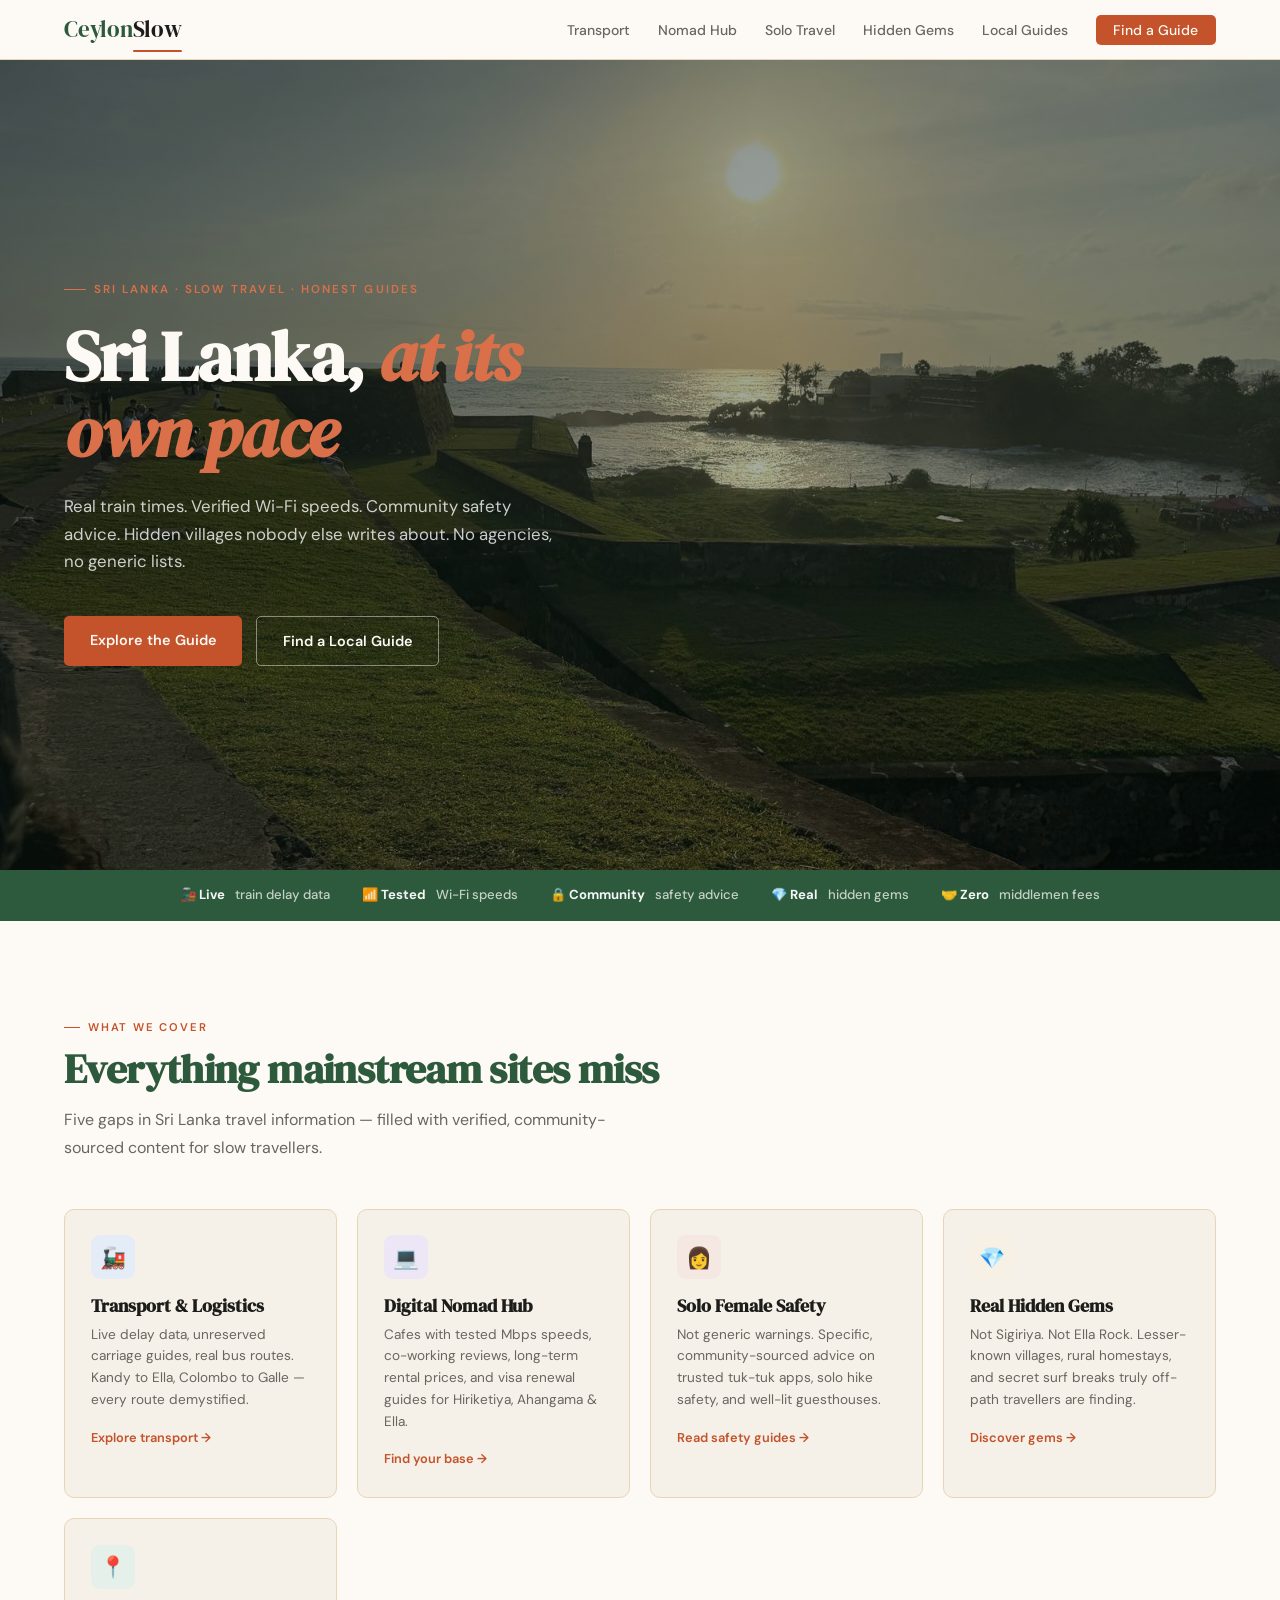
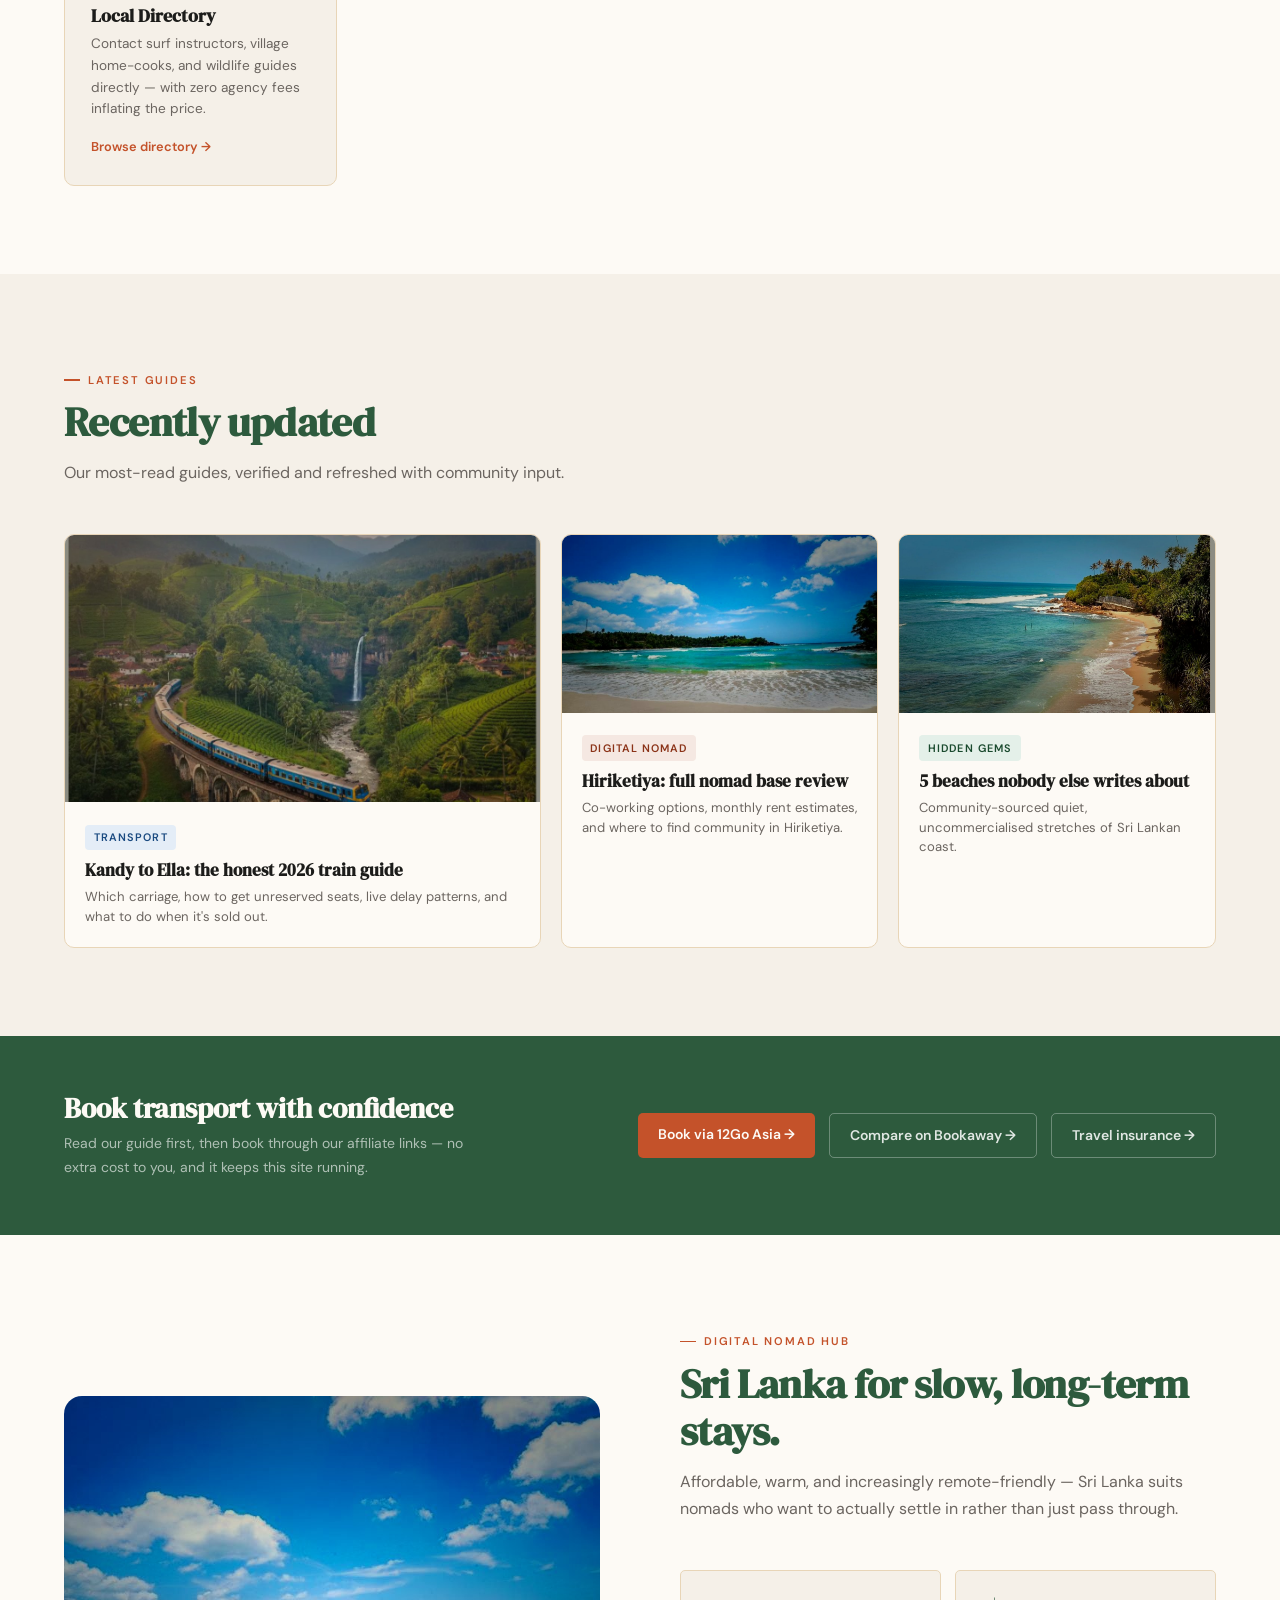
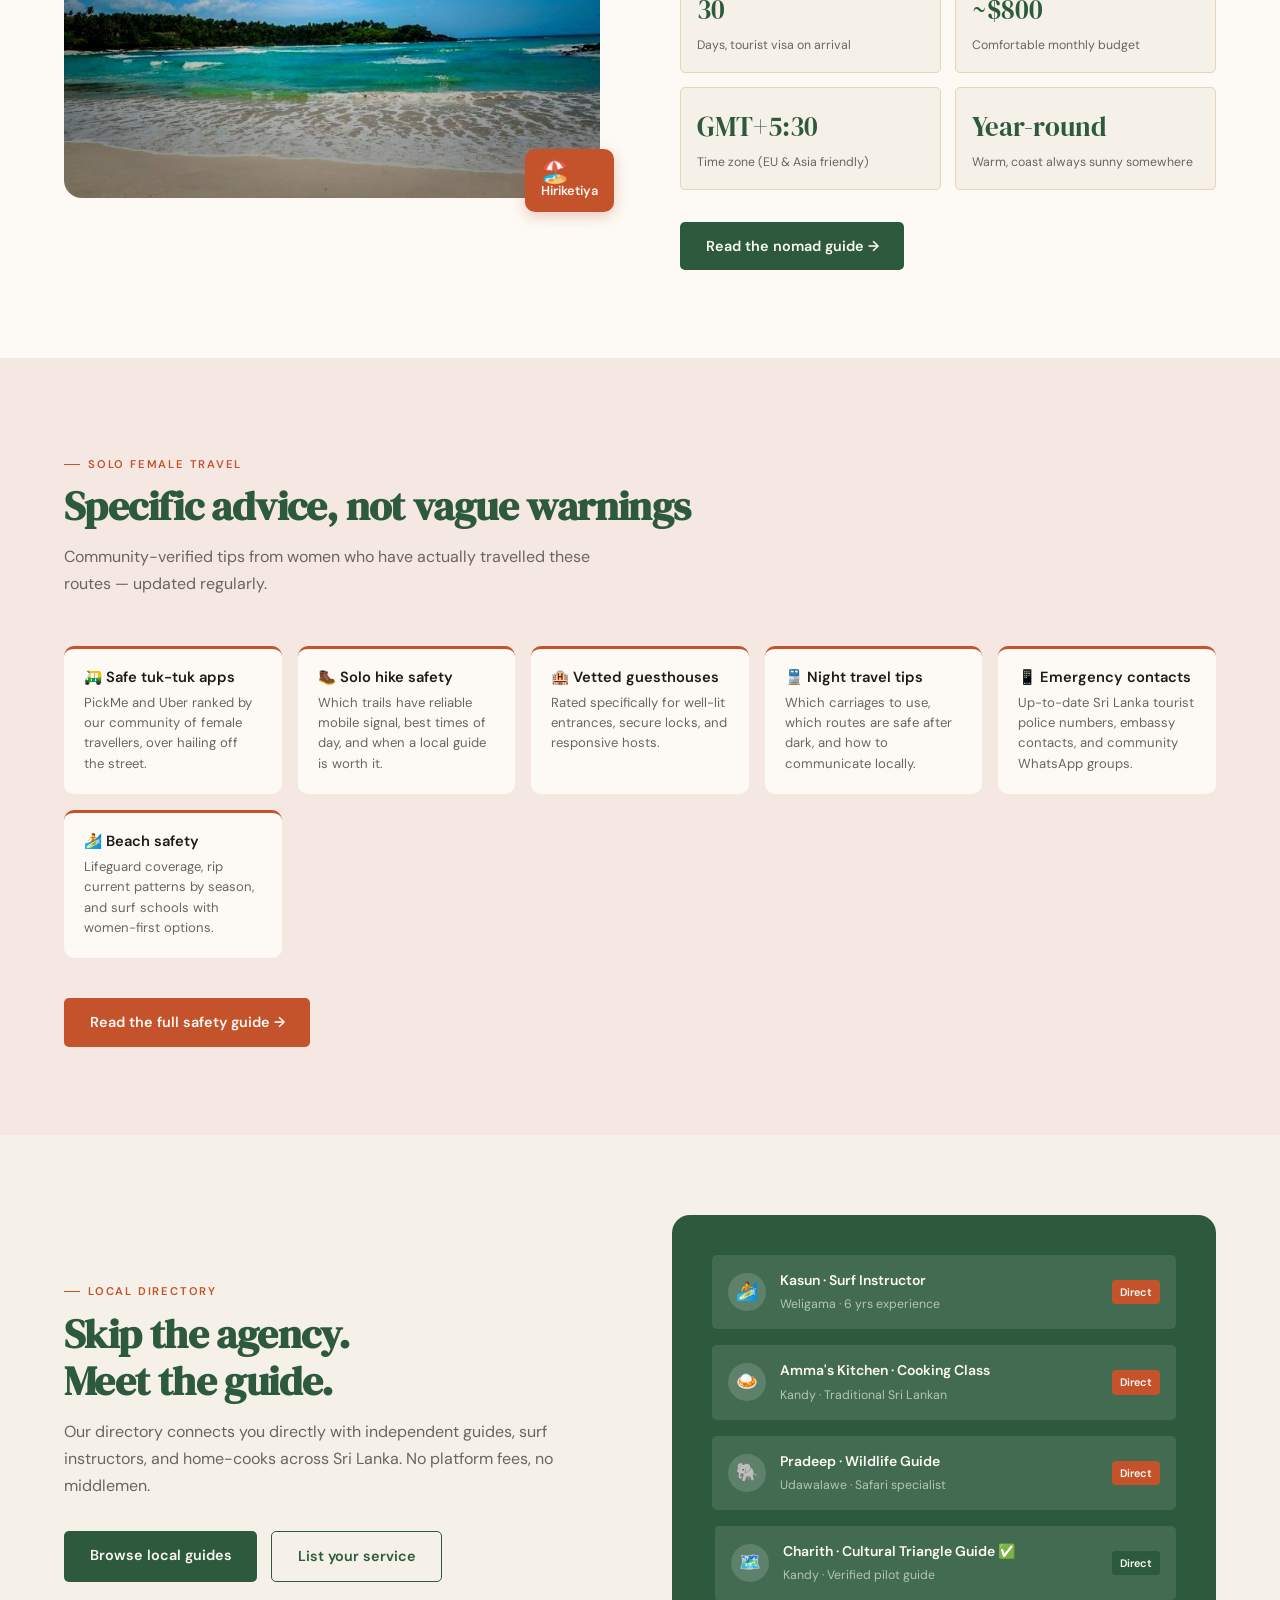
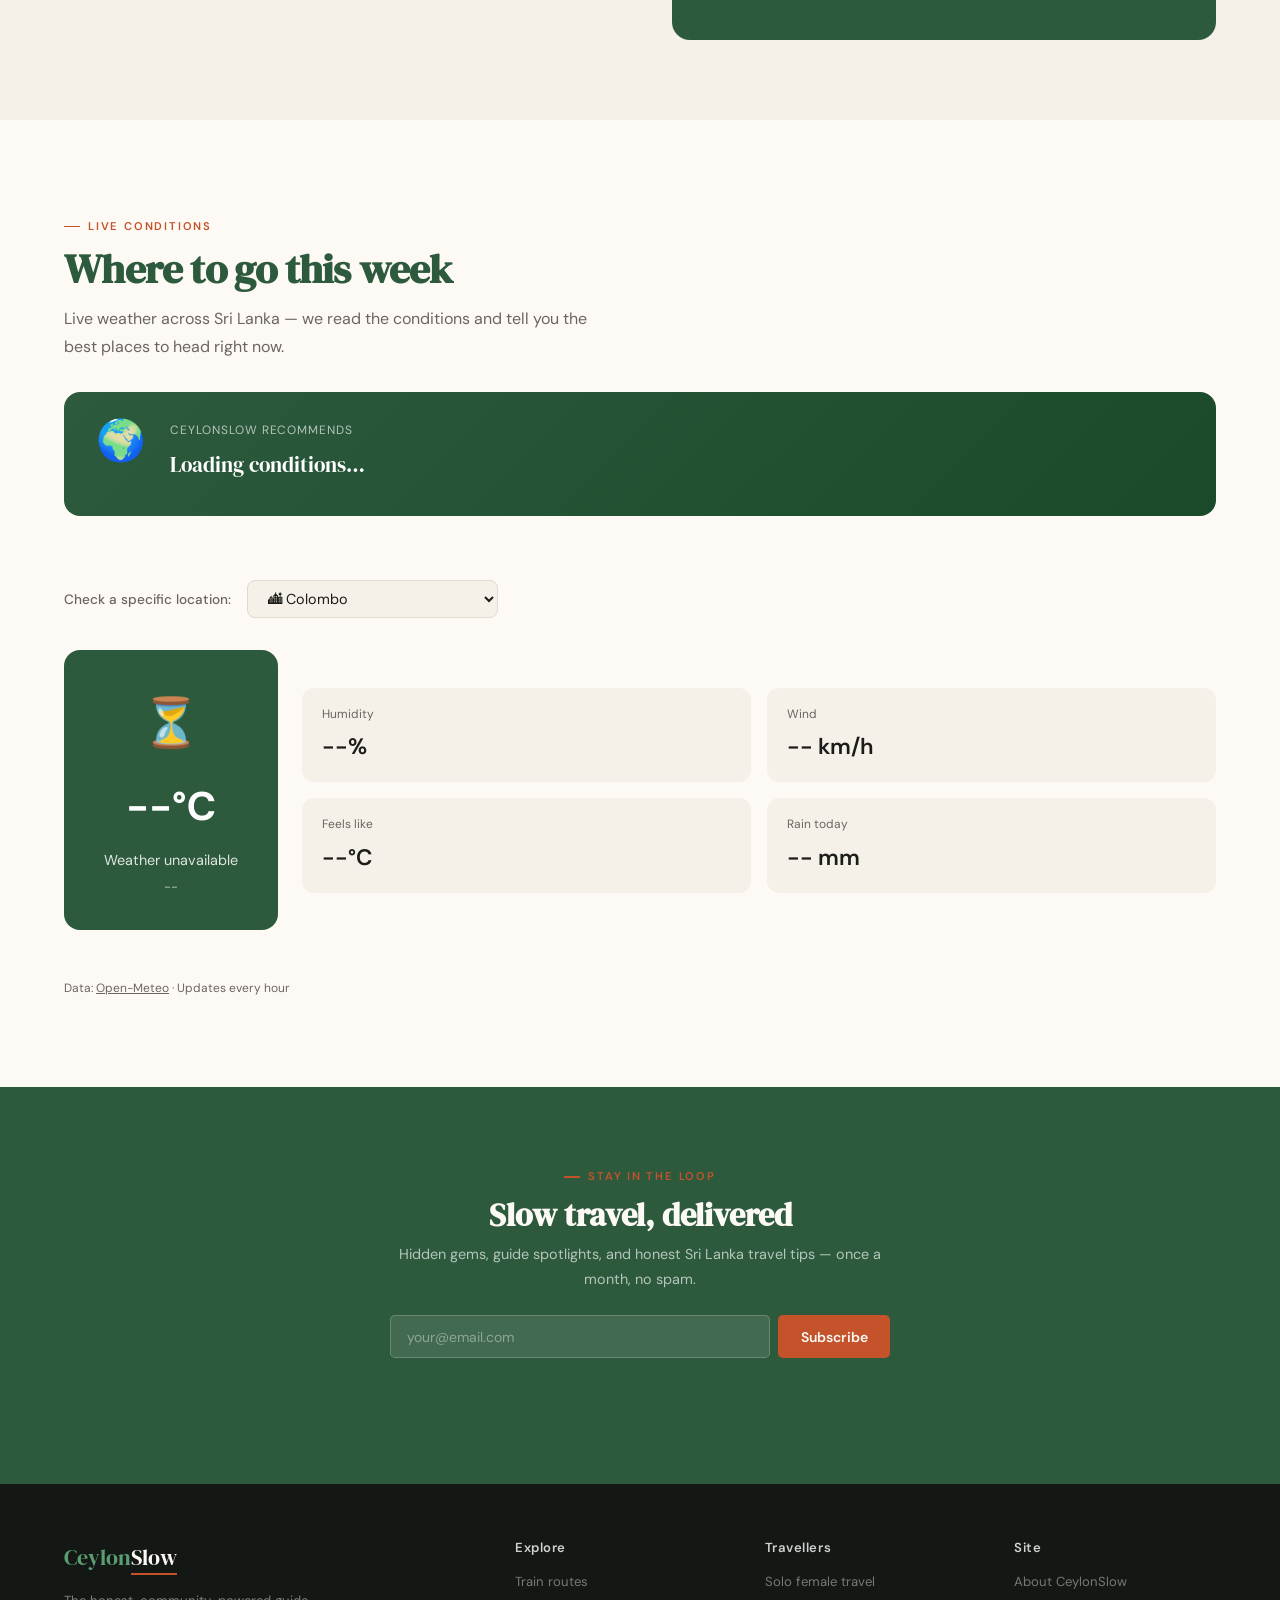
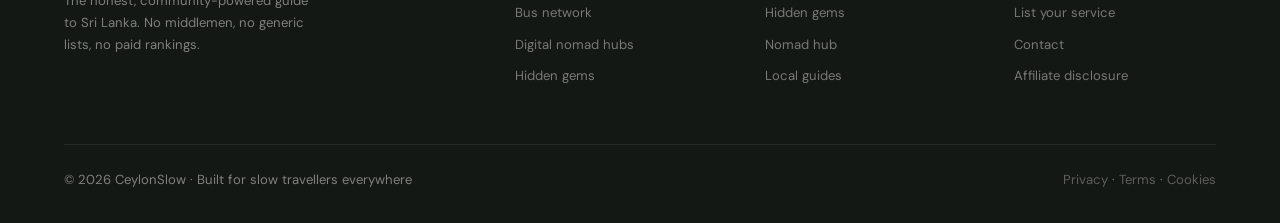
==== commit b8841069: "Fix JS apostrophe syntax error in weather widget" ====
--- a/index.html
+++ b/index.html
@@ -383,14 +383,14 @@
       else if(r.label==='Some rain'||r.label==='Wet week') yellow.push(key);
       else red.push(key);
     });
-    const tips={colombo:'Colombo is great for a day or two — explore Pettah market and Galle Face Green.',kandy:'Kandy is dry — perfect for the Temple of the Tooth and Royal Botanical Gardens.',ella:'Ella is clear — ideal for Nine Arches Bridge at sunrise and the Little Adam's Peak hike.',hiriketiya:'Hiriketiya is on — flat seas, warm water, perfect for surfing or just lying on the sand.',arugam:'Arugam Bay is firing — east coast dry season, best surf conditions of the year.',riverston:'Riverston Peak is clear — perfect for the viewpoint hike with zero crowds.',haputale:'Haputale is beautiful in clear weather — misty valleys and tea estate walks.',trinco:'Trincomalee is looking great — turquoise bays and warm calm water.',jaffna:'Jaffna is open — explore the fort, the temples and the extraordinary northern cuisine.',mannar:'Mannar is dry — spot flamingos at the lagoon and walk the empty beach alone.'};
+    const tips={colombo:'Colombo is great for a day or two — explore Pettah market and Galle Face Green.',kandy:'Kandy is dry — perfect for the Temple of the Tooth and Royal Botanical Gardens.',ella:"Ella is clear — ideal for Nine Arches Bridge at sunrise and the Little Adam's Peak hike.",hiriketiya:'Hiriketiya is on — flat seas, warm water, perfect for surfing or just lying on the sand.',arugam:'Arugam Bay is firing — east coast dry season, best surf conditions of the year.',riverston:'Riverston Peak is clear — perfect for the viewpoint hike with zero crowds.',haputale:'Haputale is beautiful in clear weather — misty valleys and tea estate walks.',trinco:'Trincomalee is looking great — turquoise bays and warm calm water.',jaffna:'Jaffna is open — explore the fort, the temples and the extraordinary northern cuisine.',mannar:'Mannar is dry — spot flamingos at the lagoon and walk the empty beach alone.'};
     let title, tip;
     if(green.length>=3){title='✨ Great week all round — Sri Lanka is wide open';tip='Conditions are good almost everywhere. '+(tips[green[0]]||'');}
     else if(green.includes('arugam')&&red.includes('hiriketiya')){title='🌊 Head east — Arugam Bay is the pick this week';tip='Southwest monsoon is hitting the south coast. '+tips.arugam;}
     else if(green.includes('hiriketiya')&&!green.includes('arugam')){title='🏄 South coast is your best bet this week';tip=tips.hiriketiya+' East coast is in its wet season.';}
     else if(green.includes('riverston')||green.includes('haputale')){const p=green.includes('riverston')?'riverston':'haputale';title='🌿 Hill country hidden gems are shining this week';tip=tips[p];}
     else if(green.length>0){title='🌤 '+(LOCATIONS[green[0]].name)+' is the best pick right now';tip=tips[green[0]]||'Conditions there are looking good.';}
-    else{title='🌧 Mixed week — plan flexibly';tip='Sri Lanka's weather is changeable. The hill country tends to stay accessible year-round.';}
+    else{title='🌧 Mixed week — plan flexibly';tip="Sri Lanka's weather is changeable. The hill country tends to stay accessible year-round.";}
     document.getElementById('rec-title').textContent=title;
     document.getElementById('rec-tip').textContent=tip;
   }
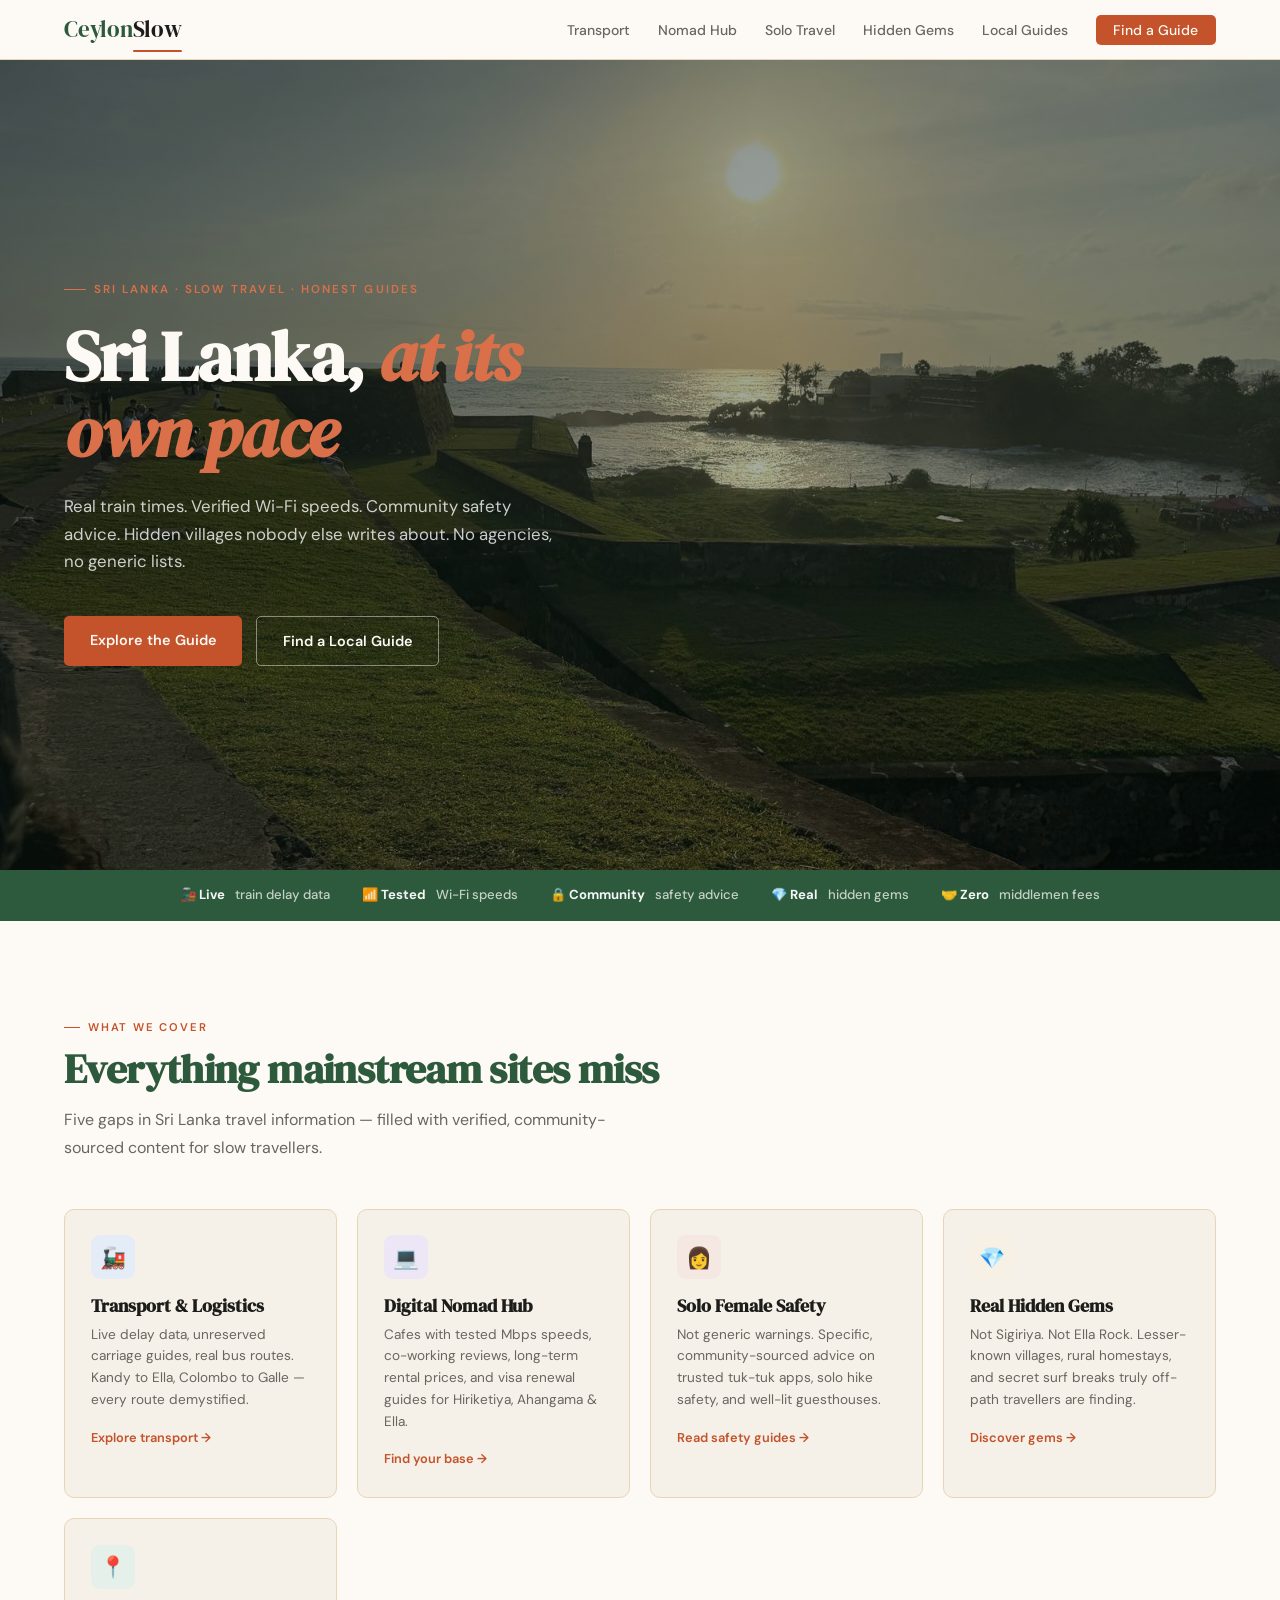
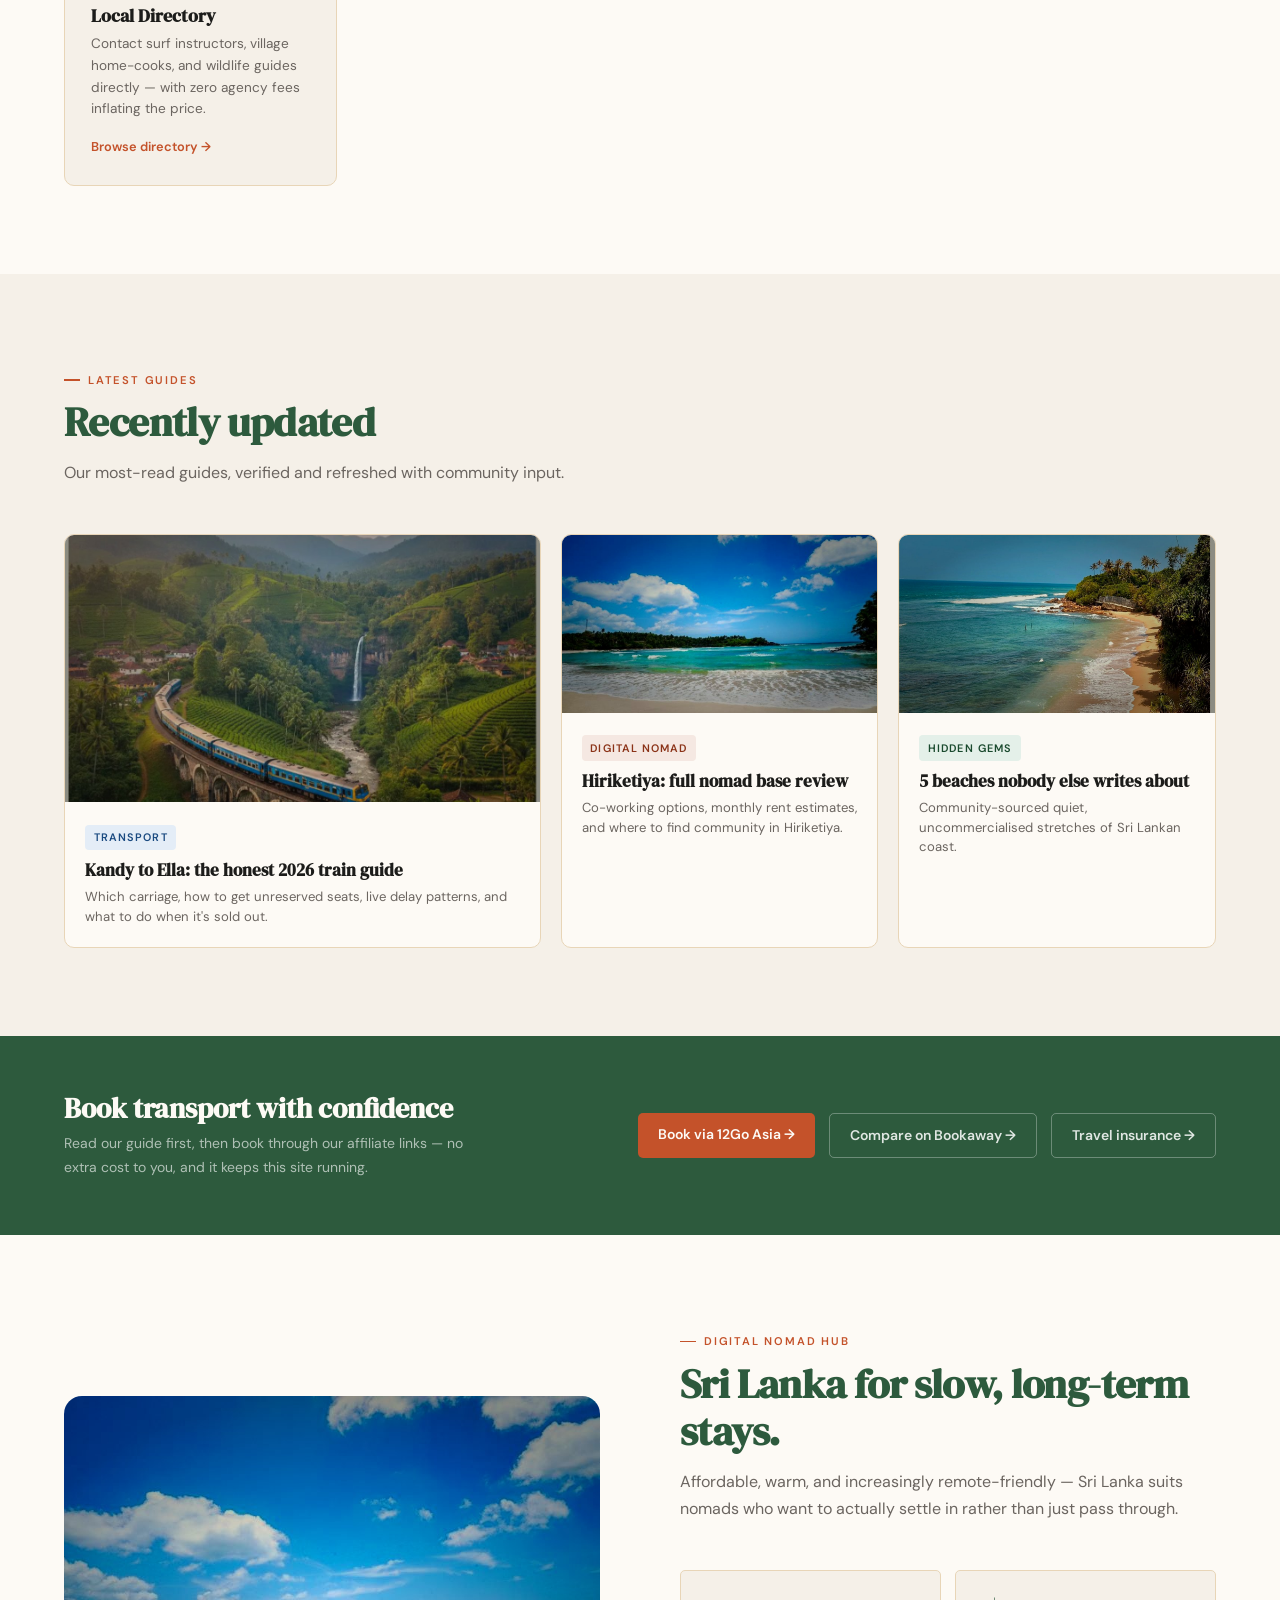
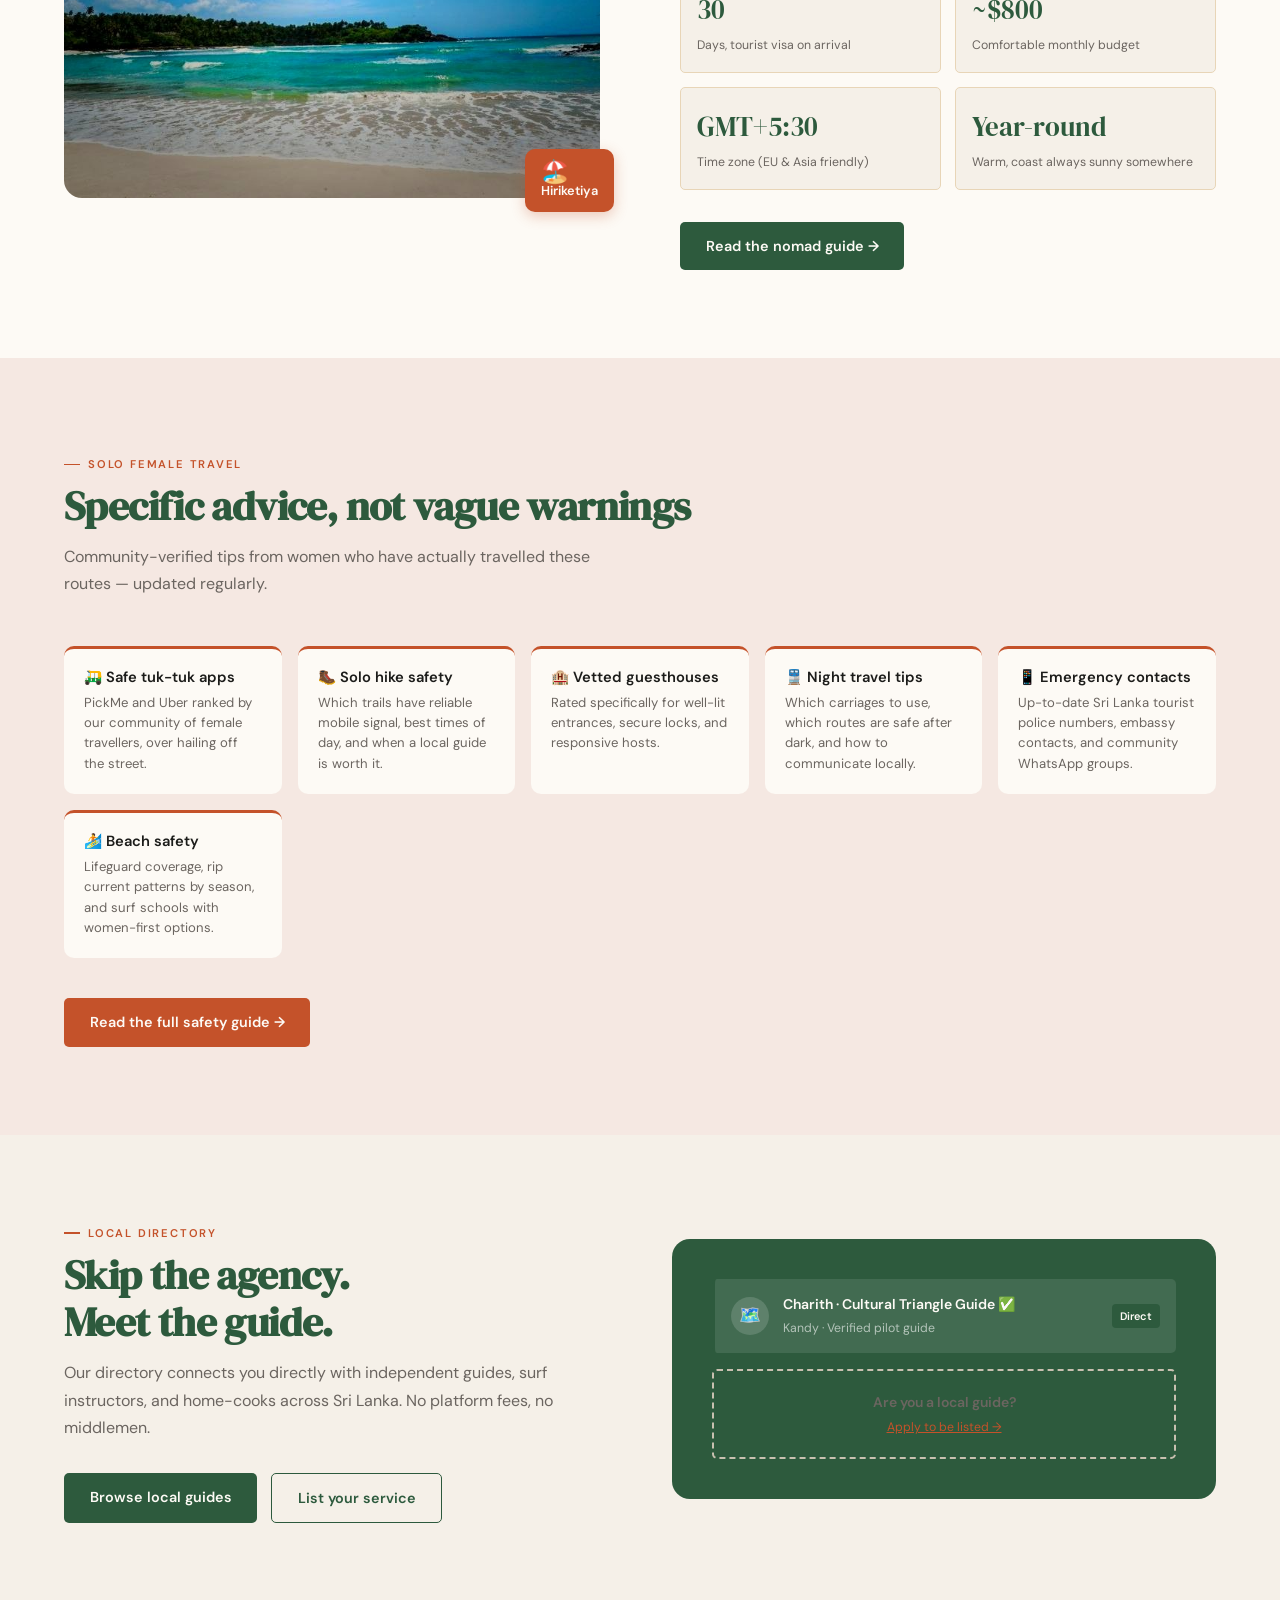
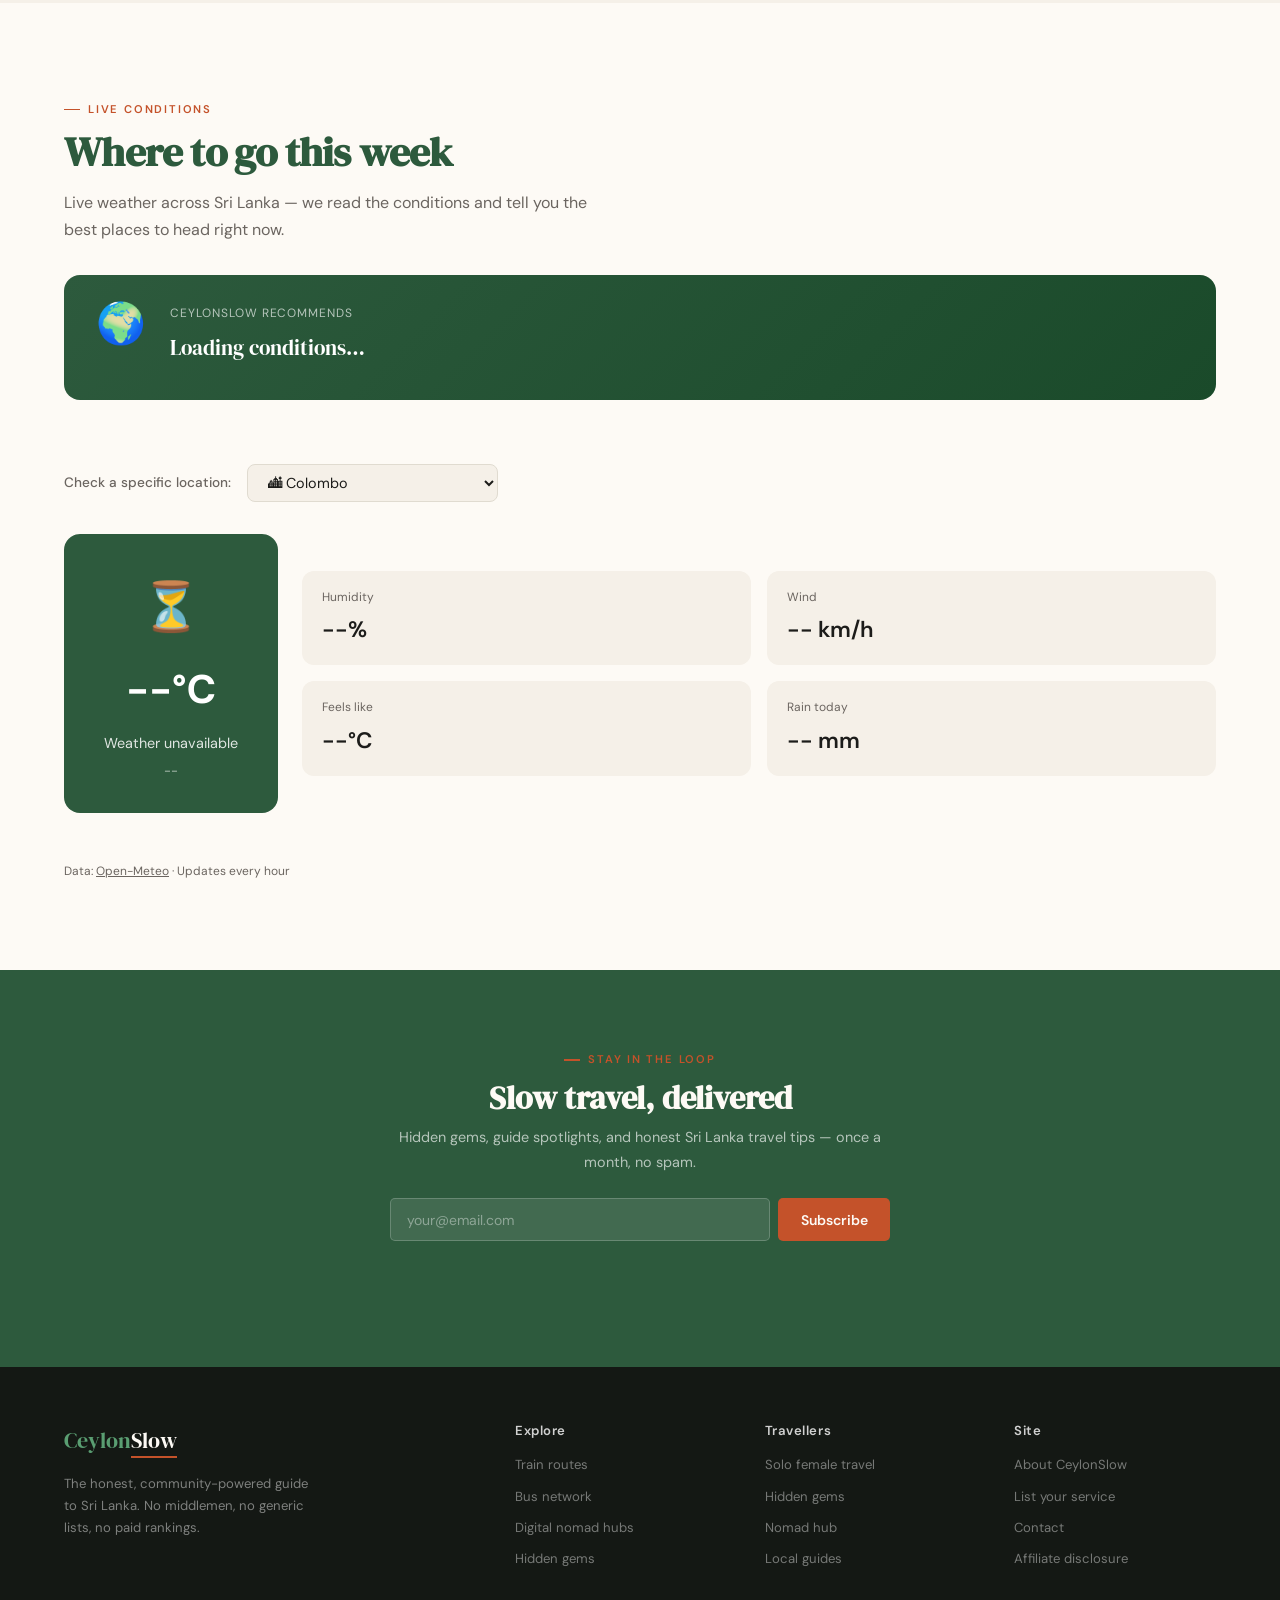
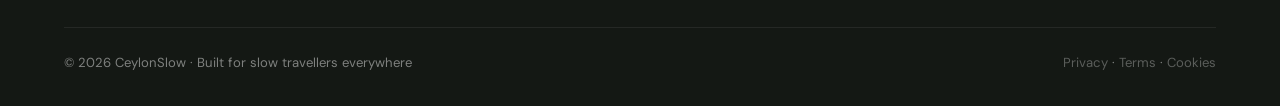
==== commit b1941aab: "Remove fake guide previews, show only Charith + apply CTA" ====
--- a/index.html
+++ b/index.html
@@ -238,30 +238,6 @@
     </div>
   </div>
   <div class="dir-cta-visual">
-    <div class="dir-listing">
-      <div class="dir-listing-icon">🏄</div>
-      <div class="dir-listing-info">
-        <div class="dir-listing-name">Kasun · Surf Instructor</div>
-        <div class="dir-listing-sub">Weligama · 6 yrs experience</div>
-      </div>
-      <div class="dir-listing-tag">Direct</div>
-    </div>
-    <div class="dir-listing">
-      <div class="dir-listing-icon">🍛</div>
-      <div class="dir-listing-info">
-        <div class="dir-listing-name">Amma's Kitchen · Cooking Class</div>
-        <div class="dir-listing-sub">Kandy · Traditional Sri Lankan</div>
-      </div>
-      <div class="dir-listing-tag">Direct</div>
-    </div>
-    <div class="dir-listing">
-      <div class="dir-listing-icon">🐘</div>
-      <div class="dir-listing-info">
-        <div class="dir-listing-name">Pradeep · Wildlife Guide</div>
-        <div class="dir-listing-sub">Udawalawe · Safari specialist</div>
-      </div>
-      <div class="dir-listing-tag">Direct</div>
-    </div>
     <div class="dir-listing" style="border-left:3px solid var(--jungle);">
       <div class="dir-listing-icon">🗺️</div>
       <div class="dir-listing-info">
@@ -269,6 +245,12 @@
         <div class="dir-listing-sub">Kandy · Verified pilot guide</div>
       </div>
       <div class="dir-listing-tag" style="background:var(--jungle);">Direct</div>
+    </div>
+    <div class="dir-listing" style="border:2px dashed #c8c0b0;background:transparent;justify-content:center;text-align:center;padding:1.25rem;">
+      <div class="dir-listing-info">
+        <div class="dir-listing-name" style="color:var(--muted);">Are you a local guide?</div>
+        <div class="dir-listing-sub"><a href="directory.html#list" style="color:var(--terra);">Apply to be listed →</a></div>
+      </div>
     </div>
   </div>
 </section>
